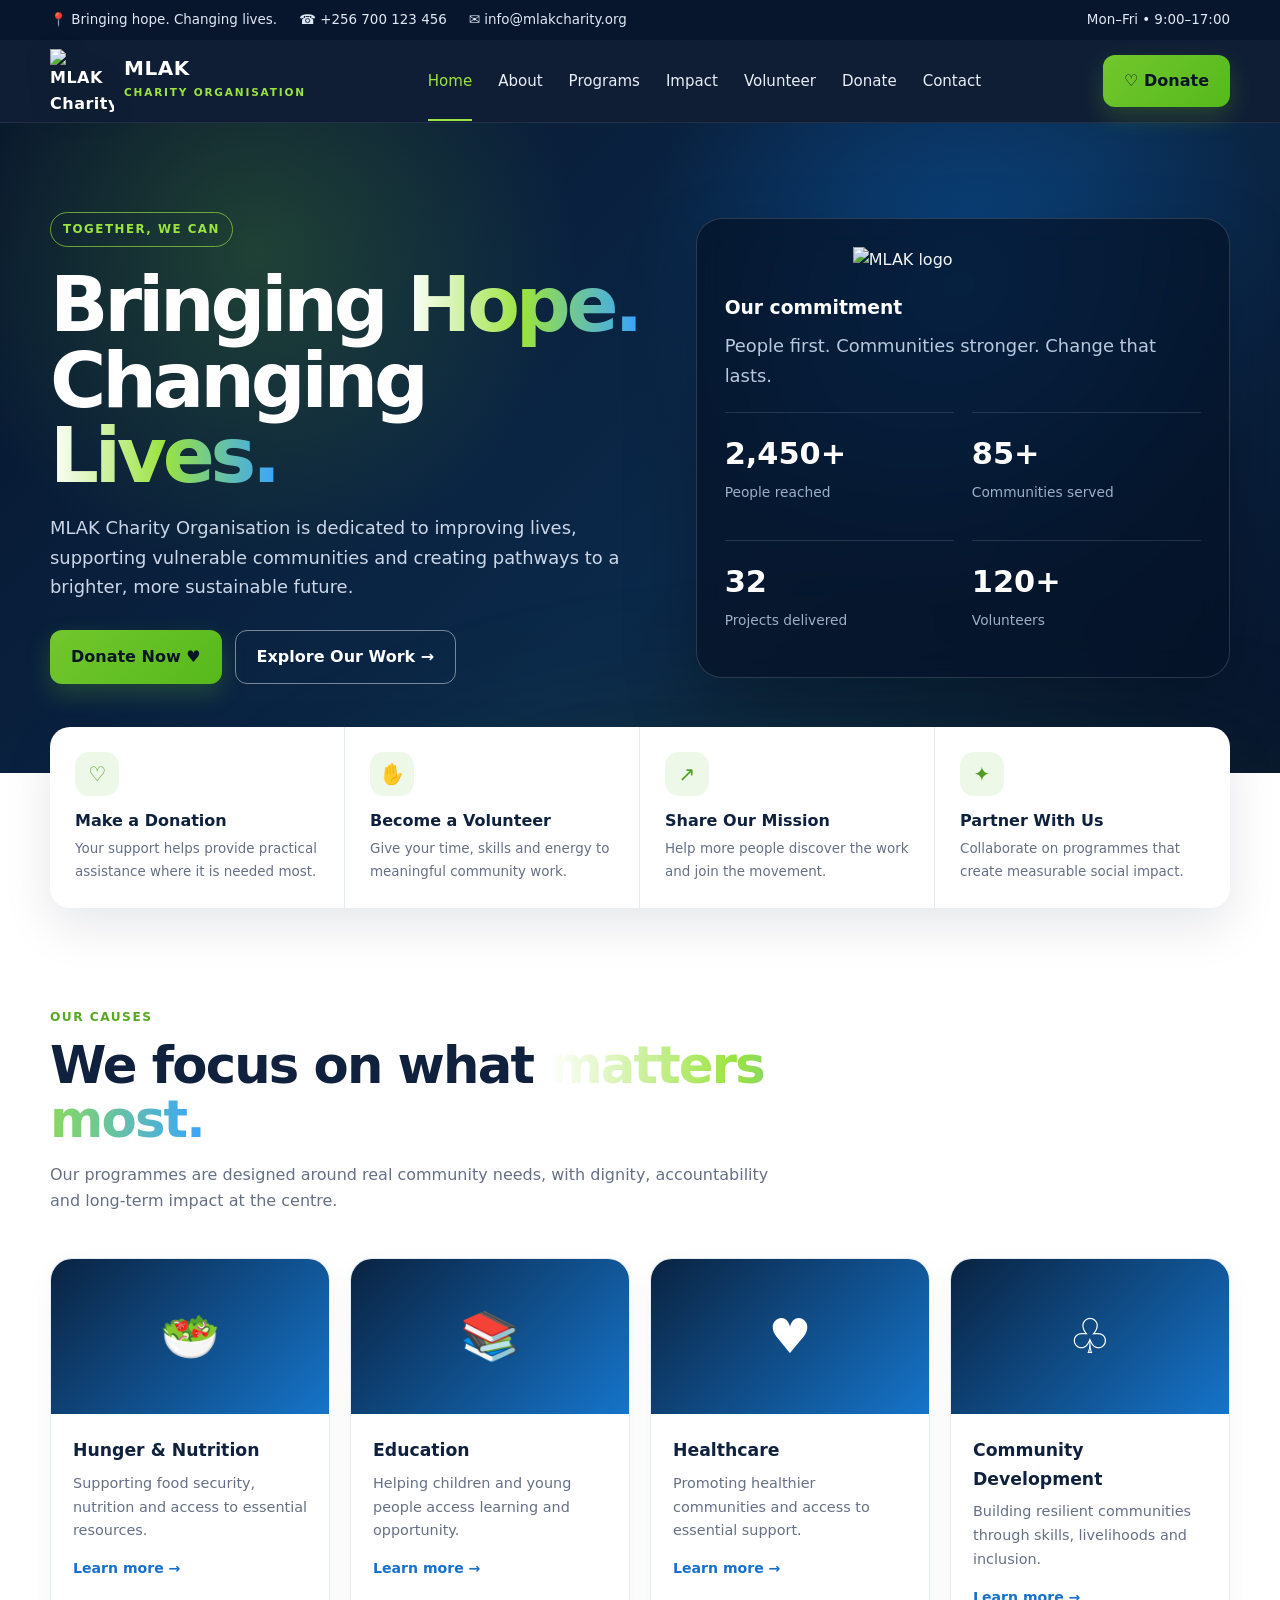
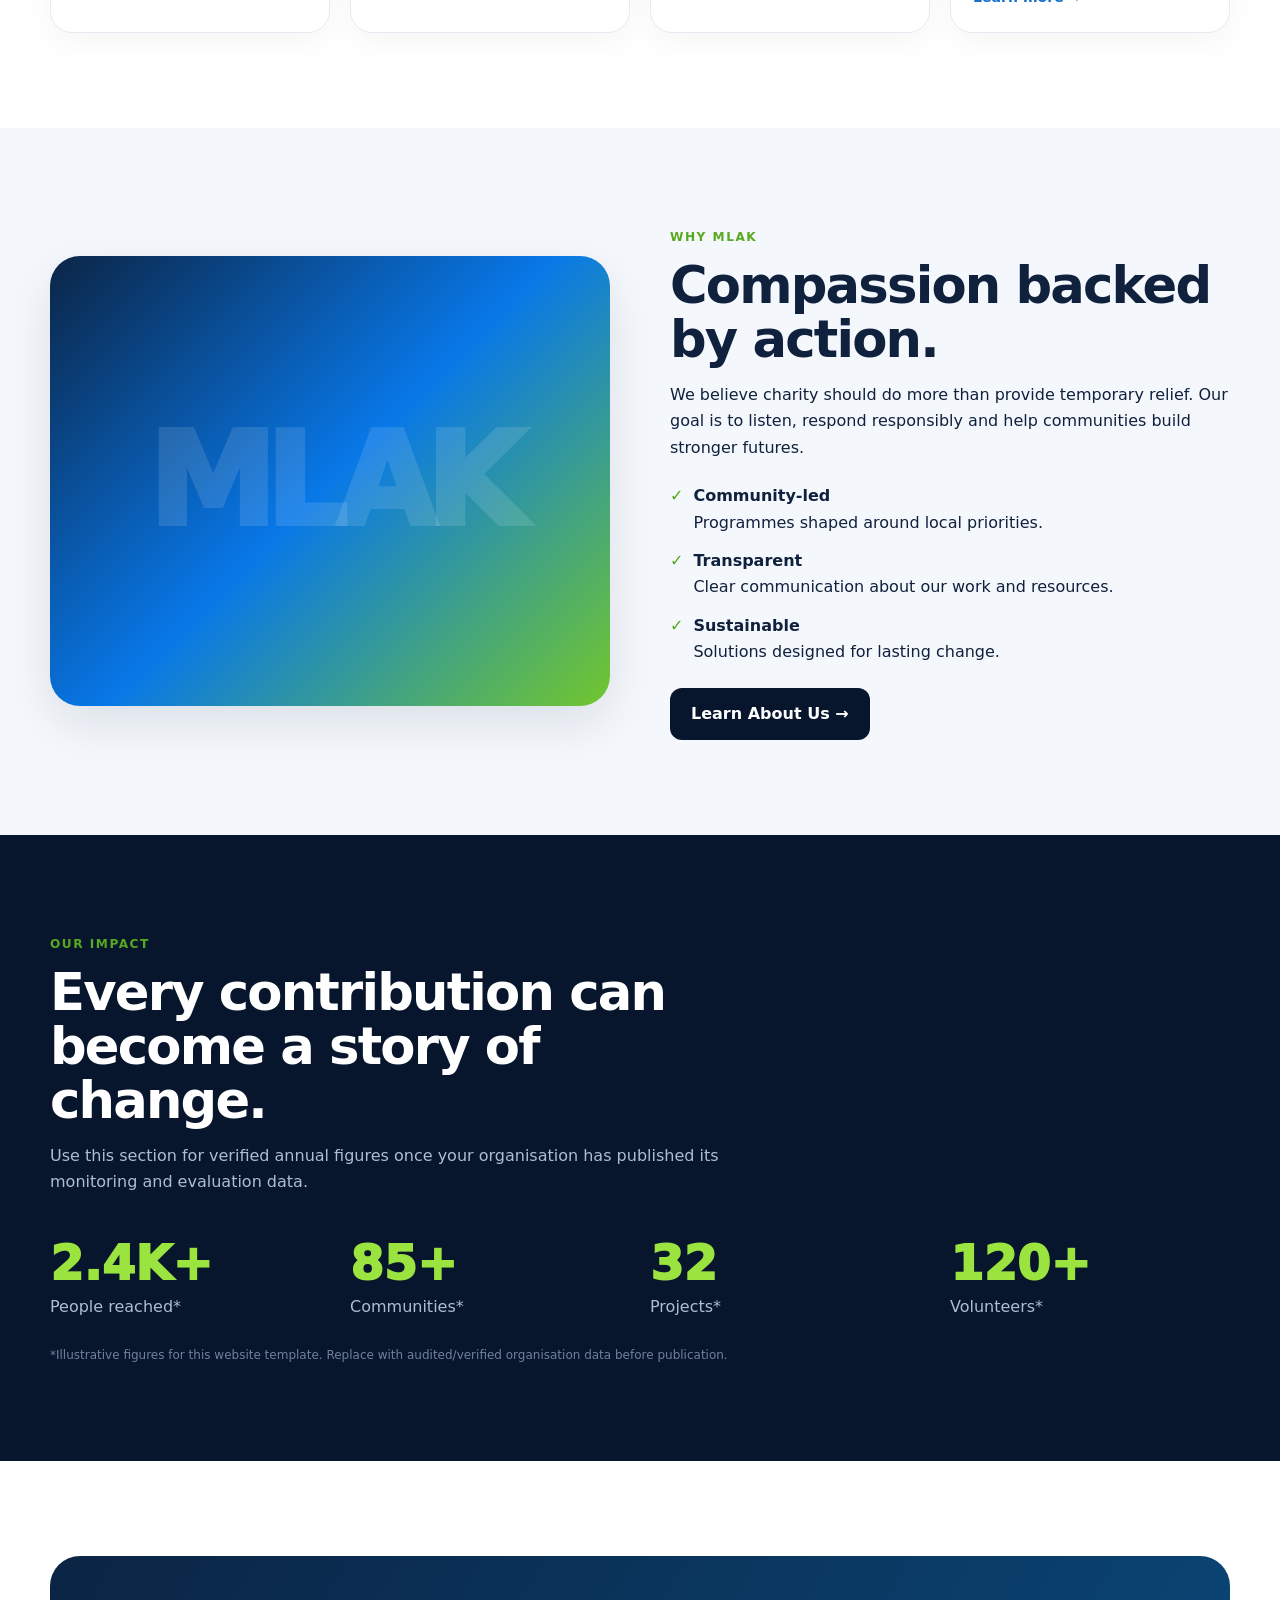
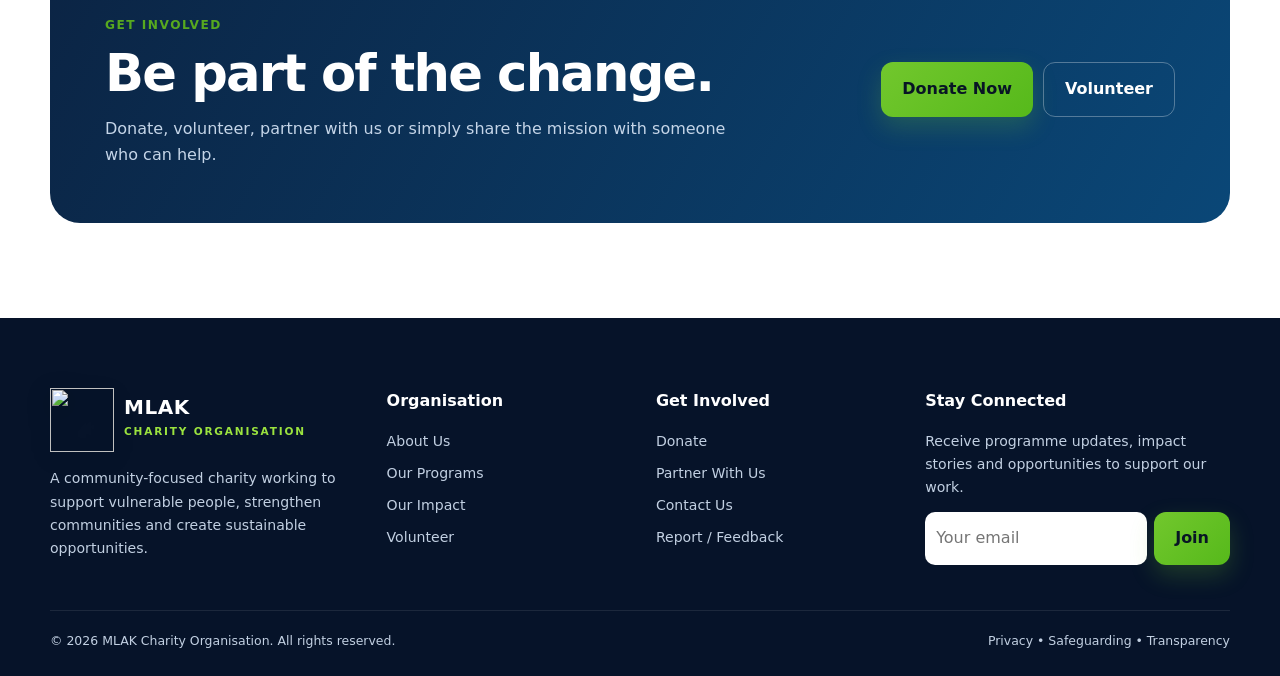
==== index.html @ 1959f434 "Add files via upload" ====
<!doctype html>
<html lang="en">
<head>
<meta charset="utf-8">
<meta name="viewport" content="width=device-width,initial-scale=1">
<meta name="description" content="MLAK Charity Organisation — bringing hope, changing lives and supporting communities.">
<title>Home | MLAK Charity Organisation</title>
<link rel="stylesheet" href="styles.css">
</head>
<body>
<div class="topbar"><div class="container"><div class="toplinks"><span>📍 Bringing hope. Changing lives.</span><span>☎ +256 700 123 456</span><span>✉ info@mlakcharity.org</span></div><span>Mon–Fri • 9:00–17:00</span></div></div>
<header class="navbar"><div class="container">
<a class="brand" href="index.html"><img src="assets/mlak-logo.png" alt="MLAK Charity Organisation logo"><div class="brand-text"><strong>MLAK</strong><span>CHARITY ORGANISATION</span></div></a>
<button class="menu" aria-label="Open navigation">☰</button>
<nav class="nav-links"><a class="active" href="index.html">Home</a><a class="" href="about.html">About</a><a class="" href="programs.html">Programs</a><a class="" href="impact.html">Impact</a><a class="" href="volunteer.html">Volunteer</a><a class="" href="donate.html">Donate</a><a class="" href="contact.html">Contact</a><a class="btn btn-primary mobile-only" href="donate.html">Donate Now</a></nav>
<a class="btn btn-primary" href="donate.html">♡ Donate</a>
</div></header>

<section class="hero"><div class="container hero-grid">
<div><span class="kicker">Together, we can</span><h1>Bringing <span class="gradient-text">Hope.</span><br>Changing <span class="gradient-text">Lives.</span></h1>
<p>MLAK Charity Organisation is dedicated to improving lives, supporting vulnerable communities and creating pathways to a brighter, more sustainable future.</p>
<div class="hero-actions"><a class="btn btn-primary" href="donate.html">Donate Now ♥</a><a class="btn" style="border:1px solid rgba(255,255,255,.45);color:#fff" href="programs.html">Explore Our Work →</a></div></div>
<div class="hero-card"><img class="hero-logo" src="assets/mlak-logo.png" alt="MLAK logo"><h3>Our commitment</h3><p style="color:#b9c9dd;margin-top:7px">People first. Communities stronger. Change that lasts.</p><div class="stats"><div class="stat"><b>2,450+</b><span>People reached</span></div><div class="stat"><b>85+</b><span>Communities served</span></div><div class="stat"><b>32</b><span>Projects delivered</span></div><div class="stat"><b>120+</b><span>Volunteers</span></div></div></div>
</div></section>
<section class="quick"><div class="container quick-grid">
<div class="quick-item"><div class="quick-icon">♡</div><h3>Make a Donation</h3><p>Your support helps provide practical assistance where it is needed most.</p></div>
<div class="quick-item"><div class="quick-icon">✋</div><h3>Become a Volunteer</h3><p>Give your time, skills and energy to meaningful community work.</p></div>
<div class="quick-item"><div class="quick-icon">↗</div><h3>Share Our Mission</h3><p>Help more people discover the work and join the movement.</p></div>
<div class="quick-item"><div class="quick-icon">✦</div><h3>Partner With Us</h3><p>Collaborate on programmes that create measurable social impact.</p></div>
</div></section>
<section class="section"><div class="container"><div class="section-head"><span class="eyebrow">Our causes</span><h2>We focus on what <span class="gradient-text">matters most.</span></h2><p>Our programmes are designed around real community needs, with dignity, accountability and long-term impact at the centre.</p></div>
<div class="cards">
<div class="card cause"><div class="cause-img">🥗</div><div class="body"><h3>Hunger & Nutrition</h3><p>Supporting food security, nutrition and access to essential resources.</p><a href="programs.html">Learn more →</a></div></div>
<div class="card cause"><div class="cause-img">📚</div><div class="body"><h3>Education</h3><p>Helping children and young people access learning and opportunity.</p><a href="programs.html">Learn more →</a></div></div>
<div class="card cause"><div class="cause-img">♥</div><div class="body"><h3>Healthcare</h3><p>Promoting healthier communities and access to essential support.</p><a href="programs.html">Learn more →</a></div></div>
<div class="card cause"><div class="cause-img">♧</div><div class="body"><h3>Community Development</h3><p>Building resilient communities through skills, livelihoods and inclusion.</p><a href="programs.html">Learn more →</a></div></div>
</div></div></section>
<section class="section section-alt"><div class="container split"><div class="image-panel"></div><div><span class="eyebrow">Why MLAK</span><h2>Compassion backed by action.</h2><p>We believe charity should do more than provide temporary relief. Our goal is to listen, respond responsibly and help communities build stronger futures.</p><div class="checks"><div><b>✓</b><span><strong>Community-led</strong><br>Programmes shaped around local priorities.</span></div><div><b>✓</b><span><strong>Transparent</strong><br>Clear communication about our work and resources.</span></div><div><b>✓</b><span><strong>Sustainable</strong><br>Solutions designed for lasting change.</span></div></div><a class="btn btn-dark" href="about.html">Learn About Us →</a></div></div></section>
<section class="section impact"><div class="container"><div class="section-head"><span class="eyebrow">Our impact</span><h2>Every contribution can become a story of change.</h2><p>Use this section for verified annual figures once your organisation has published its monitoring and evaluation data.</p></div><div class="impact-grid"><div><div class="impact-number">2.4K+</div><div class="impact-label">People reached*</div></div><div><div class="impact-number">85+</div><div class="impact-label">Communities*</div></div><div><div class="impact-number">32</div><div class="impact-label">Projects*</div></div><div><div class="impact-number">120+</div><div class="impact-label">Volunteers*</div></div></div><p style="font-size:.75rem;color:#70839b;margin-top:25px">*Illustrative figures for this website template. Replace with audited/verified organisation data before publication.</p></div></section>
<section class="section"><div class="container"><div class="cta"><div><span class="eyebrow">Get involved</span><h2>Be part of the change.</h2><p>Donate, volunteer, partner with us or simply share the mission with someone who can help.</p></div><div style="display:flex;gap:10px;flex-wrap:wrap"><a class="btn btn-primary" href="donate.html">Donate Now</a><a class="btn" style="border:1px solid rgba(255,255,255,.3);color:#fff" href="volunteer.html">Volunteer</a></div></div></div></section>

<footer class="footer"><div class="container">
<div class="footer-grid">
<div><div class="brand"><img src="assets/mlak-logo.png" alt=""><div class="brand-text"><strong>MLAK</strong><span>CHARITY ORGANISATION</span></div></div><p style="margin-top:15px">A community-focused charity working to support vulnerable people, strengthen communities and create sustainable opportunities.</p></div>
<div><h3>Organisation</h3><div class="footer-links"><a href="about.html">About Us</a><a href="programs.html">Our Programs</a><a href="impact.html">Our Impact</a><a href="volunteer.html">Volunteer</a></div></div>
<div><h3>Get Involved</h3><div class="footer-links"><a href="donate.html">Donate</a><a href="contact.html">Partner With Us</a><a href="contact.html">Contact Us</a><a href="contact.html">Report / Feedback</a></div></div>
<div><h3>Stay Connected</h3><p>Receive programme updates, impact stories and opportunities to support our work.</p><form id="newsletter" style="display:flex;gap:7px;margin-top:13px"><input aria-label="Email" type="email" required placeholder="Your email" style="min-width:0;flex:1;border-radius:10px;border:0;padding:11px"><button class="btn btn-primary" type="submit">Join</button></form></div>
</div>
<div class="copyright"><span>© <span data-year></span> MLAK Charity Organisation. All rights reserved.</span><span>Privacy • Safeguarding • Transparency</span></div>
</div></footer>
<script src="script.js"></script>
</body></html>
---- styles.css ----
:root{
  --navy:#07152d; --navy2:#0c2342; --blue:#0878e8; --green:#72c72d;
  --green2:#9be33f; --ink:#10213d; --muted:#667085; --light:#f4f8fc;
  --white:#fff; --line:#e5ebf3; --gold:#ffbf27; --shadow:0 18px 50px rgba(7,21,45,.10);
  --radius:22px; --max:1180px;
}
*{box-sizing:border-box;margin:0;padding:0}
html{scroll-behavior:smooth}
body{font-family:Inter,ui-sans-serif,system-ui,-apple-system,BlinkMacSystemFont,"Segoe UI",sans-serif;color:var(--ink);background:#fff;line-height:1.65}
a{text-decoration:none;color:inherit}
img{max-width:100%;display:block}
button,input,textarea,select{font:inherit}
.container{width:min(var(--max),calc(100% - 40px));margin:auto}
.topbar{background:var(--navy);color:#dfe8f5;font-size:.84rem}
.topbar .container{min-height:40px;display:flex;align-items:center;justify-content:space-between;gap:20px}
.toplinks{display:flex;gap:22px;flex-wrap:wrap}
.navbar{position:sticky;top:0;z-index:50;background:rgba(7,21,45,.96);backdrop-filter:blur(14px);border-bottom:1px solid rgba(255,255,255,.08)}
.navbar .container{height:82px;display:flex;align-items:center;justify-content:space-between;gap:28px}
.brand{display:flex;align-items:center;gap:10px;color:#fff;font-weight:900;letter-spacing:.5px}
.brand img{width:64px;height:64px;object-fit:contain;filter:drop-shadow(0 6px 12px rgba(0,0,0,.2))}
.brand-text strong{display:block;font-size:1.25rem;line-height:1}
.brand-text span{font-size:.66rem;color:var(--green2);letter-spacing:1.8px}
.nav-links{display:flex;align-items:center;gap:26px;color:#e9eef7;font-size:.94rem}
.nav-links a{position:relative}
.nav-links a:hover,.nav-links a.active{color:var(--green2)}
.nav-links a.active:after{content:"";position:absolute;left:0;right:0;bottom:-28px;height:2px;background:var(--green2)}
.menu{display:none;background:none;border:0;color:#fff;font-size:1.6rem}
.btn{display:inline-flex;align-items:center;justify-content:center;gap:9px;border:0;border-radius:12px;padding:13px 21px;font-weight:800;cursor:pointer;transition:.2s}
.btn:hover{transform:translateY(-2px)}
.btn-primary{background:linear-gradient(135deg,var(--green),#56b91b);color:#081525;box-shadow:0 10px 25px rgba(114,199,45,.22)}
.btn-dark{background:var(--navy);color:#fff}
.btn-outline{border:1px solid #b9c8da;color:var(--ink);background:#fff}
.hero{position:relative;overflow:hidden;background:radial-gradient(circle at 75% 25%,rgba(8,120,232,.35),transparent 30%),radial-gradient(circle at 20% 20%,rgba(114,199,45,.22),transparent 28%),linear-gradient(135deg,#07152d,#0b294a 58%,#07152d);color:#fff}
.hero:after{content:"";position:absolute;inset:auto -10% -70% 20%;height:480px;background:rgba(114,199,45,.12);filter:blur(90px);border-radius:50%}
.hero-grid{min-height:650px;display:grid;grid-template-columns:1.05fr .95fr;align-items:center;gap:55px;position:relative;z-index:1}
.kicker{display:inline-flex;border:1px solid rgba(155,227,63,.65);color:var(--green2);padding:7px 12px;border-radius:999px;font-size:.74rem;font-weight:900;letter-spacing:1.5px;text-transform:uppercase}
h1{font-size:clamp(3rem,6vw,5.7rem);line-height:.98;letter-spacing:-.055em;margin:20px 0}
.gradient-text{background:linear-gradient(90deg,#fff,#9be33f,#38a4ff);-webkit-background-clip:text;background-clip:text;color:transparent}
.hero p{font-size:1.12rem;color:#cbd7e8;max-width:650px}
.hero-actions{display:flex;gap:13px;margin-top:28px;flex-wrap:wrap}
.hero-card{background:rgba(5,18,38,.70);border:1px solid rgba(255,255,255,.15);padding:28px;border-radius:26px;box-shadow:0 30px 70px rgba(0,0,0,.25);backdrop-filter:blur(14px)}
.hero-logo{width:220px;margin:0 auto 20px;opacity:.96}
.stats{display:grid;grid-template-columns:repeat(2,1fr);gap:18px;margin-top:22px}
.stat{padding:16px 0;border-top:1px solid rgba(255,255,255,.12)}
.stat b{font-size:1.9rem;color:#fff;display:block}
.stat span{color:#9eb0c8;font-size:.86rem}
.section{padding:95px 0}
.section-alt{background:var(--light)}
.section-head{max-width:720px;margin-bottom:44px}
.eyebrow{font-size:.76rem;font-weight:900;color:#57a91f;text-transform:uppercase;letter-spacing:1.5px}
.section h2{font-size:clamp(2rem,4vw,3.2rem);line-height:1.05;letter-spacing:-.035em;margin:10px 0 15px}
.section-head p{color:var(--muted)}
.quick{margin-top:-46px;position:relative;z-index:3}
.quick-grid{display:grid;grid-template-columns:repeat(4,1fr);background:#fff;border-radius:20px;box-shadow:var(--shadow);overflow:hidden}
.quick-item{padding:25px;border-right:1px solid var(--line)}
.quick-item:last-child{border:0}
.quick-icon{width:44px;height:44px;border-radius:14px;display:grid;place-items:center;background:#eef8e8;color:#4e9d21;font-size:1.25rem;margin-bottom:12px}
.quick-item h3{font-size:1rem}.quick-item p{font-size:.84rem;color:var(--muted);margin-top:4px}
.cards{display:grid;grid-template-columns:repeat(4,1fr);gap:20px}
.card{background:#fff;border:1px solid var(--line);border-radius:var(--radius);padding:25px;box-shadow:0 10px 30px rgba(7,21,45,.04)}
.card:hover{transform:translateY(-4px);box-shadow:var(--shadow);transition:.25s}
.card .icon{font-size:1.7rem;margin-bottom:17px}
.card h3{font-size:1.08rem;margin-bottom:7px}.card p{font-size:.9rem;color:var(--muted)}
.cause{overflow:hidden;padding:0}.cause .cause-img{height:155px;background:linear-gradient(135deg,#0a2341,#1674c9);display:grid;place-items:center;color:#fff;font-size:3rem}
.cause .body{padding:22px}.cause a{display:inline-block;margin-top:14px;color:#1770cc;font-weight:800;font-size:.88rem}
.split{display:grid;grid-template-columns:1fr 1fr;gap:60px;align-items:center}
.image-panel{min-height:450px;border-radius:30px;background:linear-gradient(135deg,#0b2546,#0878e8 50%,#72c72d);position:relative;overflow:hidden;box-shadow:var(--shadow)}
.image-panel:before{content:"MLAK";position:absolute;inset:0;display:grid;place-items:center;font-size:8rem;font-weight:1000;color:rgba(255,255,255,.12);letter-spacing:-.08em}
.quote{padding:25px;border-left:4px solid var(--green);background:#f4faee;margin-top:25px;border-radius:0 16px 16px 0;font-weight:700}
.checks{display:grid;gap:12px;margin:22px 0}.checks div{display:flex;gap:10px;align-items:flex-start}.checks b{color:#55a520}
.impact{background:var(--navy);color:#fff}.impact .section-head p{color:#aebed1}
.impact-grid{display:grid;grid-template-columns:repeat(4,1fr);gap:20px}.impact-number{font-size:3rem;font-weight:950;line-height:1;color:var(--green2)}.impact-label{color:#aebed1;margin-top:7px}
.cta{background:linear-gradient(120deg,#0b2444,#0a4777);color:#fff;border-radius:30px;padding:55px;display:flex;justify-content:space-between;align-items:center;gap:30px}.cta p{color:#c5d5e8;max-width:650px;margin-top:8px}
.page-hero{padding:90px 0;background:linear-gradient(135deg,#07152d,#0d355b);color:#fff}.page-hero h1{font-size:clamp(2.7rem,6vw,4.8rem);margin:0}.page-hero p{color:#c8d5e7;max-width:700px}
.form-wrap{display:grid;grid-template-columns:1.2fr .8fr;gap:25px;align-items:start}
.form-card{background:#fff;border:1px solid var(--line);border-radius:24px;padding:30px;box-shadow:var(--shadow)}
.form-grid{display:grid;grid-template-columns:1fr 1fr;gap:16px}.field{display:grid;gap:7px}.field.full{grid-column:1/-1}.field label{font-size:.85rem;font-weight:800}.field input,.field select,.field textarea{width:100%;border:1px solid #d8e0eb;border-radius:12px;padding:13px 14px;outline:0;background:#fbfdff}.field input:focus,.field select:focus,.field textarea:focus{border-color:#3c91e9;box-shadow:0 0 0 3px rgba(8,120,232,.1)}
.amounts{display:grid;grid-template-columns:repeat(4,1fr);gap:10px;margin:15px 0}.amount{border:1px solid #d8e0eb;border-radius:12px;padding:12px;text-align:center;font-weight:900;cursor:pointer;background:#fff}.amount.selected{border-color:var(--green);background:#f1fae9}
.notice{padding:16px;border-radius:14px;background:#eef6ff;color:#34506e;font-size:.86rem;margin-bottom:20px}
.footer{background:#061329;color:#c2d0e2;padding:70px 0 25px}.footer-grid{display:grid;grid-template-columns:1.3fr 1fr 1fr 1.2fr;gap:45px}.footer h3{color:#fff;font-size:1rem;margin-bottom:15px}.footer p,.footer a{font-size:.88rem}.footer-links{display:grid;gap:9px}.footer a:hover{color:var(--green2)}.copyright{border-top:1px solid rgba(255,255,255,.09);margin-top:45px;padding-top:20px;font-size:.78rem;display:flex;justify-content:space-between;gap:20px}
.mobile-only{display:none}
@media(max-width:980px){
 .nav-links{display:none}.menu{display:block}.mobile-only{display:block}
 .nav-links.open{display:flex;position:absolute;top:82px;left:0;right:0;background:var(--navy);padding:22px;flex-direction:column;align-items:flex-start;border-top:1px solid rgba(255,255,255,.1)}
 .nav-links a.active:after{display:none}
 .hero-grid,.split,.form-wrap{grid-template-columns:1fr}.hero-grid{padding:70px 0}.hero-card{max-width:560px}
 .quick-grid{grid-template-columns:repeat(2,1fr)}.quick-item:nth-child(2){border-right:0}.quick-item:nth-child(-n+2){border-bottom:1px solid var(--line)}
 .cards{grid-template-columns:repeat(2,1fr)}.impact-grid{grid-template-columns:repeat(2,1fr)}
 .footer-grid{grid-template-columns:repeat(2,1fr)}
}
@media(max-width:600px){
 .container{width:min(var(--max),calc(100% - 28px))}
 .topbar .container{padding:8px 0}.toplinks{gap:8px}
 .navbar .container{height:72px}.brand img{width:52px;height:52px}.brand-text strong{font-size:1rem}
 .hero-grid{min-height:auto;padding:70px 0 100px}.hero h1{font-size:3.15rem}.hero p{font-size:1rem}
 .quick-grid,.cards,.impact-grid,.footer-grid,.form-grid{grid-template-columns:1fr}.quick-item{border-right:0;border-bottom:1px solid var(--line)}.quick-item:last-child{border-bottom:0}
 .section{padding:70px 0}.cta{padding:32px;flex-direction:column;align-items:flex-start}
 .form-grid .field.full{grid-column:auto}.amounts{grid-template-columns:repeat(2,1fr)}
 .copyright{flex-direction:column}.image-panel{min-height:300px}
}
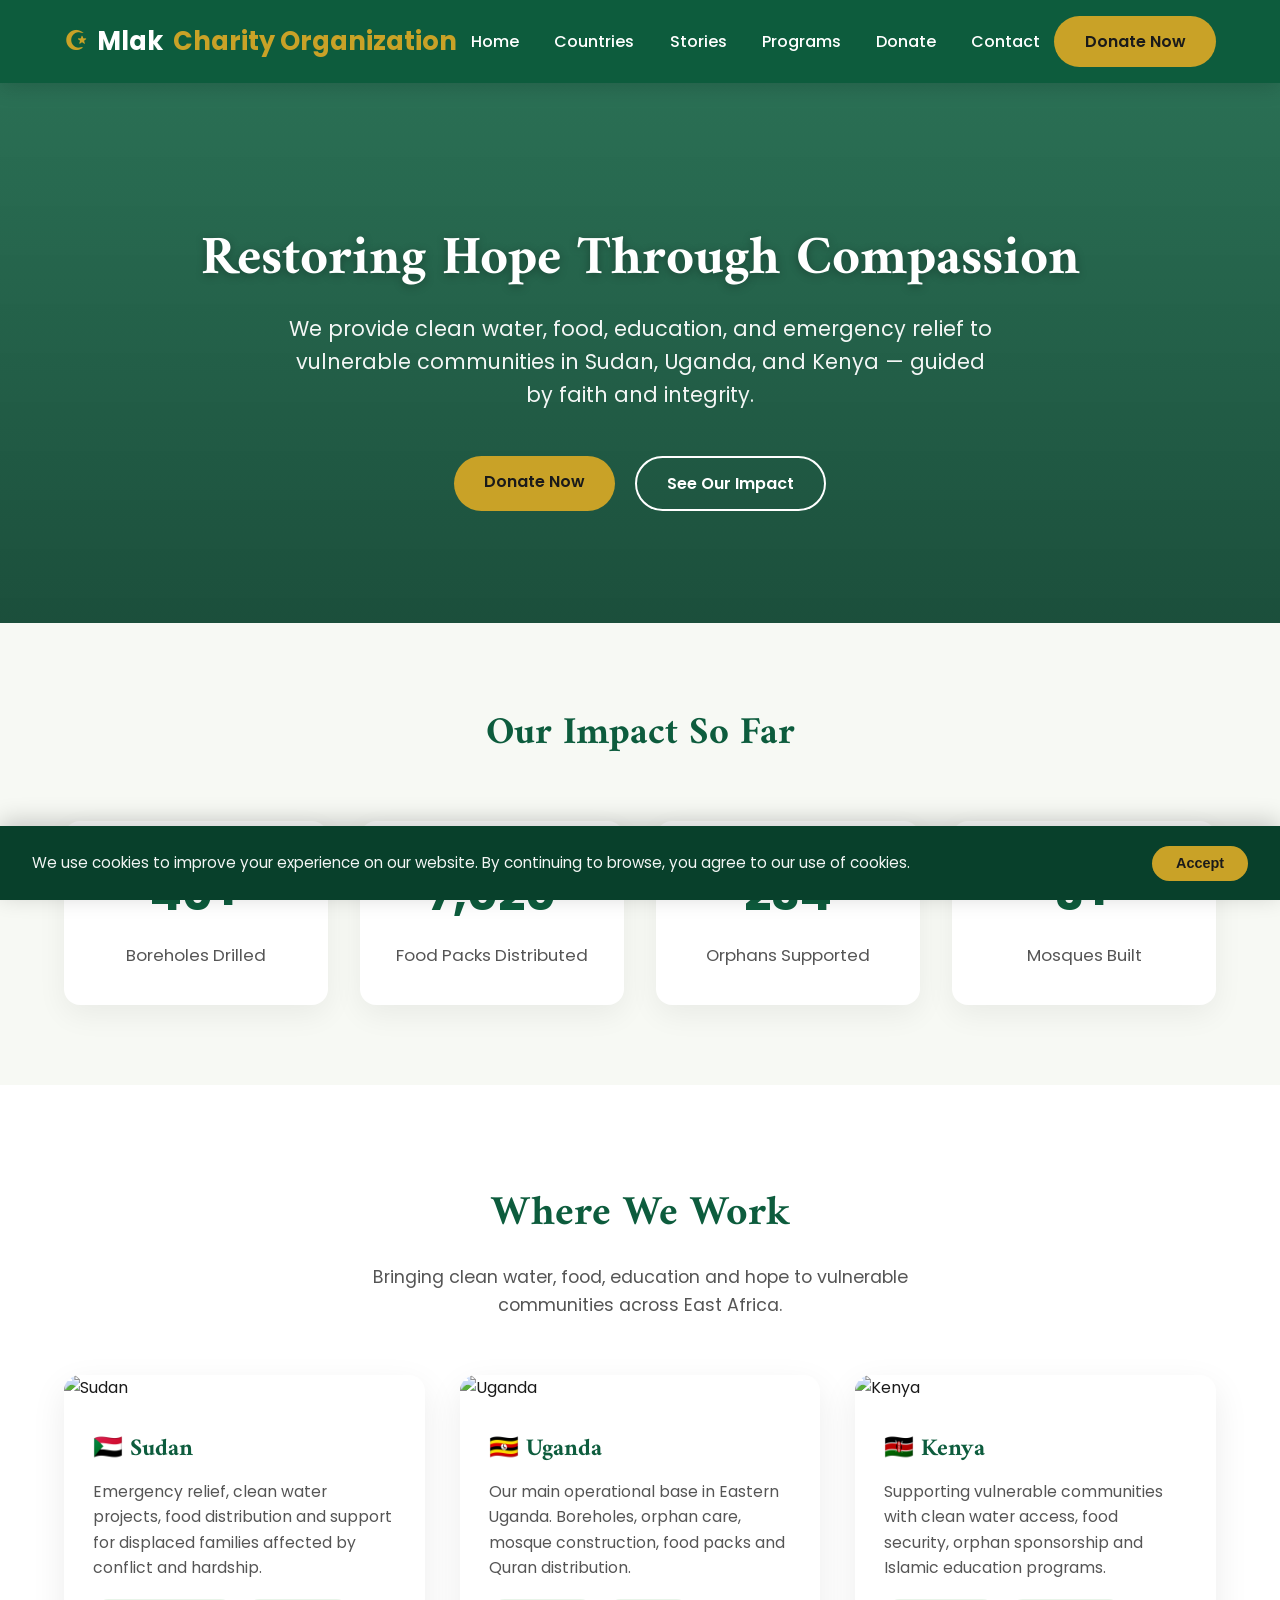
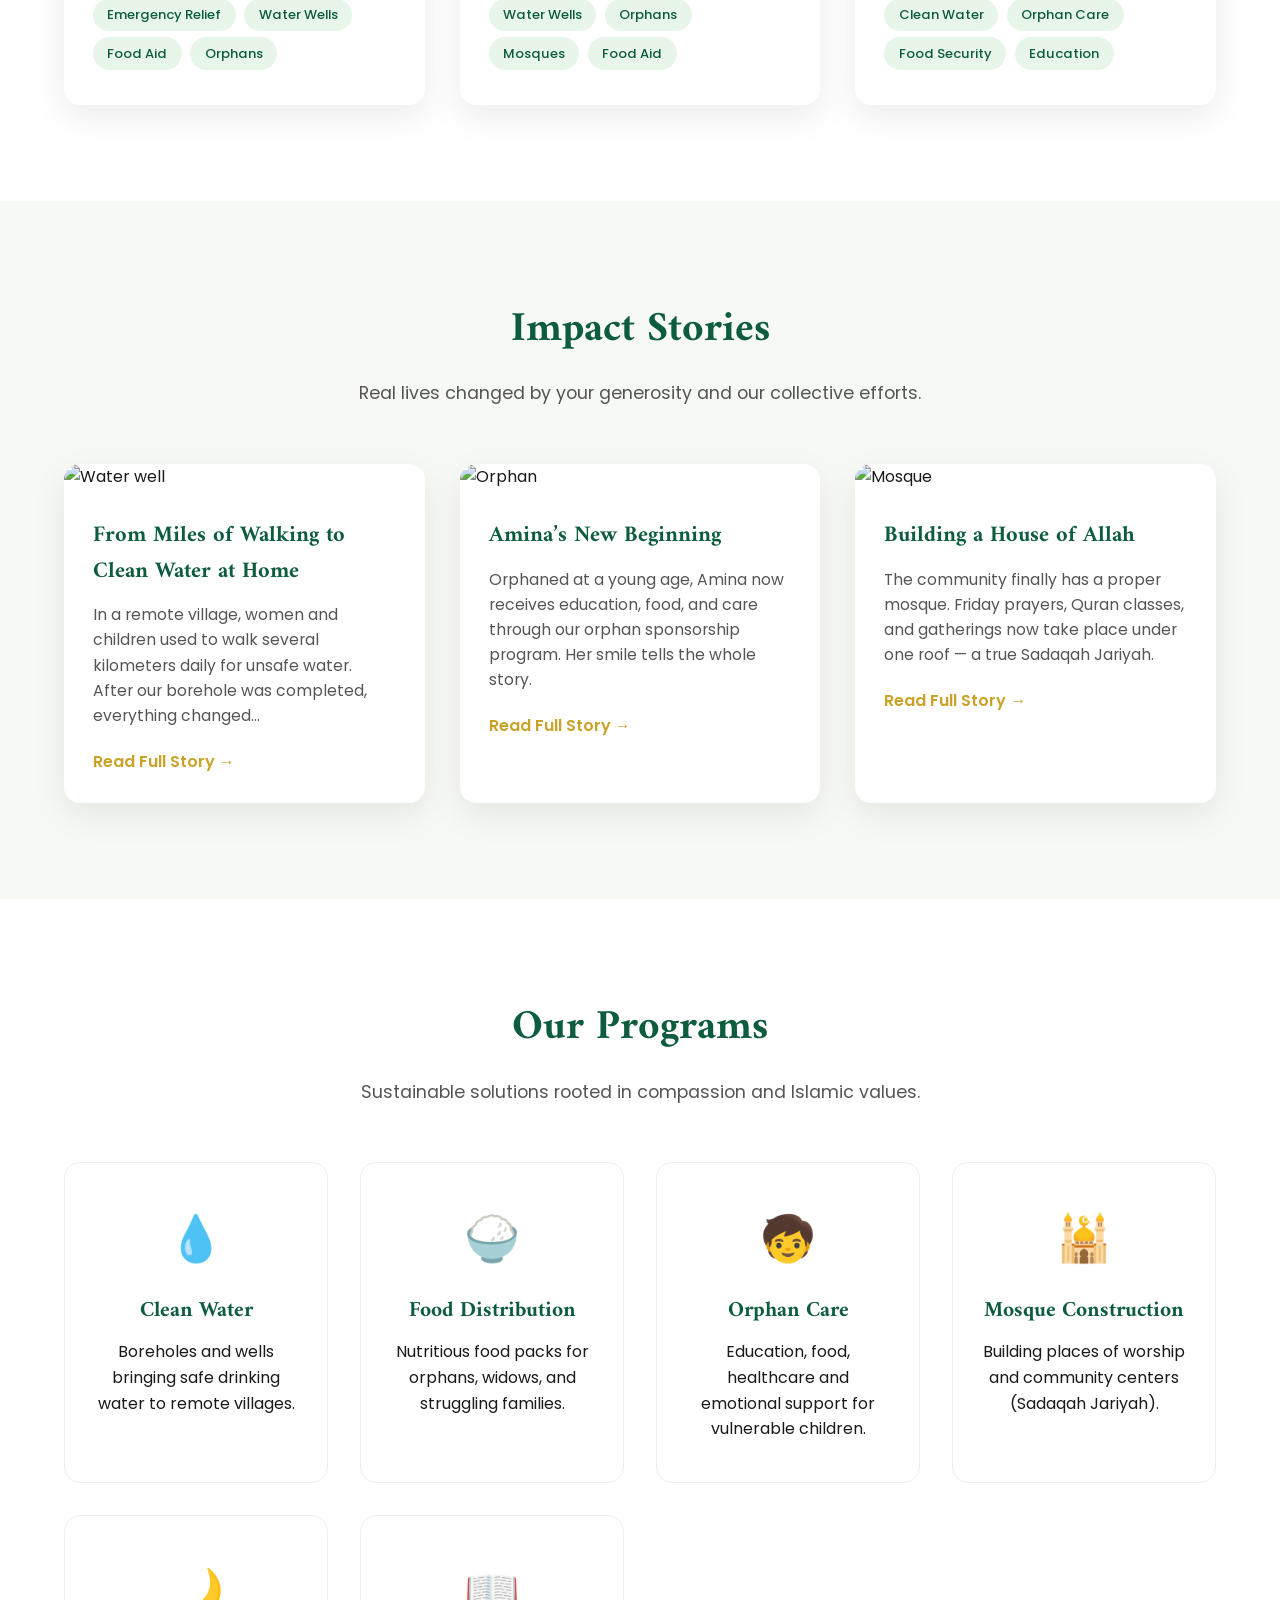
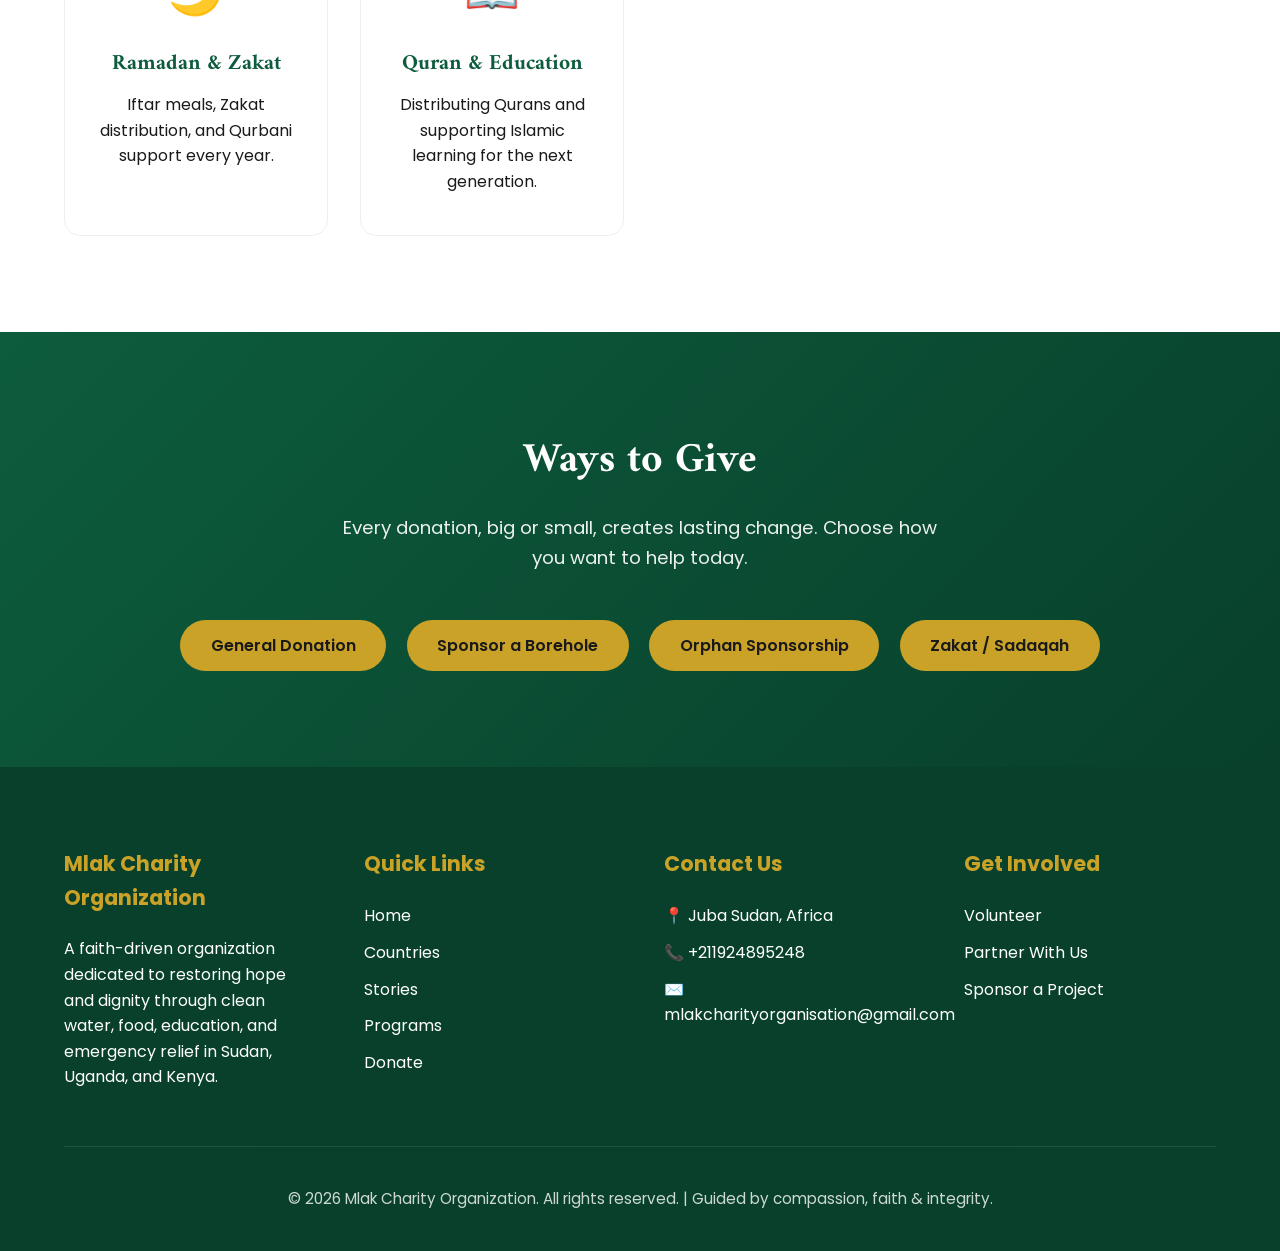
==== commit 62cd59e3: "Add files via upload" ====
--- a/index.html
+++ b/index.html
@@ -1,52 +1,1001 @@
-<!doctype html>
-<html lang="en">
-<head>
-<meta charset="utf-8">
-<meta name="viewport" content="width=device-width,initial-scale=1">
-<meta name="description" content="MLAK Charity Organisation — bringing hope, changing lives and supporting communities.">
-<title>Home | MLAK Charity Organisation</title>
-<link rel="stylesheet" href="styles.css">
-</head>
-<body>
-<div class="topbar"><div class="container"><div class="toplinks"><span>📍 Bringing hope. Changing lives.</span><span>☎ +256 700 123 456</span><span>✉ info@mlakcharity.org</span></div><span>Mon–Fri • 9:00–17:00</span></div></div>
-<header class="navbar"><div class="container">
-<a class="brand" href="index.html"><img src="assets/mlak-logo.png" alt="MLAK Charity Organisation logo"><div class="brand-text"><strong>MLAK</strong><span>CHARITY ORGANISATION</span></div></a>
-<button class="menu" aria-label="Open navigation">☰</button>
-<nav class="nav-links"><a class="active" href="index.html">Home</a><a class="" href="about.html">About</a><a class="" href="programs.html">Programs</a><a class="" href="impact.html">Impact</a><a class="" href="volunteer.html">Volunteer</a><a class="" href="donate.html">Donate</a><a class="" href="contact.html">Contact</a><a class="btn btn-primary mobile-only" href="donate.html">Donate Now</a></nav>
-<a class="btn btn-primary" href="donate.html">♡ Donate</a>
-</div></header>
-
-<section class="hero"><div class="container hero-grid">
-<div><span class="kicker">Together, we can</span><h1>Bringing <span class="gradient-text">Hope.</span><br>Changing <span class="gradient-text">Lives.</span></h1>
-<p>MLAK Charity Organisation is dedicated to improving lives, supporting vulnerable communities and creating pathways to a brighter, more sustainable future.</p>
-<div class="hero-actions"><a class="btn btn-primary" href="donate.html">Donate Now ♥</a><a class="btn" style="border:1px solid rgba(255,255,255,.45);color:#fff" href="programs.html">Explore Our Work →</a></div></div>
-<div class="hero-card"><img class="hero-logo" src="assets/mlak-logo.png" alt="MLAK logo"><h3>Our commitment</h3><p style="color:#b9c9dd;margin-top:7px">People first. Communities stronger. Change that lasts.</p><div class="stats"><div class="stat"><b>2,450+</b><span>People reached</span></div><div class="stat"><b>85+</b><span>Communities served</span></div><div class="stat"><b>32</b><span>Projects delivered</span></div><div class="stat"><b>120+</b><span>Volunteers</span></div></div></div>
-</div></section>
-<section class="quick"><div class="container quick-grid">
-<div class="quick-item"><div class="quick-icon">♡</div><h3>Make a Donation</h3><p>Your support helps provide practical assistance where it is needed most.</p></div>
-<div class="quick-item"><div class="quick-icon">✋</div><h3>Become a Volunteer</h3><p>Give your time, skills and energy to meaningful community work.</p></div>
-<div class="quick-item"><div class="quick-icon">↗</div><h3>Share Our Mission</h3><p>Help more people discover the work and join the movement.</p></div>
-<div class="quick-item"><div class="quick-icon">✦</div><h3>Partner With Us</h3><p>Collaborate on programmes that create measurable social impact.</p></div>
-</div></section>
-<section class="section"><div class="container"><div class="section-head"><span class="eyebrow">Our causes</span><h2>We focus on what <span class="gradient-text">matters most.</span></h2><p>Our programmes are designed around real community needs, with dignity, accountability and long-term impact at the centre.</p></div>
-<div class="cards">
-<div class="card cause"><div class="cause-img">🥗</div><div class="body"><h3>Hunger & Nutrition</h3><p>Supporting food security, nutrition and access to essential resources.</p><a href="programs.html">Learn more →</a></div></div>
-<div class="card cause"><div class="cause-img">📚</div><div class="body"><h3>Education</h3><p>Helping children and young people access learning and opportunity.</p><a href="programs.html">Learn more →</a></div></div>
-<div class="card cause"><div class="cause-img">♥</div><div class="body"><h3>Healthcare</h3><p>Promoting healthier communities and access to essential support.</p><a href="programs.html">Learn more →</a></div></div>
-<div class="card cause"><div class="cause-img">♧</div><div class="body"><h3>Community Development</h3><p>Building resilient communities through skills, livelihoods and inclusion.</p><a href="programs.html">Learn more →</a></div></div>
-</div></div></section>
-<section class="section section-alt"><div class="container split"><div class="image-panel"></div><div><span class="eyebrow">Why MLAK</span><h2>Compassion backed by action.</h2><p>We believe charity should do more than provide temporary relief. Our goal is to listen, respond responsibly and help communities build stronger futures.</p><div class="checks"><div><b>✓</b><span><strong>Community-led</strong><br>Programmes shaped around local priorities.</span></div><div><b>✓</b><span><strong>Transparent</strong><br>Clear communication about our work and resources.</span></div><div><b>✓</b><span><strong>Sustainable</strong><br>Solutions designed for lasting change.</span></div></div><a class="btn btn-dark" href="about.html">Learn About Us →</a></div></div></section>
-<section class="section impact"><div class="container"><div class="section-head"><span class="eyebrow">Our impact</span><h2>Every contribution can become a story of change.</h2><p>Use this section for verified annual figures once your organisation has published its monitoring and evaluation data.</p></div><div class="impact-grid"><div><div class="impact-number">2.4K+</div><div class="impact-label">People reached*</div></div><div><div class="impact-number">85+</div><div class="impact-label">Communities*</div></div><div><div class="impact-number">32</div><div class="impact-label">Projects*</div></div><div><div class="impact-number">120+</div><div class="impact-label">Volunteers*</div></div></div><p style="font-size:.75rem;color:#70839b;margin-top:25px">*Illustrative figures for this website template. Replace with audited/verified organisation data before publication.</p></div></section>
-<section class="section"><div class="container"><div class="cta"><div><span class="eyebrow">Get involved</span><h2>Be part of the change.</h2><p>Donate, volunteer, partner with us or simply share the mission with someone who can help.</p></div><div style="display:flex;gap:10px;flex-wrap:wrap"><a class="btn btn-primary" href="donate.html">Donate Now</a><a class="btn" style="border:1px solid rgba(255,255,255,.3);color:#fff" href="volunteer.html">Volunteer</a></div></div></div></section>
-
-<footer class="footer"><div class="container">
-<div class="footer-grid">
-<div><div class="brand"><img src="assets/mlak-logo.png" alt=""><div class="brand-text"><strong>MLAK</strong><span>CHARITY ORGANISATION</span></div></div><p style="margin-top:15px">A community-focused charity working to support vulnerable people, strengthen communities and create sustainable opportunities.</p></div>
-<div><h3>Organisation</h3><div class="footer-links"><a href="about.html">About Us</a><a href="programs.html">Our Programs</a><a href="impact.html">Our Impact</a><a href="volunteer.html">Volunteer</a></div></div>
-<div><h3>Get Involved</h3><div class="footer-links"><a href="donate.html">Donate</a><a href="contact.html">Partner With Us</a><a href="contact.html">Contact Us</a><a href="contact.html">Report / Feedback</a></div></div>
-<div><h3>Stay Connected</h3><p>Receive programme updates, impact stories and opportunities to support our work.</p><form id="newsletter" style="display:flex;gap:7px;margin-top:13px"><input aria-label="Email" type="email" required placeholder="Your email" style="min-width:0;flex:1;border-radius:10px;border:0;padding:11px"><button class="btn btn-primary" type="submit">Join</button></form></div>
-</div>
-<div class="copyright"><span>© <span data-year></span> MLAK Charity Organisation. All rights reserved.</span><span>Privacy • Safeguarding • Transparency</span></div>
-</div></footer>
-<script src="script.js"></script>
-</body></html>+<!DOCTYPE html>
+<html lang="en">
+<head>
+  <meta charset="UTF-8">
+  <meta name="viewport" content="width=device-width, initial-scale=1.0">
+  <title>Mlak Charity Organization</title>
+  <link href="https://fonts.googleapis.com/css2?family=Poppins:wght@300;400;500;600;700&family=Amiri:wght@400;700&display=swap" rel="stylesheet">
+  <style>
+    :root {
+      --primary: #0d5c3d;
+      --primary-dark: #08402b;
+      --gold: #c9a227;
+      --gold-light: #e8d48b;
+      --light: #f7f9f4;
+      --dark: #1a1a1a;
+      --gray: #555;
+    }
+
+    * {
+      margin: 0;
+      padding: 0;
+      box-sizing: border-box;
+    }
+
+    html {
+      scroll-behavior: smooth;
+    }
+
+    body {
+      font-family: 'Poppins', sans-serif;
+      color: var(--dark);
+      line-height: 1.6;
+      background: #fff;
+      overflow-x: hidden;
+    }
+
+    h1, h2, h3 {
+      font-family: 'Amiri', serif;
+    }
+
+    a {
+      text-decoration: none;
+      color: inherit;
+    }
+
+    .container {
+      width: 90%;
+      max-width: 1200px;
+      margin: 0 auto;
+    }
+
+    /* ========== HEADER ========== */
+    header {
+      background: var(--primary);
+      color: white;
+      padding: 1rem 0;
+      position: sticky;
+      top: 0;
+      z-index: 1000;
+      box-shadow: 0 4px 20px rgba(0,0,0,0.15);
+    }
+
+    .header-content {
+      display: flex;
+      justify-content: space-between;
+      align-items: center;
+    }
+
+    .logo {
+      font-size: 1.6rem;
+      font-weight: 700;
+      display: flex;
+      align-items: center;
+      gap: 10px;
+    }
+
+    .logo span {
+      color: var(--gold);
+    }
+
+    nav ul {
+      display: flex;
+      list-style: none;
+      gap: 2.2rem;
+    }
+
+    nav a {
+      font-weight: 500;
+      transition: color 0.3s;
+      position: relative;
+    }
+
+    nav a:hover {
+      color: var(--gold);
+    }
+
+    nav a::after {
+      content: '';
+      position: absolute;
+      width: 0;
+      height: 2px;
+      bottom: -4px;
+      left: 0;
+      background: var(--gold);
+      transition: width 0.3s;
+    }
+
+    nav a:hover::after {
+      width: 100%;
+    }
+
+    .btn {
+      display: inline-block;
+      background: var(--gold);
+      color: var(--dark);
+      padding: 0.8rem 1.9rem;
+      border-radius: 50px;
+      font-weight: 600;
+      transition: all 0.3s ease;
+      border: none;
+      cursor: pointer;
+    }
+
+    .btn:hover {
+      background: var(--gold-light);
+      transform: translateY(-3px);
+      box-shadow: 0 8px 20px rgba(201, 162, 39, 0.3);
+    }
+
+    .btn-outline {
+      background: transparent;
+      border: 2px solid white;
+      color: white;
+    }
+
+    .btn-outline:hover {
+      background: white;
+      color: var(--primary);
+    }
+
+    /* Mobile Menu */
+    .hamburger {
+      display: none;
+      flex-direction: column;
+      gap: 5px;
+      cursor: pointer;
+    }
+
+    .hamburger span {
+      width: 25px;
+      height: 3px;
+      background: white;
+      border-radius: 3px;
+      transition: 0.3s;
+    }
+
+    /* ========== HERO ========== */
+    .hero {
+      background: linear-gradient(rgba(13, 92, 61, 0.88), rgba(8, 64, 43, 0.92)),
+                  url('https://images.unsplash.com/photo-1488521787991-ed7bbaae773c?w=1600') center/cover no-repeat;
+      color: white;
+      padding: 9rem 0 7rem;
+      text-align: center;
+    }
+
+    .hero h1 {
+      font-size: 3.4rem;
+      margin-bottom: 1.2rem;
+      line-height: 1.2;
+      text-shadow: 0 2px 10px rgba(0,0,0,0.3);
+    }
+
+    .hero p {
+      font-size: 1.3rem;
+      max-width: 720px;
+      margin: 0 auto 2.8rem;
+      opacity: 0.95;
+    }
+
+    .hero-buttons {
+      display: flex;
+      gap: 1.2rem;
+      justify-content: center;
+      flex-wrap: wrap;
+    }
+
+    /* ========== IMPACT ========== */
+    .impact {
+      background: var(--light);
+      padding: 5rem 0;
+      text-align: center;
+    }
+
+    .impact h2 {
+      font-size: 2.4rem;
+      color: var(--primary);
+      margin-bottom: 3.5rem;
+    }
+
+    .counters {
+      display: grid;
+      grid-template-columns: repeat(auto-fit, minmax(200px, 1fr));
+      gap: 2rem;
+    }
+
+    .counter-box {
+      background: white;
+      padding: 2.2rem 1.5rem;
+      border-radius: 16px;
+      box-shadow: 0 10px 30px rgba(0,0,0,0.06);
+      transition: transform 0.3s;
+    }
+
+    .counter-box:hover {
+      transform: translateY(-8px);
+    }
+
+    .counter-box .number {
+      font-size: 3rem;
+      font-weight: 700;
+      color: var(--primary);
+    }
+
+    .counter-box .label {
+      color: var(--gray);
+      margin-top: 0.6rem;
+      font-size: 1.05rem;
+    }
+
+    /* ========== COUNTRIES ========== */
+    .countries {
+      padding: 6rem 0;
+    }
+
+    .section-title {
+      text-align: center;
+      margin-bottom: 3.5rem;
+    }
+
+    .section-title h2 {
+      font-size: 2.6rem;
+      color: var(--primary);
+    }
+
+    .section-title p {
+      color: var(--gray);
+      max-width: 620px;
+      margin: 1rem auto 0;
+      font-size: 1.1rem;
+    }
+
+    .countries-grid {
+      display: grid;
+      grid-template-columns: repeat(auto-fit, minmax(300px, 1fr));
+      gap: 2.2rem;
+    }
+
+    .country-card {
+      background: white;
+      border-radius: 16px;
+      overflow: hidden;
+      box-shadow: 0 12px 35px rgba(0,0,0,0.08);
+      transition: all 0.4s ease;
+    }
+
+    .country-card:hover {
+      transform: translateY(-12px);
+      box-shadow: 0 20px 45px rgba(0,0,0,0.12);
+    }
+
+    .country-card img {
+      width: 100%;
+      height: 220px;
+      object-fit: cover;
+      transition: transform 0.5s;
+    }
+
+    .country-card:hover img {
+      transform: scale(1.05);
+    }
+
+    .country-content {
+      padding: 1.8rem;
+    }
+
+    .country-content h3 {
+      color: var(--primary);
+      margin-bottom: 0.7rem;
+      font-size: 1.5rem;
+    }
+
+    .country-content p {
+      color: var(--gray);
+      font-size: 0.98rem;
+      margin-bottom: 1.2rem;
+    }
+
+    .tag {
+      display: inline-block;
+      background: #e8f5e9;
+      color: var(--primary);
+      padding: 0.35rem 0.9rem;
+      border-radius: 30px;
+      font-size: 0.82rem;
+      margin: 0 0.3rem 0.4rem 0;
+      font-weight: 500;
+    }
+
+    /* ========== STORIES ========== */
+    .stories {
+      background: var(--light);
+      padding: 6rem 0;
+    }
+
+    .stories-grid {
+      display: grid;
+      grid-template-columns: repeat(auto-fit, minmax(340px, 1fr));
+      gap: 2.2rem;
+    }
+
+    .story-card {
+      background: white;
+      border-radius: 16px;
+      overflow: hidden;
+      box-shadow: 0 12px 35px rgba(0,0,0,0.08);
+      transition: all 0.4s ease;
+      cursor: pointer;
+    }
+
+    .story-card:hover {
+      transform: translateY(-10px);
+    }
+
+    .story-card img {
+      width: 100%;
+      height: 240px;
+      object-fit: cover;
+    }
+
+    .story-content {
+      padding: 1.8rem;
+    }
+
+    .story-content h3 {
+      color: var(--primary);
+      margin-bottom: 0.8rem;
+      font-size: 1.4rem;
+    }
+
+    .story-content p {
+      color: var(--gray);
+      font-size: 0.98rem;
+      margin-bottom: 1.3rem;
+    }
+
+    .read-more {
+      color: var(--gold);
+      font-weight: 600;
+      font-size: 1rem;
+      display: inline-flex;
+      align-items: center;
+      gap: 6px;
+      transition: gap 0.3s;
+    }
+
+    .read-more:hover {
+      gap: 10px;
+    }
+
+    /* ========== PROGRAMS ========== */
+    .programs {
+      padding: 6rem 0;
+    }
+
+    .programs-grid {
+      display: grid;
+      grid-template-columns: repeat(auto-fit, minmax(260px, 1fr));
+      gap: 2rem;
+    }
+
+    .program-card {
+      text-align: center;
+      padding: 2.5rem 1.8rem;
+      border-radius: 16px;
+      background: white;
+      border: 1px solid #eee;
+      transition: all 0.3s;
+    }
+
+    .program-card:hover {
+      border-color: var(--primary);
+      box-shadow: 0 15px 40px rgba(13, 92, 61, 0.12);
+      transform: translateY(-8px);
+    }
+
+    .program-icon {
+      font-size: 2.8rem;
+      margin-bottom: 1.2rem;
+    }
+
+    .program-card h3 {
+      color: var(--primary);
+      margin-bottom: 0.7rem;
+      font-size: 1.35rem;
+    }
+
+    /* ========== WAYS TO GIVE ========== */
+    .give {
+      background: linear-gradient(135deg, var(--primary), var(--primary-dark));
+      color: white;
+      padding: 6rem 0;
+      text-align: center;
+    }
+
+    .give h2 {
+      font-size: 2.6rem;
+      margin-bottom: 1.2rem;
+    }
+
+    .give p {
+      max-width: 620px;
+      margin: 0 auto 3rem;
+      opacity: 0.92;
+      font-size: 1.15rem;
+    }
+
+    .give-options {
+      display: flex;
+      gap: 1.3rem;
+      justify-content: center;
+      flex-wrap: wrap;
+    }
+
+    /* ========== FOOTER ========== */
+    footer {
+      background: var(--primary-dark);
+      color: white;
+      padding: 5rem 0 2.5rem;
+    }
+
+    .footer-grid {
+      display: grid;
+      grid-template-columns: repeat(auto-fit, minmax(230px, 1fr));
+      gap: 3rem;
+      margin-bottom: 3.5rem;
+    }
+
+    .footer-col h4 {
+      color: var(--gold);
+      margin-bottom: 1.4rem;
+      font-size: 1.3rem;
+    }
+
+    .footer-col ul {
+      list-style: none;
+    }
+
+    .footer-col li {
+      margin-bottom: 0.7rem;
+    }
+
+    .footer-col a:hover {
+      color: var(--gold);
+    }
+
+    .copyright {
+      text-align: center;
+      padding-top: 2.5rem;
+      border-top: 1px solid rgba(255,255,255,0.12);
+      font-size: 0.95rem;
+      opacity: 0.8;
+    }
+
+    /* ========== MODAL ========== */
+    .modal {
+      display: none;
+      position: fixed;
+      top: 0;
+      left: 0;
+      width: 100%;
+      height: 100%;
+      background: rgba(0,0,0,0.7);
+      z-index: 2000;
+      justify-content: center;
+      align-items: center;
+      padding: 20px;
+    }
+
+    .modal.active {
+      display: flex;
+    }
+
+    .modal-content {
+      background: white;
+      max-width: 700px;
+      width: 100%;
+      border-radius: 18px;
+      overflow: hidden;
+      position: relative;
+      max-height: 90vh;
+      overflow-y: auto;
+      animation: modalIn 0.4s ease;
+    }
+
+    @keyframes modalIn {
+      from { opacity: 0; transform: translateY(30px); }
+      to { opacity: 1; transform: translateY(0); }
+    }
+
+    .modal-content img {
+      width: 100%;
+      height: 280px;
+      object-fit: cover;
+    }
+
+    .modal-body {
+      padding: 2rem;
+    }
+
+    .modal-body h3 {
+      color: var(--primary);
+      font-size: 1.8rem;
+      margin-bottom: 1rem;
+    }
+
+    .modal-body p {
+      color: var(--gray);
+      margin-bottom: 1rem;
+      line-height: 1.7;
+    }
+
+    .close-modal {
+      position: absolute;
+      top: 15px;
+      right: 20px;
+      background: white;
+      border: none;
+      width: 40px;
+      height: 40px;
+      border-radius: 50%;
+      font-size: 1.4rem;
+      cursor: pointer;
+      box-shadow: 0 4px 15px rgba(0,0,0,0.15);
+      z-index: 10;
+    }
+
+    /* ========== COOKIE BANNER ========== */
+    .cookie-banner {
+      position: fixed;
+      bottom: 0;
+      left: 0;
+      right: 0;
+      background: var(--primary-dark);
+      color: white;
+      padding: 1.2rem 2rem;
+      display: flex;
+      justify-content: space-between;
+      align-items: center;
+      gap: 1.5rem;
+      z-index: 3000;
+      box-shadow: 0 -5px 25px rgba(0,0,0,0.2);
+      transform: translateY(100%);
+      transition: transform 0.4s ease;
+    }
+
+    .cookie-banner.show {
+      transform: translateY(0);
+    }
+
+    .cookie-banner p {
+      font-size: 0.95rem;
+      opacity: 0.95;
+    }
+
+    .cookie-banner .btn {
+      padding: 0.6rem 1.5rem;
+      font-size: 0.9rem;
+      white-space: nowrap;
+    }
+
+    /* ========== RESPONSIVE ========== */
+    @media (max-width: 900px) {
+      nav ul {
+        display: none;
+        position: absolute;
+        top: 70px;
+        left: 0;
+        right: 0;
+        background: var(--primary);
+        flex-direction: column;
+        padding: 1.5rem;
+        gap: 1.2rem;
+        text-align: center;
+      }
+
+      nav ul.active {
+        display: flex;
+      }
+
+      .hamburger {
+        display: flex;
+      }
+
+      .hero h1 {
+        font-size: 2.4rem;
+      }
+
+      .cookie-banner {
+        flex-direction: column;
+        text-align: center;
+        padding: 1.5rem;
+      }
+    }
+  </style>
+</head>
+<body>
+
+  <!-- HEADER -->
+  <header>
+    <div class="container header-content">
+      <div class="logo">
+        <span>☪</span> Mlak <span> Charity Organization</span>
+      </div>
+      <nav>
+        <ul id="nav-menu">
+          <li><a href="#home">Home</a></li>
+          <li><a href="#countries">Countries</a></li>
+          <li><a href="#stories">Stories</a></li>
+          <li><a href="#programs">Programs</a></li>
+          <li><a href="#give">Donate</a></li>
+          <li><a href="#contact">Contact</a></li>
+        </ul>
+      </nav>
+      <div class="hamburger" id="hamburger">
+        <span></span>
+        <span></span>
+        <span></span>
+      </div>
+      <a href="donate.html" class="btn">Donate Now</a>
+    </div>
+  </header>
+
+  <!-- HERO -->
+  <section class="hero" id="home">
+    <div class="container">
+      <h1>Restoring Hope Through Compassion</h1>
+      <p>We provide clean water, food, education, and emergency relief to vulnerable communities in Sudan, Uganda, and Kenya — guided by faith and integrity.</p>
+      <div class="hero-buttons">
+        <a href="donate.html" class="btn">Donate Now</a>
+        <a href="#stories" class="btn btn-outline">See Our Impact</a>
+      </div>
+    </div>
+  </section>
+
+  <!-- IMPACT COUNTERS -->
+  <section class="impact">
+    <div class="container">
+      <h2>Our Impact So Far</h2>
+      <div class="counters">
+        <div class="counter-box">
+          <div class="number" data-target="40">0</div>
+          <div class="label">Boreholes Drilled</div>
+        </div>
+        <div class="counter-box">
+          <div class="number" data-target="12000">0</div>
+          <div class="label">Food Packs Distributed</div>
+        </div>
+        <div class="counter-box">
+          <div class="number" data-target="250">0</div>
+          <div class="label">Orphans Supported</div>
+        </div>
+        <div class="counter-box">
+          <div class="number" data-target="3">0</div>
+          <div class="label">Mosques Built</div>
+        </div>
+      </div>
+    </div>
+  </section>
+
+  <!-- COUNTRIES -->
+  <section class="countries" id="countries">
+    <div class="container">
+      <div class="section-title">
+        <h2>Where We Work</h2>
+        <p>Bringing clean water, food, education and hope to vulnerable communities across East Africa.</p>
+      </div>
+
+      <div class="countries-grid">
+        <!-- Sudan -->
+        <div class="country-card">
+          <img src="https://images.unsplash.com/photo-1593113598332-cd288d649433?w=600" alt="Sudan">
+          <div class="country-content">
+            <h3>🇸🇩 Sudan</h3>
+            <p>Emergency relief, clean water projects, food distribution and support for displaced families affected by conflict and hardship.</p>
+            <span class="tag">Emergency Relief</span>
+            <span class="tag">Water Wells</span>
+            <span class="tag">Food Aid</span>
+            <span class="tag">Orphans</span>
+          </div>
+        </div>
+
+        <!-- Uganda -->
+        <div class="country-card">
+          <img src="https://images.unsplash.com/photo-1523805003905-77838bb2e0f8?w=600" alt="Uganda">
+          <div class="country-content">
+            <h3>🇺🇬 Uganda</h3>
+            <p>Our main operational base in Eastern Uganda. Boreholes, orphan care, mosque construction, food packs and Quran distribution.</p>
+            <span class="tag">Water Wells</span>
+            <span class="tag">Orphans</span>
+            <span class="tag">Mosques</span>
+            <span class="tag">Food Aid</span>
+          </div>
+        </div>
+
+        <!-- Kenya -->
+        <div class="country-card">
+          <img src="https://images.unsplash.com/photo-1489392191049-fc10c97e64b6?w=600" alt="Kenya">
+          <div class="country-content">
+            <h3>🇰🇪 Kenya</h3>
+            <p>Supporting vulnerable communities with clean water access, food security, orphan sponsorship and Islamic education programs.</p>
+            <span class="tag">Clean Water</span>
+            <span class="tag">Orphan Care</span>
+            <span class="tag">Food Security</span>
+            <span class="tag">Education</span>
+          </div>
+        </div>
+      </div>
+    </div>
+  </section>
+
+  <!-- STORIES -->
+  <section class="stories" id="stories">
+    <div class="container">
+      <div class="section-title">
+        <h2>Impact Stories</h2>
+        <p>Real lives changed by your generosity and our collective efforts.</p>
+      </div>
+      <div class="stories-grid">
+
+        <div class="story-card" onclick="openModal('story1')">
+          <img src="https://images.unsplash.com/photo-1509099836639-18ba1795216d?w=600" alt="Water well">
+          <div class="story-content">
+            <h3>From Miles of Walking to Clean Water at Home</h3>
+            <p>In a remote village, women and children used to walk several kilometers daily for unsafe water. After our borehole was completed, everything changed...</p>
+            <span class="read-more">Read Full Story →</span>
+          </div>
+        </div>
+
+        <div class="story-card" onclick="openModal('story2')">
+          <img src="https://images.unsplash.com/photo-1488521787991-ed7bbaae773c?w=600" alt="Orphan">
+          <div class="story-content">
+            <h3>Amina’s New Beginning</h3>
+            <p>Orphaned at a young age, Amina now receives education, food, and care through our orphan sponsorship program. Her smile tells the whole story.</p>
+            <span class="read-more">Read Full Story →</span>
+          </div>
+        </div>
+
+        <div class="story-card" onclick="openModal('story3')">
+          <img src="https://images.unsplash.com/photo-1600880292203-757bb62b4baf?w=600" alt="Mosque">
+          <div class="story-content">
+            <h3>Building a House of Allah</h3>
+            <p>The community finally has a proper mosque. Friday prayers, Quran classes, and gatherings now take place under one roof — a true Sadaqah Jariyah.</p>
+            <span class="read-more">Read Full Story →</span>
+          </div>
+        </div>
+
+      </div>
+    </div>
+  </section>
+
+  <!-- PROGRAMS -->
+  <section class="programs" id="programs">
+    <div class="container">
+      <div class="section-title">
+        <h2>Our Programs</h2>
+        <p>Sustainable solutions rooted in compassion and Islamic values.</p>
+      </div>
+      <div class="programs-grid">
+        <div class="program-card">
+          <div class="program-icon">💧</div>
+          <h3>Clean Water</h3>
+          <p>Boreholes and wells bringing safe drinking water to remote villages.</p>
+        </div>
+        <div class="program-card">
+          <div class="program-icon">🍚</div>
+          <h3>Food Distribution</h3>
+          <p>Nutritious food packs for orphans, widows, and struggling families.</p>
+        </div>
+        <div class="program-card">
+          <div class="program-icon">🧒</div>
+          <h3>Orphan Care</h3>
+          <p>Education, food, healthcare and emotional support for vulnerable children.</p>
+        </div>
+        <div class="program-card">
+          <div class="program-icon">🕌</div>
+          <h3>Mosque Construction</h3>
+          <p>Building places of worship and community centers (Sadaqah Jariyah).</p>
+        </div>
+        <div class="program-card">
+          <div class="program-icon">🌙</div>
+          <h3>Ramadan & Zakat</h3>
+          <p>Iftar meals, Zakat distribution, and Qurbani support every year.</p>
+        </div>
+        <div class="program-card">
+          <div class="program-icon">📖</div>
+          <h3>Quran & Education</h3>
+          <p>Distributing Qurans and supporting Islamic learning for the next generation.</p>
+        </div>
+      </div>
+    </div>
+  </section>
+
+  <!-- WAYS TO GIVE -->
+  <section class="give" id="give">
+    <div class="container">
+      <h2>Ways to Give</h2>
+      <p>Every donation, big or small, creates lasting change. Choose how you want to help today.</p>
+      <div class="give-options">
+        <a href="#" class="btn">General Donation</a>
+        <a href="#" class="btn">Sponsor a Borehole</a>
+        <a href="#" class="btn">Orphan Sponsorship</a>
+        <a href="#" class="btn">Zakat / Sadaqah</a>
+      </div>
+    </div>
+  </section>
+
+  <!-- FOOTER -->
+  <footer id="contact">
+    <div class="container">
+      <div class="footer-grid">
+        <div class="footer-col">
+          <h4>Mlak Charity Organization</h4>
+          <p>A faith-driven organization dedicated to restoring hope and dignity through clean water, food, education, and emergency relief in Sudan, Uganda, and Kenya.</p>
+        </div>
+        <div class="footer-col">
+          <h4>Quick Links</h4>
+          <ul>
+            <li><a href="#home">Home</a></li>
+            <li><a href="#countries">Countries</a></li>
+            <li><a href="#stories">Stories</a></li>
+            <li><a href="#programs">Programs</a></li>
+            <li><a href="#give">Donate</a></li>
+          </ul>
+        </div>
+        <div class="footer-col">
+          <h4>Contact Us</h4>
+          <ul>
+            <li>📍 Juba Sudan, Africa</li>
+            <li>📞 +211924895248</li>
+            <li>✉️ mlakcharityorganisation@gmail.com</li>
+          </ul>
+        </div>
+        <div class="footer-col">
+          <h4>Get Involved</h4>
+          <ul>
+            <li><a href="#">Volunteer</a></li>
+            <li><a href="#">Partner With Us</a></li>
+            <li><a href="#">Sponsor a Project</a></li>
+          </ul>
+        </div>
+      </div>
+      <div class="copyright">
+        © 2026 Mlak Charity Organization. All rights reserved. | Guided by compassion, faith & integrity.
+      </div>
+    </div>
+  </footer>
+
+  <!-- STORY MODALS -->
+  <div class="modal" id="story1">
+    <div class="modal-content">
+      <button class="close-modal" onclick="closeModal('story1')">×</button>
+      <img src="https://images.unsplash.com/photo-1509099836639-18ba1795216d?w=800" alt="Clean water">
+      <div class="modal-body">
+        <h3>From Miles of Walking to Clean Water at Home</h3>
+        <p>In a remote village in Eastern Uganda, women and young girls spent many hours every day walking long distances under the hot sun just to collect water that was often contaminated.</p>
+        <p>Children frequently fell sick with waterborne diseases. Mothers had less time for farming or caring for their families.</p>
+        <p>Thanks to generous donors, Mlak Charity Organization drilled a deep borehole right in the heart of the community. Today, clean and safe water flows freely. The women now have more time for their families, children are healthier, and the entire village has new hope.</p>
+        <p><strong>This is the power of Sadaqah Jariyah.</strong></p>
+      </div>
+    </div>
+  </div>
+
+  <div class="modal" id="story2">
+    <div class="modal-content">
+      <button class="close-modal" onclick="closeModal('story2')">×</button>
+      <img src="https://images.unsplash.com/photo-1488521787991-ed7bbaae773c?w=800" alt="Amina">
+      <div class="modal-body">
+        <h3>Amina’s New Beginning</h3>
+        <p>Amina lost both her parents at a very young age. She was living with relatives who could barely afford food, let alone school fees.</p>
+        <p>Through our Orphan Sponsorship program, Amina now receives monthly support that covers her education, school uniform, books, nutritious meals, and basic healthcare.</p>
+        <p>Today she is one of the top students in her class and dreams of becoming a teacher so she can help other children like herself.</p>
+        <p>Your sponsorship doesn’t just change one life — it changes an entire future.</p>
+      </div>
+    </div>
+  </div>
+
+  <div class="modal" id="story3">
+    <div class="modal-content">
+      <button class="close-modal" onclick="closeModal('story3')">×</button>
+      <img src="https://images.unsplash.com/photo-1600880292203-757bb62b4baf?w=800" alt="Mosque">
+      <div class="modal-body">
+        <h3>Building a House of Allah</h3>
+        <p>For many years, the community prayed under a temporary shelter made of iron sheets. During the rainy season, prayers were often interrupted by leaking roofs.</p>
+        <p>With the support of donors, Mlak Charity Organization constructed a beautiful and solid mosque complete with a prayer hall, ablution area, and a small space for Quran classes.</p>
+        <p>Now the community gathers in dignity. Children learn the Quran, Friday prayers are full, and the mosque has become the heart of the village.</p>
+        <p>This is a continuous charity (Sadaqah Jariyah) that will benefit the donors long after they have left this world.</p>
+      </div>
+    </div>
+  </div>
+
+  <!-- COOKIE BANNER -->
+  <div class="cookie-banner" id="cookieBanner">
+    <p>We use cookies to improve your experience on our website. By continuing to browse, you agree to our use of cookies.</p>
+    <button class="btn" onclick="acceptCookies()">Accept</button>
+  </div>
+
+  <script>
+    // Mobile Menu
+    const hamburger = document.getElementById('hamburger');
+    const navMenu = document.getElementById('nav-menu');
+
+    hamburger.addEventListener('click', () => {
+      navMenu.classList.toggle('active');
+    });
+
+    // Close menu when clicking a link
+    document.querySelectorAll('#nav-menu a').forEach(link => {
+      link.addEventListener('click', () => {
+        navMenu.classList.remove('active');
+      });
+    });
+
+    // Counter Animation
+    const counters = document.querySelectorAll('.number');
+    const speed = 200;
+
+    const animateCounters = () => {
+      counters.forEach(counter => {
+        const updateCount = () => {
+          const target = +counter.getAttribute('data-target');
+          const count = +counter.innerText.replace(/,/g, '').replace('+', '');
+          const increment = target / speed;
+
+          if (count < target) {
+            counter.innerText = Math.ceil(count + increment).toLocaleString();
+            setTimeout(updateCount, 15);
+          } else {
+            counter.innerText = target.toLocaleString() + '+';
+          }
+        };
+        updateCount();
+      });
+    };
+
+    const observer = new IntersectionObserver((entries) => {
+      if (entries[0].isIntersecting) {
+        animateCounters();
+        observer.disconnect();
+      }
+    }, { threshold: 0.5 });
+
+    observer.observe(document.querySelector('.impact'));
+
+    // Modal Functions
+    function openModal(id) {
+      document.getElementById(id).classList.add('active');
+      document.body.style.overflow = 'hidden';
+    }
+
+    function closeModal(id) {
+      document.getElementById(id).classList.remove('active');
+      document.body.style.overflow = 'auto';
+    }
+
+    // Close modal when clicking outside
+    document.querySelectorAll('.modal').forEach(modal => {
+      modal.addEventListener('click', (e) => {
+        if (e.target === modal) {
+          modal.classList.remove('active');
+          document.body.style.overflow = 'auto';
+        }
+      });
+    });
+
+    // Cookie Banner
+    function acceptCookies() {
+      localStorage.setItem('cookiesAccepted', 'true');
+      document.getElementById('cookieBanner').classList.remove('show');
+    }
+
+    window.addEventListener('load', () => {
+      if (!localStorage.getItem('cookiesAccepted')) {
+        setTimeout(() => {
+          document.getElementById('cookieBanner').classList.add('show');
+        }, 1500);
+      }
+    });
+  </script>
+
+</body>
+</html>
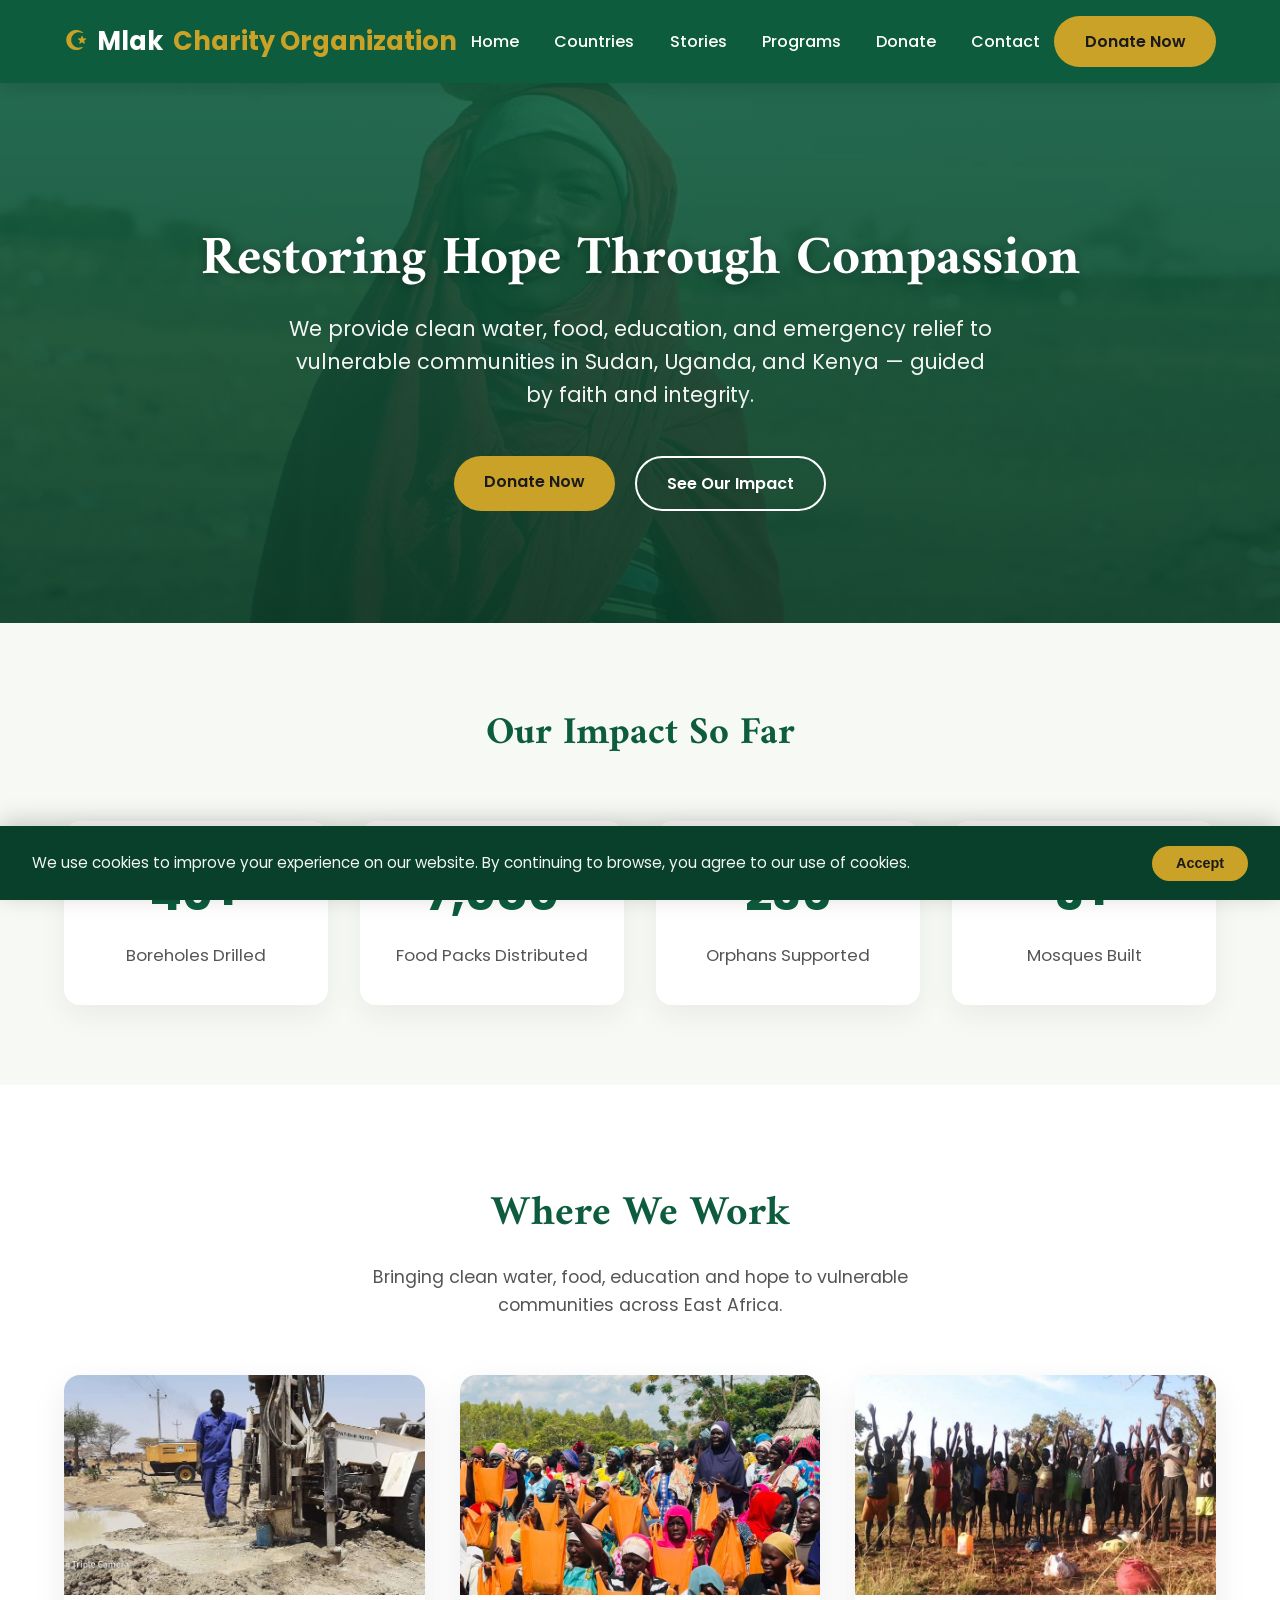
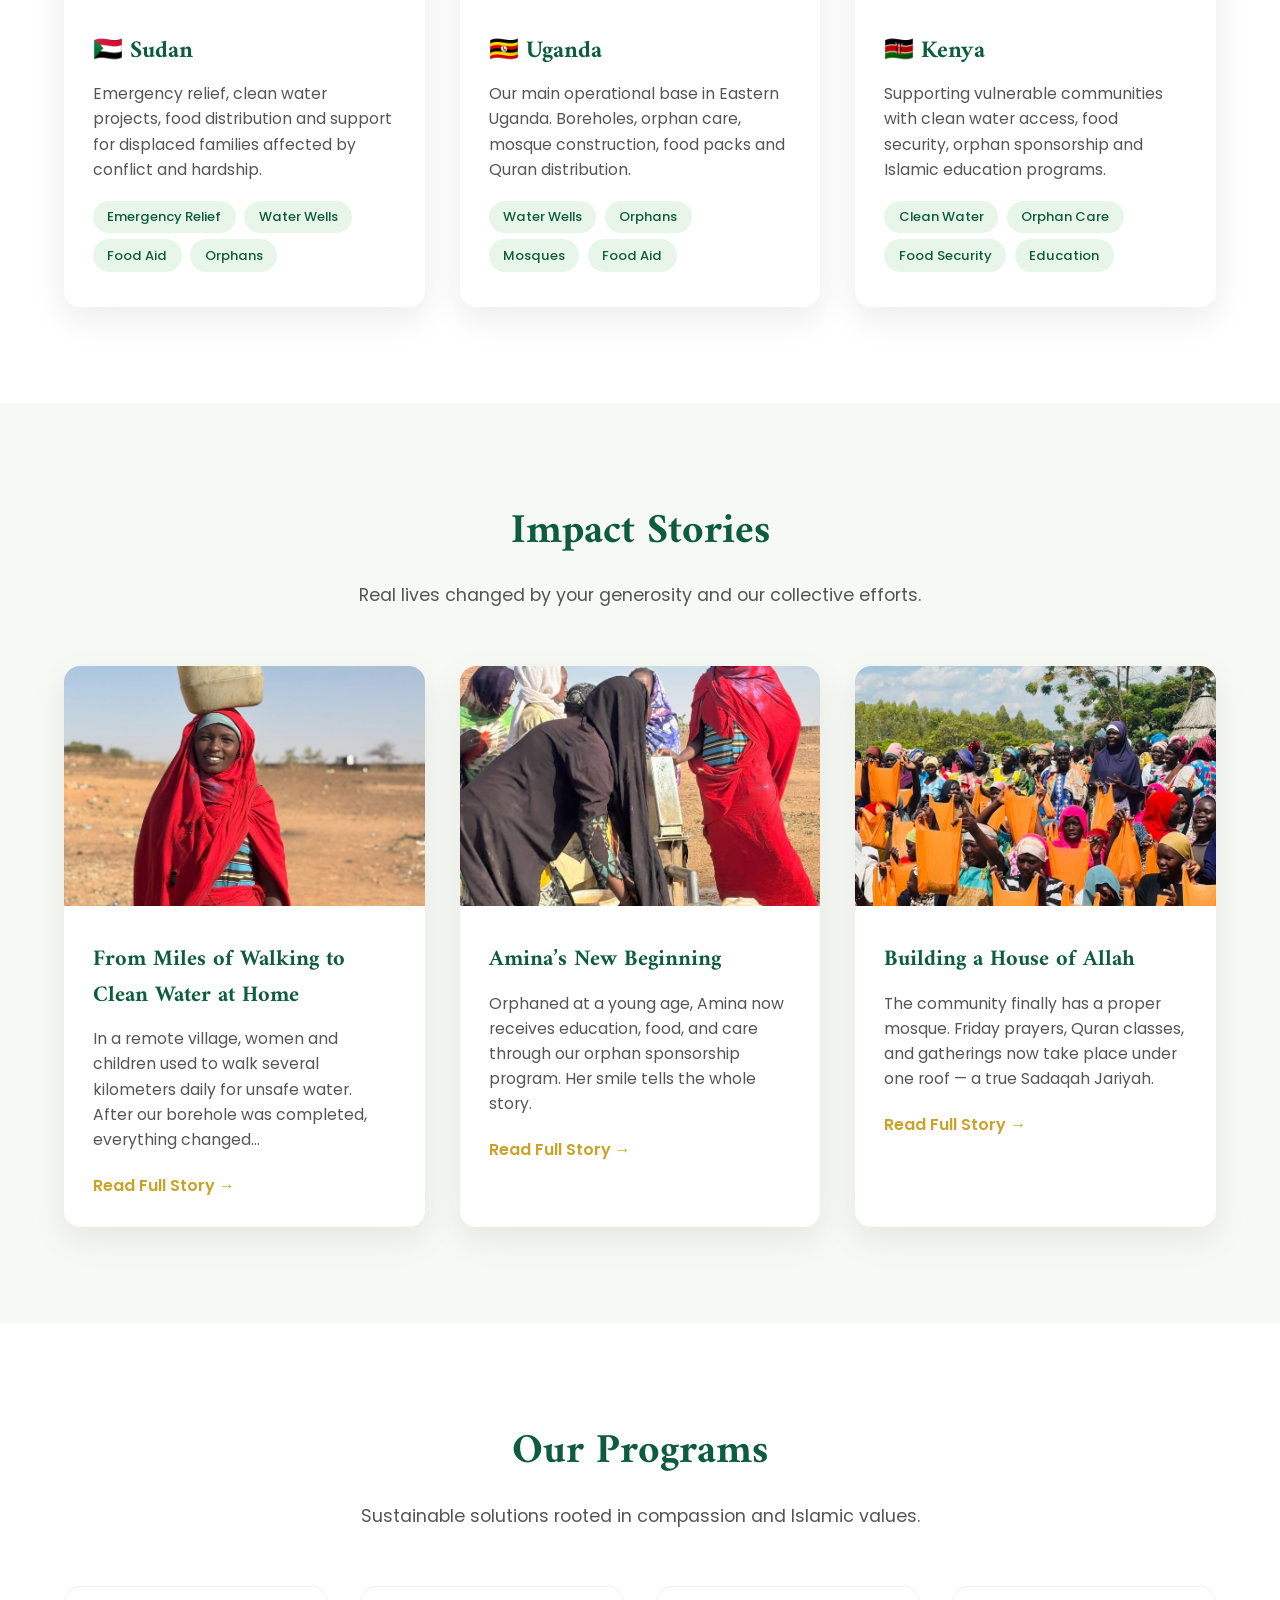
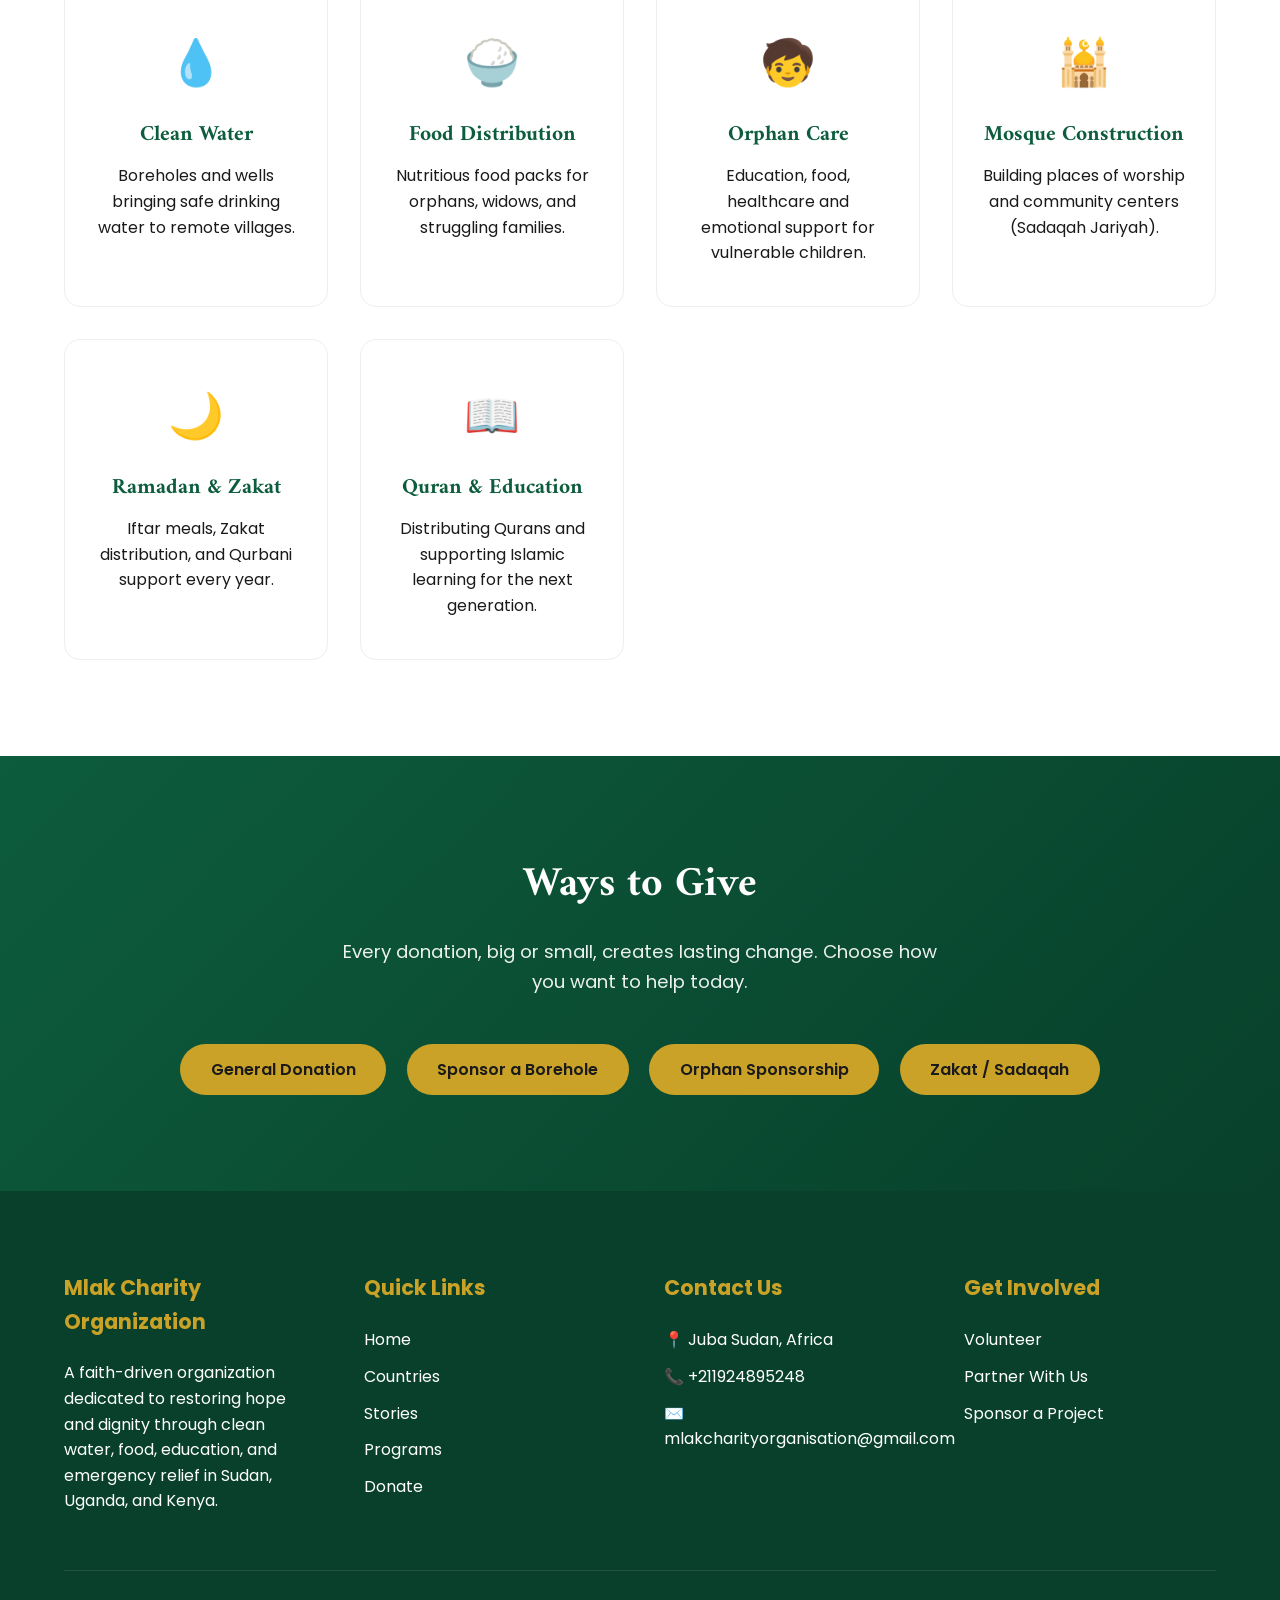
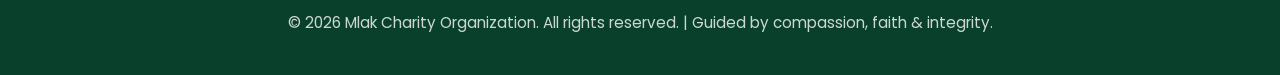
==== commit 70e95098: "Add files via upload" ====
--- a/index.html
+++ b/index.html
@@ -157,7 +157,7 @@
     /* ========== HERO ========== */
     .hero {
       background: linear-gradient(rgba(13, 92, 61, 0.88), rgba(8, 64, 43, 0.92)),
-                  url('https://images.unsplash.com/photo-1488521787991-ed7bbaae773c?w=1600') center/cover no-repeat;
+                  url('./sudan2.jpeg') center/cover no-repeat;
       color: white;
       padding: 9rem 0 7rem;
       text-align: center;
@@ -688,7 +688,7 @@
       <div class="countries-grid">
         <!-- Sudan -->
         <div class="country-card">
-          <img src="https://images.unsplash.com/photo-1593113598332-cd288d649433?w=600" alt="Sudan">
+          <img src="./sudan.jpeg" alt="Sudan">
           <div class="country-content">
             <h3>🇸🇩 Sudan</h3>
             <p>Emergency relief, clean water projects, food distribution and support for displaced families affected by conflict and hardship.</p>
@@ -701,7 +701,7 @@
 
         <!-- Uganda -->
         <div class="country-card">
-          <img src="https://images.unsplash.com/photo-1523805003905-77838bb2e0f8?w=600" alt="Uganda">
+          <img src="./ugnda.jpeg" alt="Uganda">
           <div class="country-content">
             <h3>🇺🇬 Uganda</h3>
             <p>Our main operational base in Eastern Uganda. Boreholes, orphan care, mosque construction, food packs and Quran distribution.</p>
@@ -714,7 +714,7 @@
 
         <!-- Kenya -->
         <div class="country-card">
-          <img src="https://images.unsplash.com/photo-1489392191049-fc10c97e64b6?w=600" alt="Kenya">
+          <img src="./kenya.jpeg" alt="Kenya">
           <div class="country-content">
             <h3>🇰🇪 Kenya</h3>
             <p>Supporting vulnerable communities with clean water access, food security, orphan sponsorship and Islamic education programs.</p>
@@ -738,7 +738,7 @@
       <div class="stories-grid">
 
         <div class="story-card" onclick="openModal('story1')">
-          <img src="https://images.unsplash.com/photo-1509099836639-18ba1795216d?w=600" alt="Water well">
+          <img src="./sudan2.jpeg" alt="Water well">
           <div class="story-content">
             <h3>From Miles of Walking to Clean Water at Home</h3>
             <p>In a remote village, women and children used to walk several kilometers daily for unsafe water. After our borehole was completed, everything changed...</p>
@@ -747,7 +747,7 @@
         </div>
 
         <div class="story-card" onclick="openModal('story2')">
-          <img src="https://images.unsplash.com/photo-1488521787991-ed7bbaae773c?w=600" alt="Orphan">
+          <img src="./sudan3.jpeg" alt="Orphan">
           <div class="story-content">
             <h3>Amina’s New Beginning</h3>
             <p>Orphaned at a young age, Amina now receives education, food, and care through our orphan sponsorship program. Her smile tells the whole story.</p>
@@ -756,7 +756,7 @@
         </div>
 
         <div class="story-card" onclick="openModal('story3')">
-          <img src="https://images.unsplash.com/photo-1600880292203-757bb62b4baf?w=600" alt="Mosque">
+          <img src="./ugnda.jpeg" alt="Mosque">
           <div class="story-content">
             <h3>Building a House of Allah</h3>
             <p>The community finally has a proper mosque. Friday prayers, Quran classes, and gatherings now take place under one roof — a true Sadaqah Jariyah.</p>
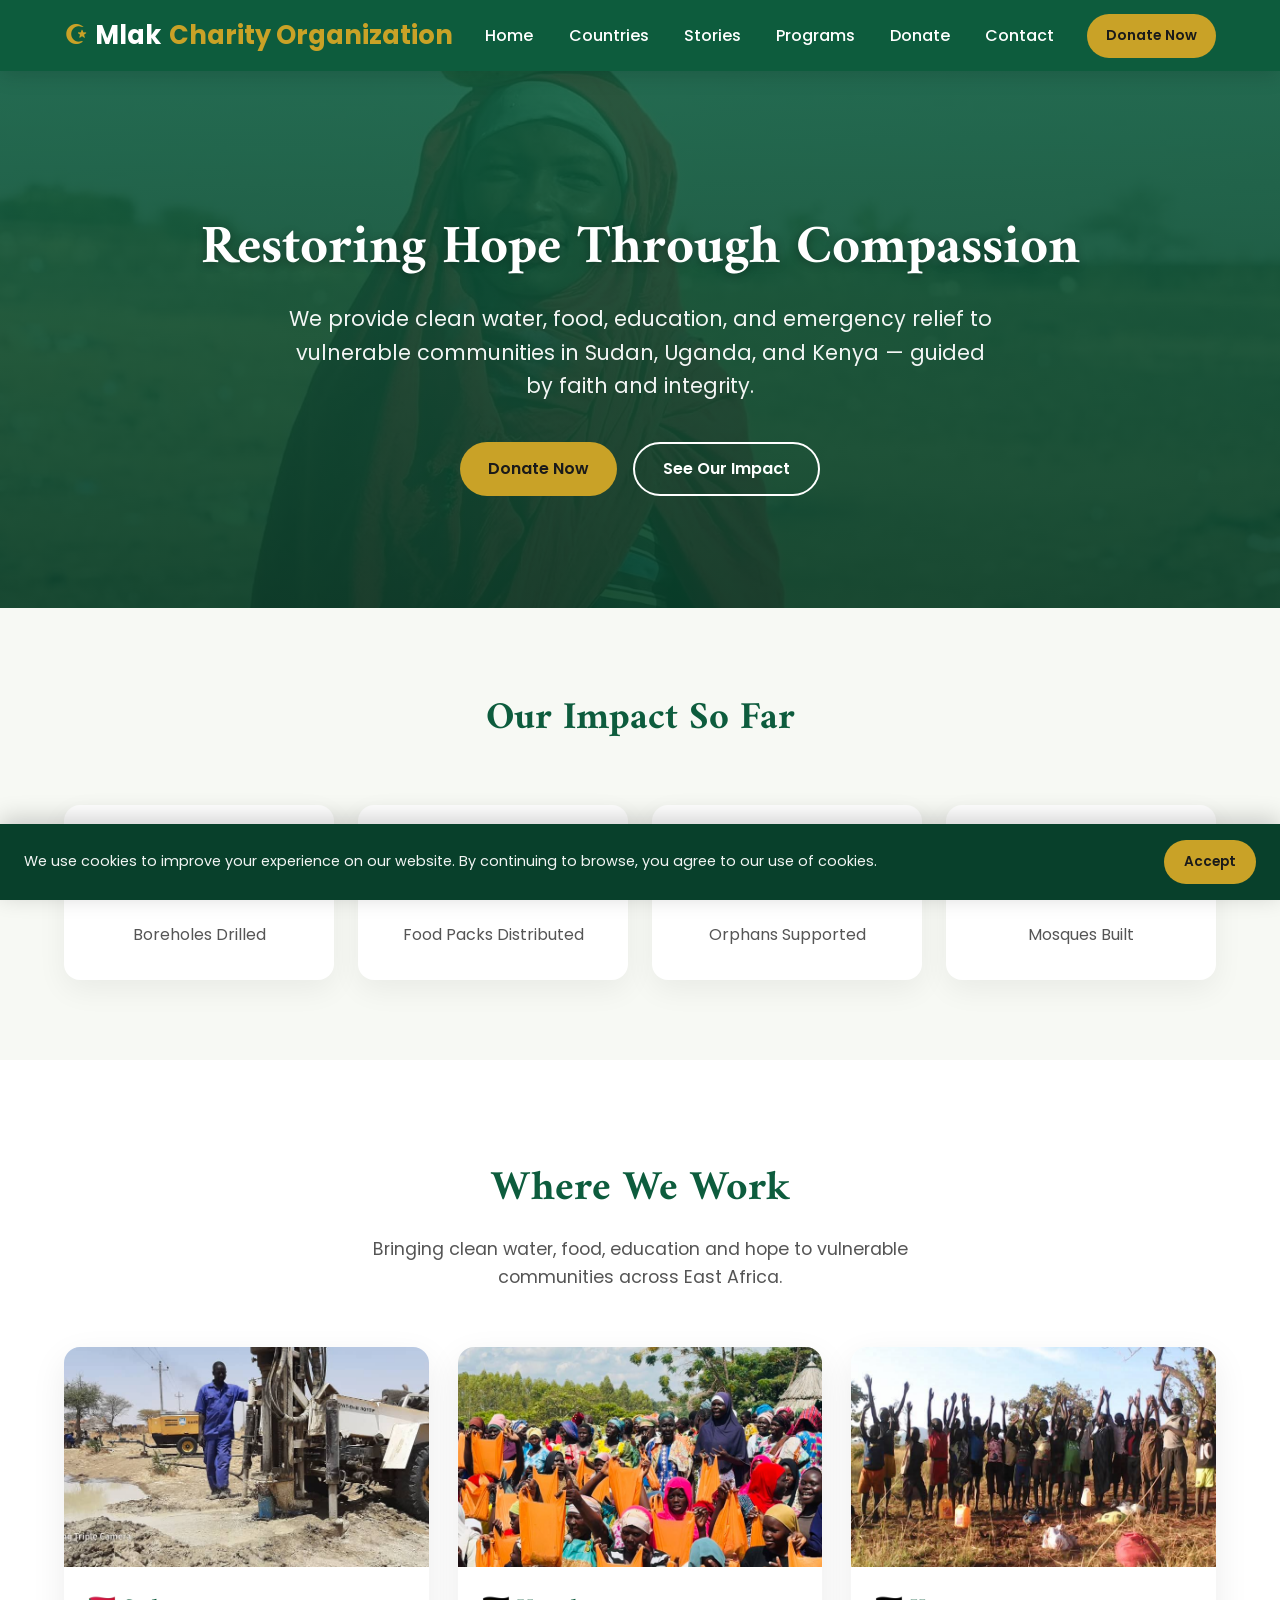
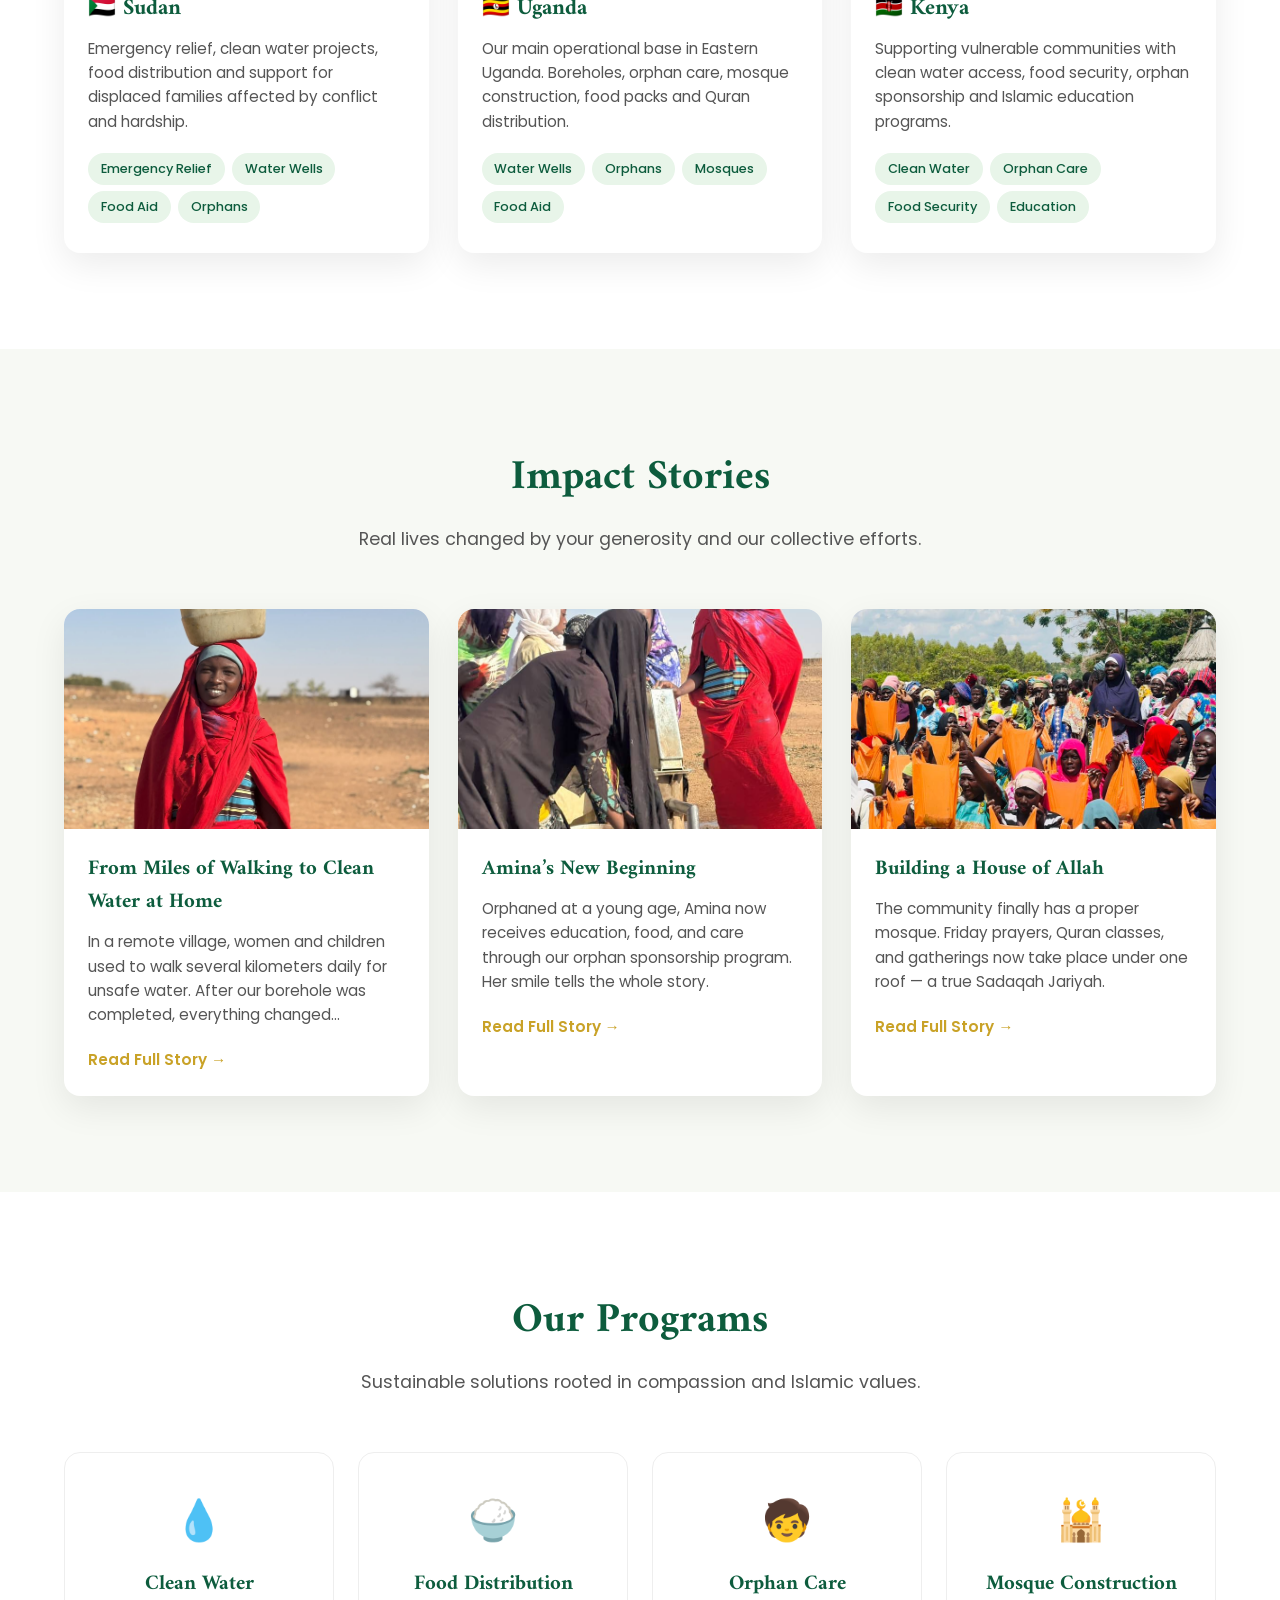
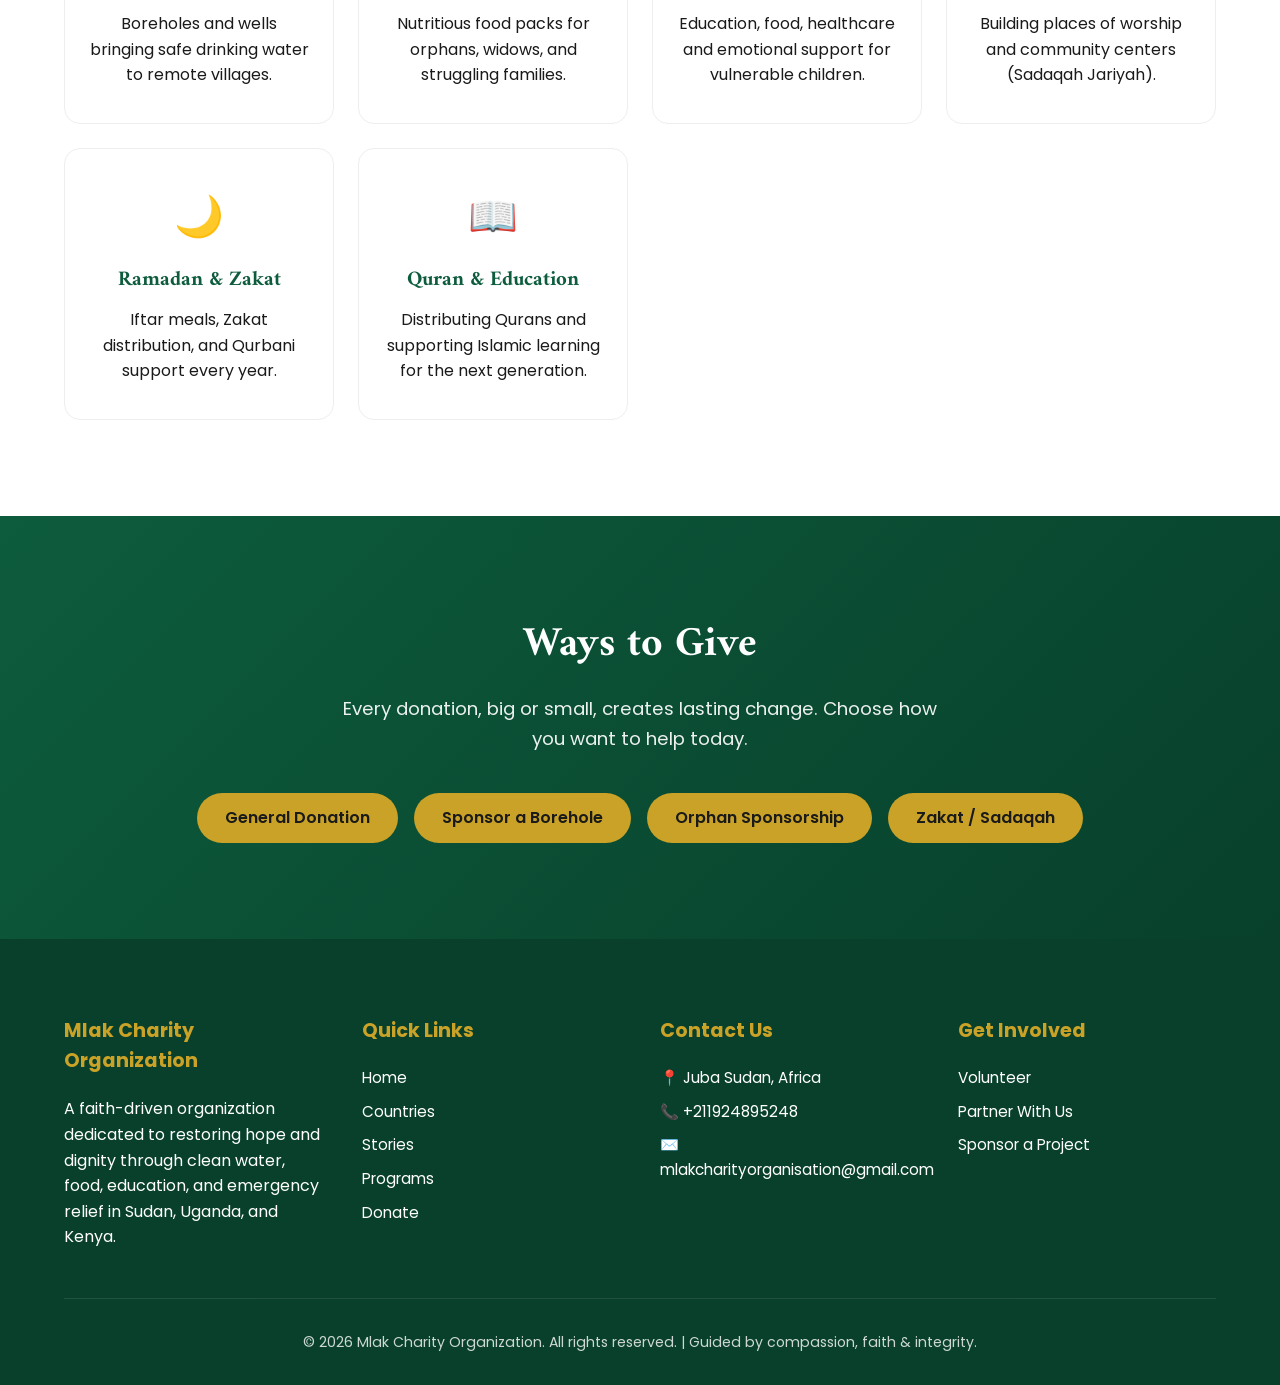
==== commit 3efaeadf: "Add files via upload" ====
--- a/index.html
+++ b/index.html
@@ -16,7 +16,8 @@
       --gray: #555;
     }
 
-    * {
+    /* Reset & Safety Core */
+    *, *::before, *::after {
       margin: 0;
       padding: 0;
       box-sizing: border-box;
@@ -24,6 +25,8 @@
 
     html {
       scroll-behavior: smooth;
+      -webkit-text-size-adjust: 100%;
+      text-size-adjust: 100%;
     }
 
     body {
@@ -32,6 +35,8 @@
       line-height: 1.6;
       background: #fff;
       overflow-x: hidden;
+      min-width: 0;
+      -webkit-tap-highlight-color: transparent;
     }
 
     h1, h2, h3 {
@@ -43,17 +48,32 @@
       color: inherit;
     }
 
+    img {
+      max-width: 100%;
+      height: auto;
+      display: block;
+    }
+
+    button, a {
+      touch-action: manipulation;
+    }
+
+    button {
+      font: inherit;
+      border: none;
+      background: none;
+    }
+
     .container {
-      width: 90%;
-      max-width: 1200px;
+      width: min(90%, 1200px);
       margin: 0 auto;
     }
 
-    /* ========== HEADER ========== */
+    /* ========== HEADER & NAV ========== */
     header {
       background: var(--primary);
       color: white;
-      padding: 1rem 0;
+      padding: 0.85rem 0;
       position: sticky;
       top: 0;
       z-index: 1000;
@@ -64,18 +84,24 @@
       display: flex;
       justify-content: space-between;
       align-items: center;
+      gap: 0.75rem;
     }
 
     .logo {
-      font-size: 1.6rem;
+      font-size: clamp(1.1rem, 4vw, 1.6rem);
       font-weight: 700;
       display: flex;
       align-items: center;
-      gap: 10px;
+      gap: 8px;
+      line-height: 1.2;
     }
 
     .logo span {
       color: var(--gold);
+    }
+
+    nav {
+      position: relative;
     }
 
     nav ul {
@@ -88,6 +114,7 @@
       font-weight: 500;
       transition: color 0.3s;
       position: relative;
+      display: inline-block;
     }
 
     nav a:hover {
@@ -109,21 +136,25 @@
       width: 100%;
     }
 
+    /* Buttons & Touch Targets */
     .btn {
-      display: inline-block;
+      display: inline-flex;
+      align-items: center;
+      justify-content: center;
       background: var(--gold);
       color: var(--dark);
-      padding: 0.8rem 1.9rem;
+      padding: 0.75rem 1.75rem;
+      min-height: 44px;
       border-radius: 50px;
       font-weight: 600;
       transition: all 0.3s ease;
-      border: none;
       cursor: pointer;
+      text-align: center;
     }
 
     .btn:hover {
       background: var(--gold-light);
-      transform: translateY(-3px);
+      transform: translateY(-2px);
       box-shadow: 0 8px 20px rgba(201, 162, 39, 0.3);
     }
 
@@ -138,20 +169,42 @@
       color: var(--primary);
     }
 
-    /* Mobile Menu */
+    .header-btn {
+      padding: 0.6rem 1.2rem;
+      font-size: 0.88rem;
+    }
+
+    /* Hamburger Toggle Button */
     .hamburger {
       display: none;
       flex-direction: column;
+      justify-content: center;
+      align-items: center;
       gap: 5px;
+      width: 44px;
+      height: 44px;
+      min-width: 44px;
+      padding: 6px;
+      border-radius: 8px;
       cursor: pointer;
     }
 
     .hamburger span {
-      width: 25px;
-      height: 3px;
+      width: 24px;
+      height: 2.5px;
       background: white;
       border-radius: 3px;
-      transition: 0.3s;
+      transition: all 0.3s ease;
+    }
+
+    .hamburger.active span:nth-child(1) {
+      transform: translateY(7.5px) rotate(45deg);
+    }
+    .hamburger.active span:nth-child(2) {
+      opacity: 0;
+    }
+    .hamburger.active span:nth-child(3) {
+      transform: translateY(-7.5px) rotate(-45deg);
     }
 
     /* ========== HERO ========== */
@@ -159,27 +212,28 @@
       background: linear-gradient(rgba(13, 92, 61, 0.88), rgba(8, 64, 43, 0.92)),
                   url('./sudan2.jpeg') center/cover no-repeat;
       color: white;
-      padding: 9rem 0 7rem;
+      padding: clamp(5rem, 12vw, 9rem) 0 clamp(4rem, 10vw, 7rem);
       text-align: center;
     }
 
     .hero h1 {
-      font-size: 3.4rem;
+      font-size: clamp(2rem, 6.5vw, 3.4rem);
       margin-bottom: 1.2rem;
-      line-height: 1.2;
+      line-height: 1.25;
       text-shadow: 0 2px 10px rgba(0,0,0,0.3);
     }
 
     .hero p {
-      font-size: 1.3rem;
+      font-size: clamp(1rem, 2.5vw, 1.3rem);
       max-width: 720px;
-      margin: 0 auto 2.8rem;
+      margin: 0 auto 2.5rem;
       opacity: 0.95;
+      line-height: 1.6;
     }
 
     .hero-buttons {
       display: flex;
-      gap: 1.2rem;
+      gap: 1rem;
       justify-content: center;
       flex-wrap: wrap;
     }
@@ -187,72 +241,73 @@
     /* ========== IMPACT ========== */
     .impact {
       background: var(--light);
-      padding: 5rem 0;
+      padding: clamp(3.5rem, 8vw, 5rem) 0;
       text-align: center;
     }
 
     .impact h2 {
-      font-size: 2.4rem;
+      font-size: clamp(1.8rem, 5vw, 2.4rem);
       color: var(--primary);
-      margin-bottom: 3.5rem;
+      margin-bottom: clamp(2rem, 5vw, 3.5rem);
     }
 
     .counters {
       display: grid;
-      grid-template-columns: repeat(auto-fit, minmax(200px, 1fr));
-      gap: 2rem;
+      grid-template-columns: repeat(auto-fit, minmax(220px, 1fr));
+      gap: 1.5rem;
     }
 
     .counter-box {
       background: white;
-      padding: 2.2rem 1.5rem;
+      padding: 2rem 1.2rem;
       border-radius: 16px;
       box-shadow: 0 10px 30px rgba(0,0,0,0.06);
       transition: transform 0.3s;
     }
 
     .counter-box:hover {
-      transform: translateY(-8px);
+      transform: translateY(-6px);
     }
 
     .counter-box .number {
-      font-size: 3rem;
+      font-size: clamp(2.3rem, 6vw, 3rem);
       font-weight: 700;
       color: var(--primary);
     }
 
     .counter-box .label {
       color: var(--gray);
-      margin-top: 0.6rem;
-      font-size: 1.05rem;
-    }
-
-    /* ========== COUNTRIES ========== */
-    .countries {
-      padding: 6rem 0;
-    }
-
+      margin-top: 0.5rem;
+      font-size: 1rem;
+    }
+
+    /* ========== SECTION HEADINGS ========== */
     .section-title {
       text-align: center;
-      margin-bottom: 3.5rem;
+      margin-bottom: clamp(2rem, 5vw, 3.5rem);
     }
 
     .section-title h2 {
-      font-size: 2.6rem;
+      font-size: clamp(1.8rem, 5vw, 2.6rem);
       color: var(--primary);
     }
 
     .section-title p {
       color: var(--gray);
       max-width: 620px;
-      margin: 1rem auto 0;
-      font-size: 1.1rem;
+      margin: 0.8rem auto 0;
+      font-size: clamp(0.95rem, 2vw, 1.1rem);
+    }
+
+    /* ========== COUNTRIES ========== */
+    .countries {
+      padding: clamp(3.5rem, 8vw, 6rem) 0;
     }
 
     .countries-grid {
       display: grid;
-      grid-template-columns: repeat(auto-fit, minmax(300px, 1fr));
-      gap: 2.2rem;
+      grid-template-columns: repeat(auto-fit, minmax(280px, 1fr));
+      gap: 1.8rem;
     }
 
     .country-card {
@@ -260,11 +315,11 @@
       border-radius: 16px;
       overflow: hidden;
       box-shadow: 0 12px 35px rgba(0,0,0,0.08);
-      transition: all 0.4s ease;
+      transition: all 0.3s ease;
     }
 
     .country-card:hover {
-      transform: translateY(-12px);
+      transform: translateY(-8px);
       box-shadow: 0 20px 45px rgba(0,0,0,0.12);
     }
 
@@ -276,22 +331,22 @@
     }
 
     .country-card:hover img {
-      transform: scale(1.05);
+      transform: scale(1.04);
     }
 
     .country-content {
-      padding: 1.8rem;
+      padding: 1.5rem;
     }
 
     .country-content h3 {
       color: var(--primary);
-      margin-bottom: 0.7rem;
-      font-size: 1.5rem;
+      margin-bottom: 0.6rem;
+      font-size: 1.4rem;
     }
 
     .country-content p {
       color: var(--gray);
-      font-size: 0.98rem;
+      font-size: 0.95rem;
       margin-bottom: 1.2rem;
     }
 
@@ -299,23 +354,23 @@
       display: inline-block;
       background: #e8f5e9;
       color: var(--primary);
-      padding: 0.35rem 0.9rem;
+      padding: 0.35rem 0.8rem;
       border-radius: 30px;
-      font-size: 0.82rem;
-      margin: 0 0.3rem 0.4rem 0;
+      font-size: 0.8rem;
+      margin: 0 0.2rem 0.4rem 0;
       font-weight: 500;
     }
 
     /* ========== STORIES ========== */
     .stories {
       background: var(--light);
-      padding: 6rem 0;
+      padding: clamp(3.5rem, 8vw, 6rem) 0;
     }
 
     .stories-grid {
       display: grid;
-      grid-template-columns: repeat(auto-fit, minmax(340px, 1fr));
-      gap: 2.2rem;
+      grid-template-columns: repeat(auto-fit, minmax(280px, 1fr));
+      gap: 1.8rem;
     }
 
     .story-card {
@@ -323,40 +378,40 @@
       border-radius: 16px;
       overflow: hidden;
       box-shadow: 0 12px 35px rgba(0,0,0,0.08);
-      transition: all 0.4s ease;
+      transition: all 0.3s ease;
       cursor: pointer;
     }
 
     .story-card:hover {
-      transform: translateY(-10px);
+      transform: translateY(-8px);
     }
 
     .story-card img {
       width: 100%;
-      height: 240px;
+      height: 220px;
       object-fit: cover;
     }
 
     .story-content {
-      padding: 1.8rem;
+      padding: 1.5rem;
     }
 
     .story-content h3 {
       color: var(--primary);
-      margin-bottom: 0.8rem;
-      font-size: 1.4rem;
+      margin-bottom: 0.7rem;
+      font-size: 1.3rem;
     }
 
     .story-content p {
       color: var(--gray);
-      font-size: 0.98rem;
-      margin-bottom: 1.3rem;
+      font-size: 0.95rem;
+      margin-bottom: 1.2rem;
     }
 
     .read-more {
       color: var(--gold);
       font-weight: 600;
-      font-size: 1rem;
+      font-size: 0.95rem;
       display: inline-flex;
       align-items: center;
       gap: 6px;
@@ -369,18 +424,18 @@
 
     /* ========== PROGRAMS ========== */
     .programs {
-      padding: 6rem 0;
+      padding: clamp(3.5rem, 8vw, 6rem) 0;
     }
 
     .programs-grid {
       display: grid;
-      grid-template-columns: repeat(auto-fit, minmax(260px, 1fr));
-      gap: 2rem;
+      grid-template-columns: repeat(auto-fit, minmax(240px, 1fr));
+      gap: 1.5rem;
     }
 
     .program-card {
       text-align: center;
-      padding: 2.5rem 1.8rem;
+      padding: 2.2rem 1.5rem;
       border-radius: 16px;
       background: white;
       border: 1px solid #eee;
@@ -390,43 +445,43 @@
     .program-card:hover {
       border-color: var(--primary);
       box-shadow: 0 15px 40px rgba(13, 92, 61, 0.12);
-      transform: translateY(-8px);
+      transform: translateY(-6px);
     }
 
     .program-icon {
-      font-size: 2.8rem;
-      margin-bottom: 1.2rem;
+      font-size: 2.5rem;
+      margin-bottom: 1rem;
     }
 
     .program-card h3 {
       color: var(--primary);
-      margin-bottom: 0.7rem;
-      font-size: 1.35rem;
+      margin-bottom: 0.6rem;
+      font-size: 1.3rem;
     }
 
     /* ========== WAYS TO GIVE ========== */
     .give {
       background: linear-gradient(135deg, var(--primary), var(--primary-dark));
       color: white;
-      padding: 6rem 0;
+      padding: clamp(3.5rem, 8vw, 6rem) 0;
       text-align: center;
     }
 
     .give h2 {
-      font-size: 2.6rem;
-      margin-bottom: 1.2rem;
+      font-size: clamp(1.8rem, 5vw, 2.6rem);
+      margin-bottom: 1rem;
     }
 
     .give p {
       max-width: 620px;
-      margin: 0 auto 3rem;
+      margin: 0 auto 2.5rem;
       opacity: 0.92;
-      font-size: 1.15rem;
+      font-size: clamp(1rem, 2vw, 1.15rem);
     }
 
     .give-options {
       display: flex;
-      gap: 1.3rem;
+      gap: 1rem;
       justify-content: center;
       flex-wrap: wrap;
     }
@@ -435,20 +490,20 @@
     footer {
       background: var(--primary-dark);
       color: white;
-      padding: 5rem 0 2.5rem;
+      padding: clamp(3rem, 6vw, 5rem) 0 2rem;
     }
 
     .footer-grid {
       display: grid;
-      grid-template-columns: repeat(auto-fit, minmax(230px, 1fr));
-      gap: 3rem;
-      margin-bottom: 3.5rem;
+      grid-template-columns: repeat(auto-fit, minmax(220px, 1fr));
+      gap: 2.5rem;
+      margin-bottom: 3rem;
     }
 
     .footer-col h4 {
       color: var(--gold);
-      margin-bottom: 1.4rem;
-      font-size: 1.3rem;
+      margin-bottom: 1.2rem;
+      font-size: 1.2rem;
     }
 
     .footer-col ul {
@@ -456,7 +511,8 @@
     }
 
     .footer-col li {
-      margin-bottom: 0.7rem;
+      margin-bottom: 0.6rem;
+      font-size: 0.95rem;
     }
 
     .footer-col a:hover {
@@ -465,9 +521,9 @@
 
     .copyright {
       text-align: center;
-      padding-top: 2.5rem;
+      padding-top: 2rem;
       border-top: 1px solid rgba(255,255,255,0.12);
-      font-size: 0.95rem;
+      font-size: 0.88rem;
       opacity: 0.8;
     }
 
@@ -483,7 +539,8 @@
       z-index: 2000;
       justify-content: center;
       align-items: center;
-      padding: 20px;
+      padding: 15px;
+      overscroll-behavior: contain;
     }
 
     .modal.active {
@@ -492,56 +549,62 @@
 
     .modal-content {
       background: white;
-      max-width: 700px;
+      max-width: 650px;
       width: 100%;
-      border-radius: 18px;
+      border-radius: 16px;
       overflow: hidden;
       position: relative;
-      max-height: 90vh;
+      max-height: 88vh;
       overflow-y: auto;
-      animation: modalIn 0.4s ease;
+      animation: modalIn 0.3s ease;
     }
 
     @keyframes modalIn {
-      from { opacity: 0; transform: translateY(30px); }
+      from { opacity: 0; transform: translateY(20px); }
       to { opacity: 1; transform: translateY(0); }
     }
 
     .modal-content img {
       width: 100%;
-      height: 280px;
+      height: 240px;
       object-fit: cover;
     }
 
     .modal-body {
-      padding: 2rem;
+      padding: 1.5rem;
     }
 
     .modal-body h3 {
       color: var(--primary);
-      font-size: 1.8rem;
-      margin-bottom: 1rem;
+      font-size: 1.5rem;
+      margin-bottom: 0.8rem;
     }
 
     .modal-body p {
       color: var(--gray);
-      margin-bottom: 1rem;
-      line-height: 1.7;
+      margin-bottom: 0.9rem;
+      line-height: 1.6;
+      font-size: 0.95rem;
     }
 
     .close-modal {
       position: absolute;
-      top: 15px;
-      right: 20px;
+      top: 12px;
+      right: 12px;
       background: white;
       border: none;
       width: 40px;
       height: 40px;
+      min-width: 40px;
+      min-height: 40px;
       border-radius: 50%;
       font-size: 1.4rem;
       cursor: pointer;
-      box-shadow: 0 4px 15px rgba(0,0,0,0.15);
+      box-shadow: 0 4px 15px rgba(0,0,0,0.2);
       z-index: 10;
+      display: flex;
+      align-items: center;
+      justify-content: center;
     }
 
     /* ========== COOKIE BANNER ========== */
@@ -552,11 +615,11 @@
       right: 0;
       background: var(--primary-dark);
       color: white;
-      padding: 1.2rem 2rem;
+      padding: 1rem 1.5rem;
       display: flex;
       justify-content: space-between;
       align-items: center;
-      gap: 1.5rem;
+      gap: 1rem;
       z-index: 3000;
       box-shadow: 0 -5px 25px rgba(0,0,0,0.2);
       transform: translateY(100%);
@@ -568,47 +631,112 @@
     }
 
     .cookie-banner p {
-      font-size: 0.95rem;
+      font-size: 0.9rem;
       opacity: 0.95;
     }
 
     .cookie-banner .btn {
-      padding: 0.6rem 1.5rem;
-      font-size: 0.9rem;
+      padding: 0.5rem 1.25rem;
+      font-size: 0.85rem;
       white-space: nowrap;
     }
 
-    /* ========== RESPONSIVE ========== */
+    /* ========== MOBILE BREAKPOINTS ========== */
     @media (max-width: 900px) {
+      .hamburger {
+        display: flex;
+      }
+
       nav ul {
         display: none;
         position: absolute;
-        top: 70px;
-        left: 0;
+        top: calc(100% + 12px);
         right: 0;
-        background: var(--primary);
+        width: min(88vw, 300px);
+        background: var(--primary-dark);
         flex-direction: column;
-        padding: 1.5rem;
-        gap: 1.2rem;
-        text-align: center;
+        padding: 0.75rem;
+        gap: 0.25rem;
+        border-radius: 14px;
+        box-shadow: 0 12px 35px rgba(0,0,0,0.3);
+        z-index: 1100;
       }
 
       nav ul.active {
         display: flex;
       }
 
-      .hamburger {
-        display: flex;
-      }
-
-      .hero h1 {
-        font-size: 2.4rem;
+      nav a {
+        display: block;
+        padding: 0.8rem 1rem;
+        border-radius: 8px;
+        width: 100%;
+      }
+
+      nav a:hover {
+        background: rgba(255,255,255,0.1);
+      }
+
+      nav a::after {
+        display: none;
+      }
+    }
+
+    @media (max-width: 600px) {
+      .container {
+        width: 92%;
+      }
+
+      .logo-text-extra {
+        display: none;
+      }
+
+      .hero-buttons,
+      .give-options {
+        flex-direction: column;
+        align-items: stretch;
+      }
+
+      .hero-buttons .btn,
+      .give-options .btn {
+        width: 100%;
+      }
+
+      .modal {
+        padding: 10px;
+        align-items: flex-end;
+      }
+
+      .modal-content {
+        max-height: 90vh;
+        border-radius: 16px 16px 0 0;
+      }
+
+      .modal-content img {
+        height: 180px;
       }
 
       .cookie-banner {
         flex-direction: column;
         text-align: center;
-        padding: 1.5rem;
+        padding: 1.2rem;
+        bottom: 0;
+      }
+
+      .cookie-banner .btn {
+        width: 100%;
+      }
+    }
+
+    /* Accessibility Preferences */
+    @media (prefers-reduced-motion: reduce) {
+      html {
+        scroll-behavior: auto;
+      }
+      *, *::before, *::after {
+        animation-duration: 0.01ms !important;
+        animation-iteration-count: 1 !important;
+        transition-duration: 0.01ms !important;
       }
     }
   </style>
@@ -618,10 +746,15 @@
   <!-- HEADER -->
   <header>
     <div class="container header-content">
-      <div class="logo">
-        <span>☪</span> Mlak <span> Charity Organization</span>
-      </div>
+      <a href="#home" class="logo">
+        <span>☪</span> Mlak <span class="logo-text-extra">Charity Organization</span>
+      </a>
       <nav>
+        <button class="hamburger" id="hamburger" type="button" aria-label="Open navigation menu" aria-expanded="false" aria-controls="nav-menu">
+          <span></span>
+          <span></span>
+          <span></span>
+        </button>
         <ul id="nav-menu">
           <li><a href="#home">Home</a></li>
           <li><a href="#countries">Countries</a></li>
@@ -631,12 +764,7 @@
           <li><a href="#contact">Contact</a></li>
         </ul>
       </nav>
-      <div class="hamburger" id="hamburger">
-        <span></span>
-        <span></span>
-        <span></span>
-      </div>
-      <a href="donate.html" class="btn">Donate Now</a>
+      <a href="donate.html" class="btn header-btn">Donate Now</a>
     </div>
   </header>
 
@@ -686,9 +814,8 @@
       </div>
 
       <div class="countries-grid">
-        <!-- Sudan -->
         <div class="country-card">
-          <img src="./sudan.jpeg" alt="Sudan">
+          <img src="./sudan.jpeg" alt="Sudan relief operations" loading="lazy">
           <div class="country-content">
             <h3>🇸🇩 Sudan</h3>
             <p>Emergency relief, clean water projects, food distribution and support for displaced families affected by conflict and hardship.</p>
@@ -699,9 +826,8 @@
           </div>
         </div>
 
-        <!-- Uganda -->
         <div class="country-card">
-          <img src="./ugnda.jpeg" alt="Uganda">
+          <img src="./ugnda.jpeg" alt="Uganda projects base" loading="lazy">
           <div class="country-content">
             <h3>🇺🇬 Uganda</h3>
             <p>Our main operational base in Eastern Uganda. Boreholes, orphan care, mosque construction, food packs and Quran distribution.</p>
@@ -712,9 +838,8 @@
           </div>
         </div>
 
-        <!-- Kenya -->
         <div class="country-card">
-          <img src="./kenya.jpeg" alt="Kenya">
+          <img src="./kenya.jpeg" alt="Kenya community support" loading="lazy">
           <div class="country-content">
             <h3>🇰🇪 Kenya</h3>
             <p>Supporting vulnerable communities with clean water access, food security, orphan sponsorship and Islamic education programs.</p>
@@ -737,8 +862,8 @@
       </div>
       <div class="stories-grid">
 
-        <div class="story-card" onclick="openModal('story1')">
-          <img src="./sudan2.jpeg" alt="Water well">
+        <div class="story-card" onclick="openModal('story1')" role="button" tabindex="0">
+          <img src="./sudan2.jpeg" alt="Clean water well in village" loading="lazy">
           <div class="story-content">
             <h3>From Miles of Walking to Clean Water at Home</h3>
             <p>In a remote village, women and children used to walk several kilometers daily for unsafe water. After our borehole was completed, everything changed...</p>
@@ -746,8 +871,8 @@
           </div>
         </div>
 
-        <div class="story-card" onclick="openModal('story2')">
-          <img src="./sudan3.jpeg" alt="Orphan">
+        <div class="story-card" onclick="openModal('story2')" role="button" tabindex="0">
+          <img src="./sudan3.jpeg" alt="Supported orphan child" loading="lazy">
           <div class="story-content">
             <h3>Amina’s New Beginning</h3>
             <p>Orphaned at a young age, Amina now receives education, food, and care through our orphan sponsorship program. Her smile tells the whole story.</p>
@@ -755,8 +880,8 @@
           </div>
         </div>
 
-        <div class="story-card" onclick="openModal('story3')">
-          <img src="./ugnda.jpeg" alt="Mosque">
+        <div class="story-card" onclick="openModal('story3')" role="button" tabindex="0">
+          <img src="./ugnda.jpeg" alt="Newly built mosque" loading="lazy">
           <div class="story-content">
             <h3>Building a House of Allah</h3>
             <p>The community finally has a proper mosque. Friday prayers, Quran classes, and gatherings now take place under one roof — a true Sadaqah Jariyah.</p>
@@ -777,32 +902,32 @@
       </div>
       <div class="programs-grid">
         <div class="program-card">
-          <div class="program-icon">💧</div>
+          <div class="program-icon" aria-hidden="true">💧</div>
           <h3>Clean Water</h3>
           <p>Boreholes and wells bringing safe drinking water to remote villages.</p>
         </div>
         <div class="program-card">
-          <div class="program-icon">🍚</div>
+          <div class="program-icon" aria-hidden="true">🍚</div>
           <h3>Food Distribution</h3>
           <p>Nutritious food packs for orphans, widows, and struggling families.</p>
         </div>
         <div class="program-card">
-          <div class="program-icon">🧒</div>
+          <div class="program-icon" aria-hidden="true">🧒</div>
           <h3>Orphan Care</h3>
           <p>Education, food, healthcare and emotional support for vulnerable children.</p>
         </div>
         <div class="program-card">
-          <div class="program-icon">🕌</div>
+          <div class="program-icon" aria-hidden="true">🕌</div>
           <h3>Mosque Construction</h3>
           <p>Building places of worship and community centers (Sadaqah Jariyah).</p>
         </div>
         <div class="program-card">
-          <div class="program-icon">🌙</div>
+          <div class="program-icon" aria-hidden="true">🌙</div>
           <h3>Ramadan & Zakat</h3>
           <p>Iftar meals, Zakat distribution, and Qurbani support every year.</p>
         </div>
         <div class="program-card">
-          <div class="program-icon">📖</div>
+          <div class="program-icon" aria-hidden="true">📖</div>
           <h3>Quran & Education</h3>
           <p>Distributing Qurans and supporting Islamic learning for the next generation.</p>
         </div>
@@ -816,10 +941,10 @@
       <h2>Ways to Give</h2>
       <p>Every donation, big or small, creates lasting change. Choose how you want to help today.</p>
       <div class="give-options">
-        <a href="#" class="btn">General Donation</a>
-        <a href="#" class="btn">Sponsor a Borehole</a>
-        <a href="#" class="btn">Orphan Sponsorship</a>
-        <a href="#" class="btn">Zakat / Sadaqah</a>
+        <a href="donate.html" class="btn">General Donation</a>
+        <a href="donate.html" class="btn">Sponsor a Borehole</a>
+        <a href="donate.html" class="btn">Orphan Sponsorship</a>
+        <a href="donate.html" class="btn">Zakat / Sadaqah</a>
       </div>
     </div>
   </section>
@@ -866,10 +991,10 @@
   </footer>
 
   <!-- STORY MODALS -->
-  <div class="modal" id="story1">
+  <div class="modal" id="story1" role="dialog" aria-modal="true">
     <div class="modal-content">
-      <button class="close-modal" onclick="closeModal('story1')">×</button>
-      <img src="https://images.unsplash.com/photo-1509099836639-18ba1795216d?w=800" alt="Clean water">
+      <button class="close-modal" onclick="closeModal('story1')" aria-label="Close modal">×</button>
+      <img src="https://images.unsplash.com/photo-1509099836639-18ba1795216d?w=800" alt="Clean water project" loading="lazy">
       <div class="modal-body">
         <h3>From Miles of Walking to Clean Water at Home</h3>
         <p>In a remote village in Eastern Uganda, women and young girls spent many hours every day walking long distances under the hot sun just to collect water that was often contaminated.</p>
@@ -880,10 +1005,10 @@
     </div>
   </div>
 
-  <div class="modal" id="story2">
+  <div class="modal" id="story2" role="dialog" aria-modal="true">
     <div class="modal-content">
-      <button class="close-modal" onclick="closeModal('story2')">×</button>
-      <img src="https://images.unsplash.com/photo-1488521787991-ed7bbaae773c?w=800" alt="Amina">
+      <button class="close-modal" onclick="closeModal('story2')" aria-label="Close modal">×</button>
+      <img src="https://images.unsplash.com/photo-1488521787991-ed7bbaae773c?w=800" alt="Amina's story" loading="lazy">
       <div class="modal-body">
         <h3>Amina’s New Beginning</h3>
         <p>Amina lost both her parents at a very young age. She was living with relatives who could barely afford food, let alone school fees.</p>
@@ -894,10 +1019,10 @@
     </div>
   </div>
 
-  <div class="modal" id="story3">
+  <div class="modal" id="story3" role="dialog" aria-modal="true">
     <div class="modal-content">
-      <button class="close-modal" onclick="closeModal('story3')">×</button>
-      <img src="https://images.unsplash.com/photo-1600880292203-757bb62b4baf?w=800" alt="Mosque">
+      <button class="close-modal" onclick="closeModal('story3')" aria-label="Close modal">×</button>
+      <img src="https://images.unsplash.com/photo-1600880292203-757bb62b4baf?w=800" alt="Mosque project" loading="lazy">
       <div class="modal-body">
         <h3>Building a House of Allah</h3>
         <p>For many years, the community prayed under a temporary shelter made of iron sheets. During the rainy season, prayers were often interrupted by leaking roofs.</p>
@@ -915,22 +1040,38 @@
   </div>
 
   <script>
-    // Mobile Menu
+    // Mobile Navigation Toggle
     const hamburger = document.getElementById('hamburger');
     const navMenu = document.getElementById('nav-menu');
 
-    hamburger.addEventListener('click', () => {
-      navMenu.classList.toggle('active');
+    function closeNavMenu() {
+      navMenu.classList.remove('active');
+      hamburger.classList.remove('active');
+      hamburger.setAttribute('aria-expanded', 'false');
+      hamburger.setAttribute('aria-label', 'Open navigation menu');
+    }
+
+    hamburger.addEventListener('click', (e) => {
+      e.stopPropagation();
+      const isOpen = navMenu.classList.toggle('active');
+      hamburger.classList.toggle('active', isOpen);
+      hamburger.setAttribute('aria-expanded', String(isOpen));
+      hamburger.setAttribute('aria-label', isOpen ? 'Close navigation menu' : 'Open navigation menu');
     });
 
-    // Close menu when clicking a link
+    // Close menu when tapping menu items
     document.querySelectorAll('#nav-menu a').forEach(link => {
-      link.addEventListener('click', () => {
-        navMenu.classList.remove('active');
-      });
+      link.addEventListener('click', closeNavMenu);
     });
 
-    // Counter Animation
+    // Close menu when tapping anywhere outside
+    document.addEventListener('click', (event) => {
+      if (!event.target.closest('header') && navMenu.classList.contains('active')) {
+        closeNavMenu();
+      }
+    });
+
+    // Counter Animation via IntersectionObserver
     const counters = document.querySelectorAll('.number');
     const speed = 200;
 
@@ -952,37 +1093,70 @@
       });
     };
 
-    const observer = new IntersectionObserver((entries) => {
-      if (entries[0].isIntersecting) {
-        animateCounters();
-        observer.disconnect();
-      }
-    }, { threshold: 0.5 });
-
-    observer.observe(document.querySelector('.impact'));
-
-    // Modal Functions
+    const impactSection = document.querySelector('.impact');
+    if (impactSection) {
+      const observer = new IntersectionObserver((entries) => {
+        if (entries[0].isIntersecting) {
+          animateCounters();
+          observer.disconnect();
+        }
+      }, { threshold: 0.3 });
+      observer.observe(impactSection);
+    }
+
+    // Modal Handling
     function openModal(id) {
-      document.getElementById(id).classList.add('active');
-      document.body.style.overflow = 'hidden';
+      const targetModal = document.getElementById(id);
+      if (targetModal) {
+        targetModal.classList.add('active');
+        document.body.style.overflow = 'hidden';
+        targetModal.querySelector('.close-modal')?.focus();
+      }
     }
 
     function closeModal(id) {
-      document.getElementById(id).classList.remove('active');
-      document.body.style.overflow = 'auto';
-    }
-
-    // Close modal when clicking outside
+      const targetModal = document.getElementById(id);
+      if (targetModal) {
+        targetModal.classList.remove('active');
+        document.body.style.overflow = '';
+      }
+    }
+
+    // Close modal on background tap
     document.querySelectorAll('.modal').forEach(modal => {
       modal.addEventListener('click', (e) => {
         if (e.target === modal) {
           modal.classList.remove('active');
-          document.body.style.overflow = 'auto';
+          document.body.style.overflow = '';
         }
       });
     });
 
-    // Cookie Banner
+    // Keydown Handling (Escape Key)
+    document.addEventListener('keydown', (event) => {
+      if (event.key === 'Escape') {
+        if (navMenu.classList.contains('active')) {
+          closeNavMenu();
+        }
+        const activeModal = document.querySelector('.modal.active');
+        if (activeModal) {
+          activeModal.classList.remove('active');
+          document.body.style.overflow = '';
+        }
+      }
+    });
+
+    // Keyboard support for story card clicks
+    document.querySelectorAll('.story-card').forEach(card => {
+      card.addEventListener('keydown', (e) => {
+        if (e.key === 'Enter' || e.key === ' ') {
+          e.preventDefault();
+          card.click();
+        }
+      });
+    });
+
+    // Cookie Banner Handling
     function acceptCookies() {
       localStorage.setItem('cookiesAccepted', 'true');
       document.getElementById('cookieBanner').classList.remove('show');
@@ -992,10 +1166,9 @@
       if (!localStorage.getItem('cookiesAccepted')) {
         setTimeout(() => {
           document.getElementById('cookieBanner').classList.add('show');
-        }, 1500);
+        }, 1200);
       }
     });
   </script>
-
 </body>
 </html>
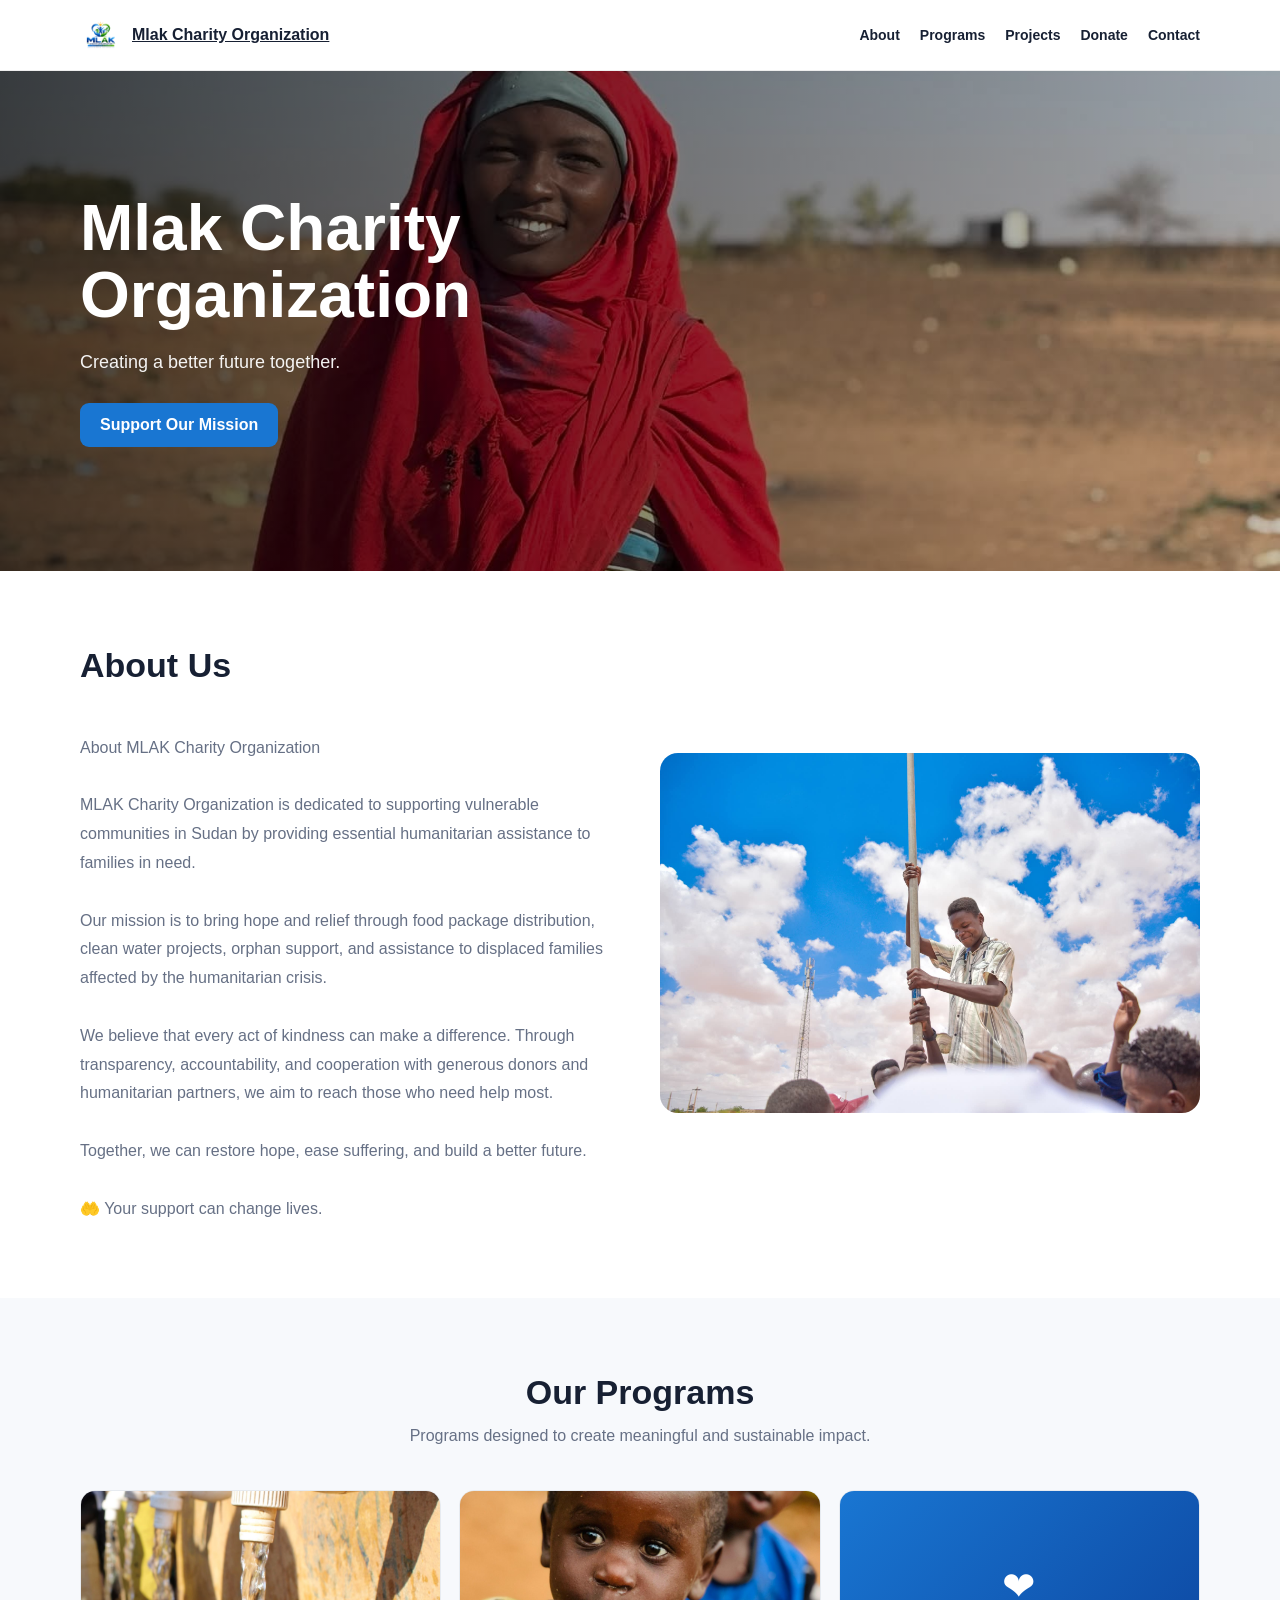
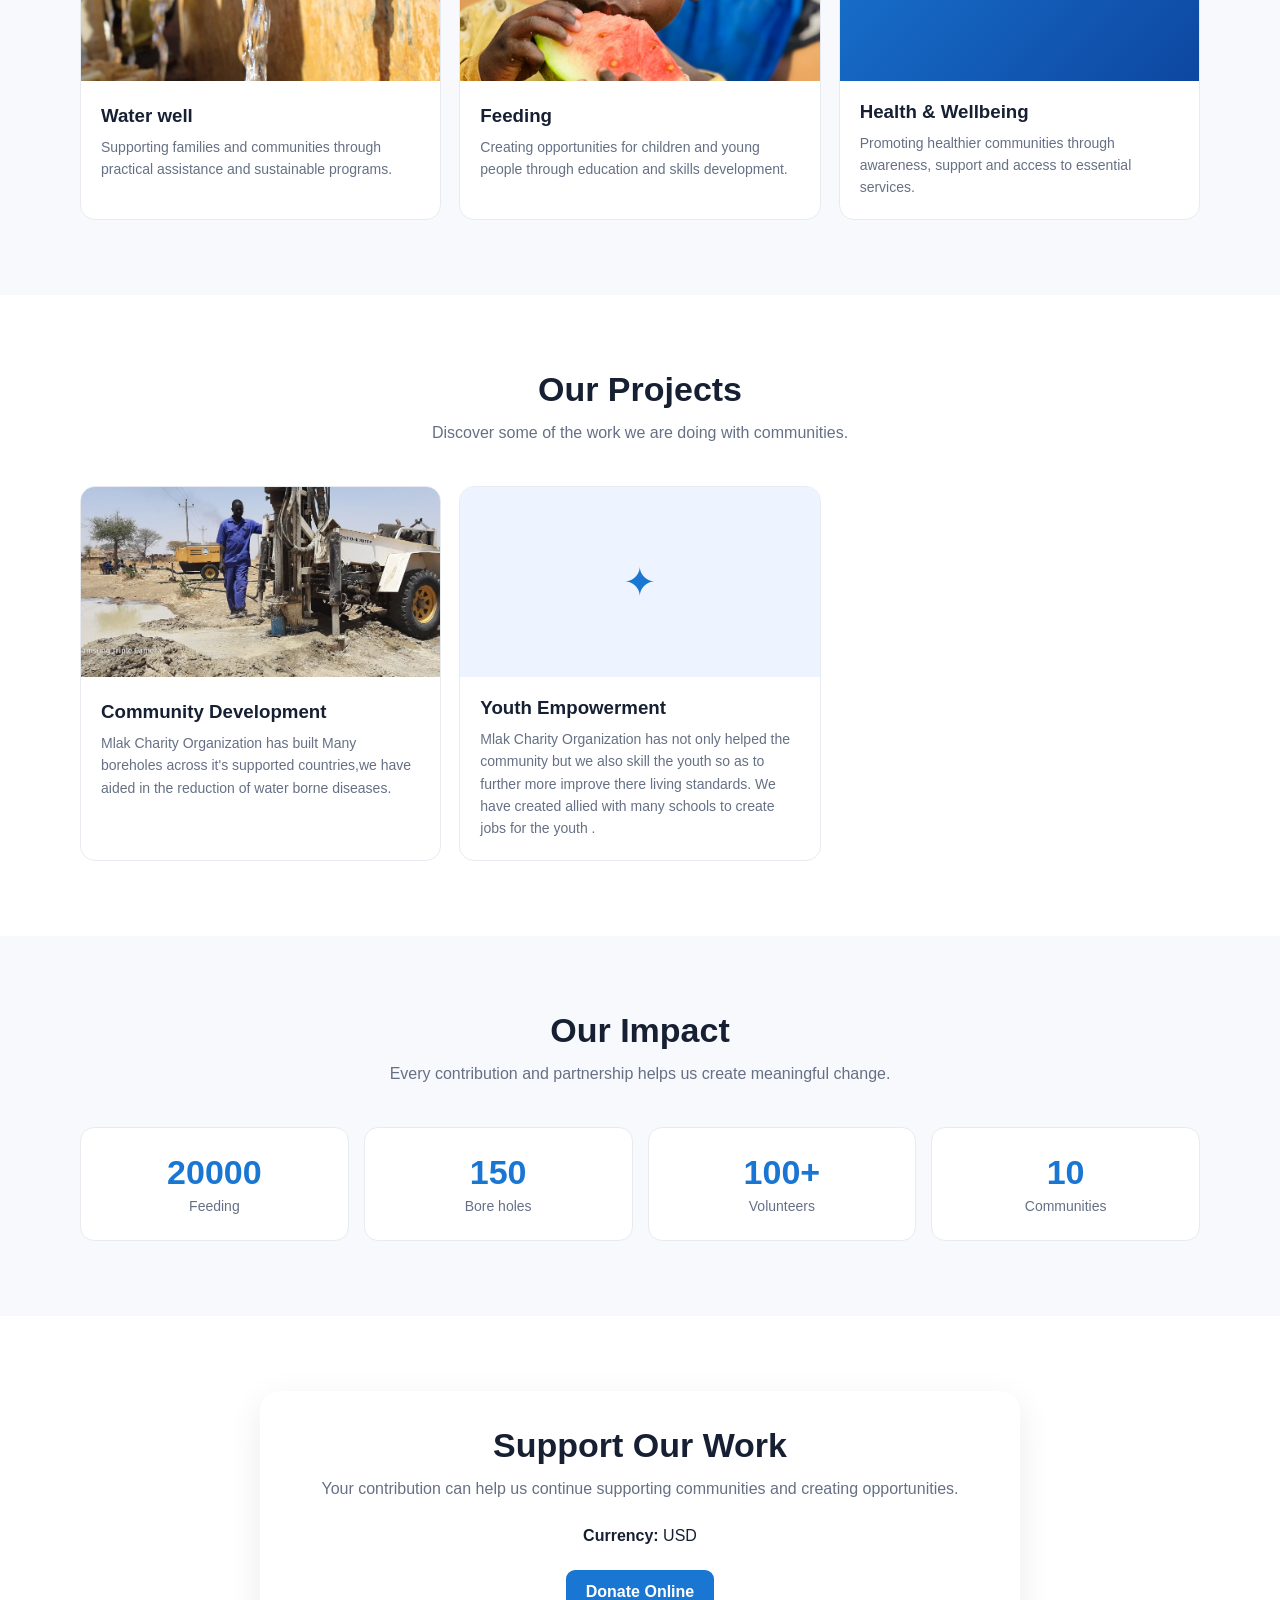
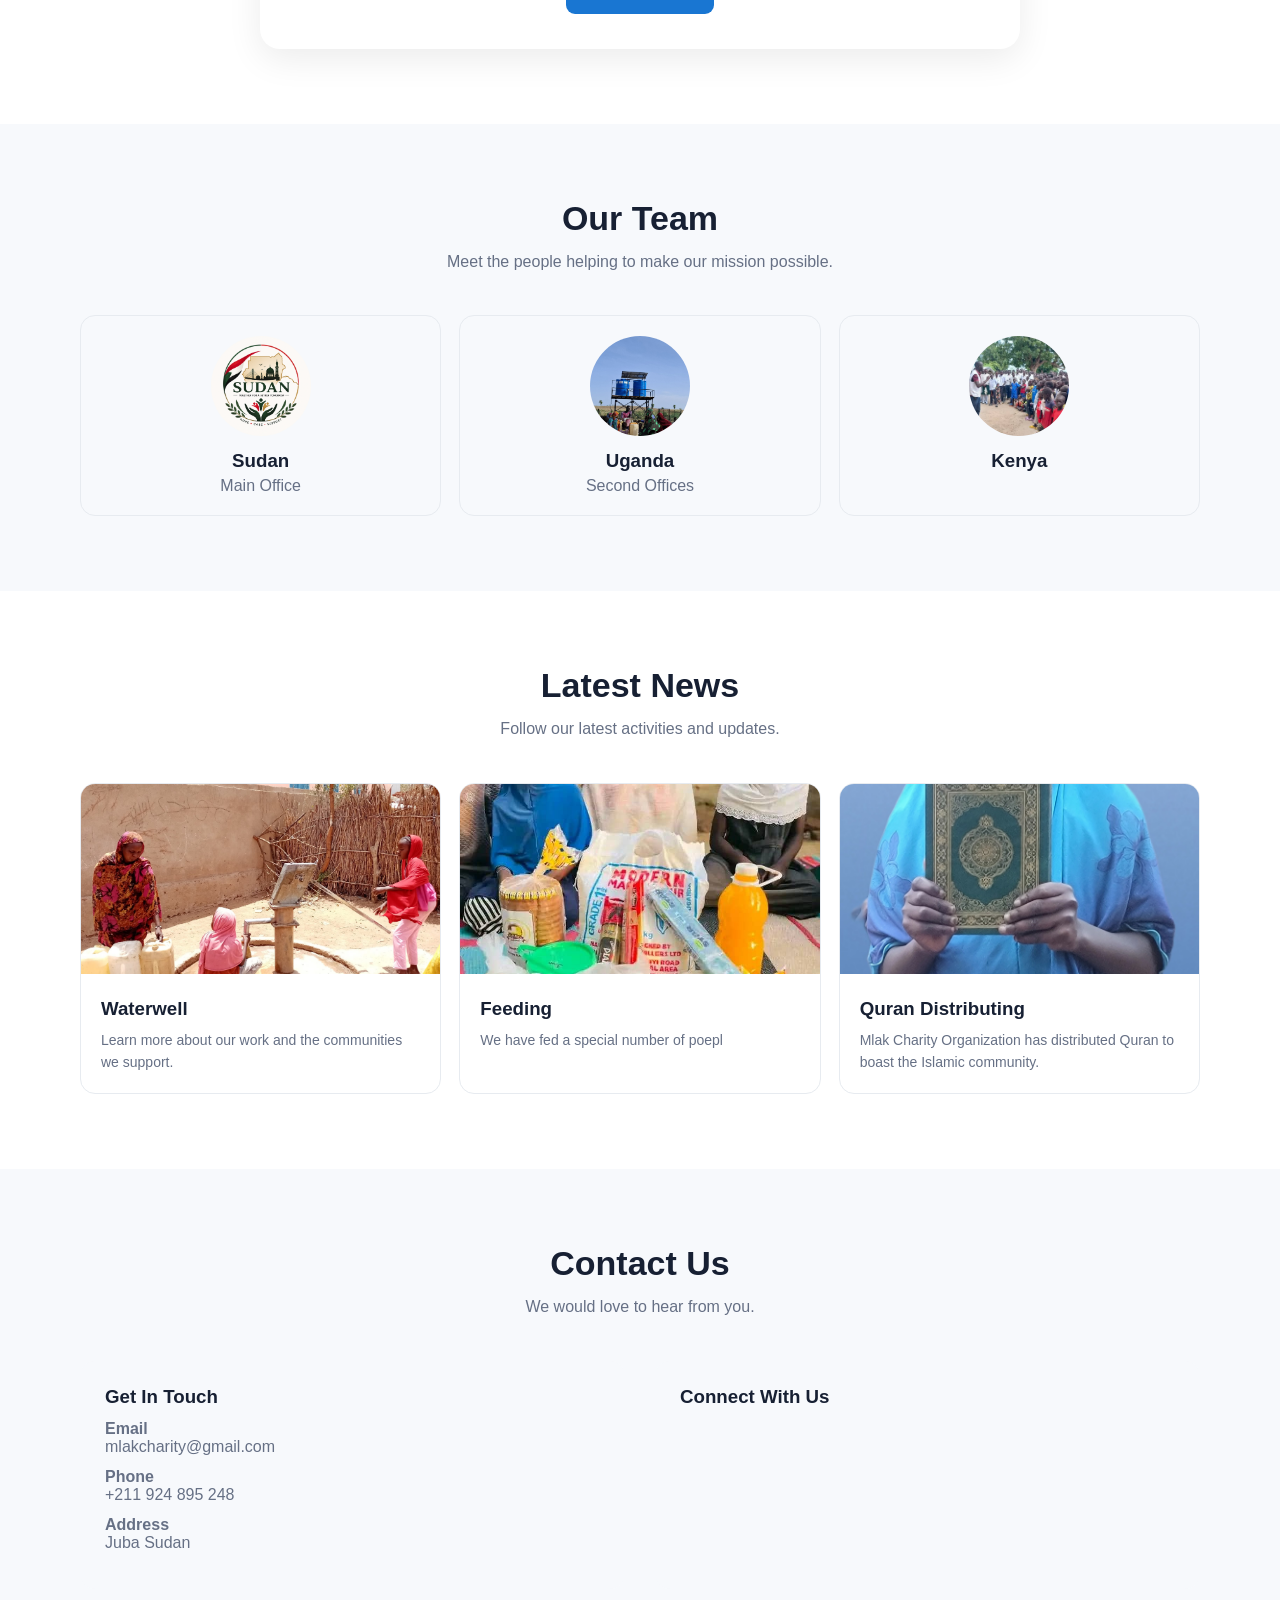
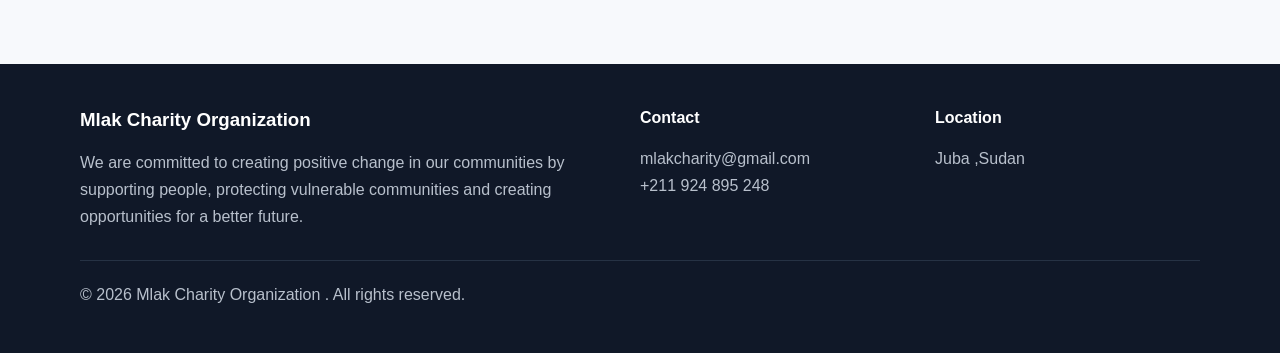
==== commit 994bc373: "Add files via upload" ====
--- a/index.html
+++ b/index.html
@@ -1,1174 +1,1533 @@
-<!DOCTYPE html>
-<html lang="en">
-<head>
-  <meta charset="UTF-8">
-  <meta name="viewport" content="width=device-width, initial-scale=1.0">
-  <title>Mlak Charity Organization</title>
-  <link href="https://fonts.googleapis.com/css2?family=Poppins:wght@300;400;500;600;700&family=Amiri:wght@400;700&display=swap" rel="stylesheet">
-  <style>
-    :root {
-      --primary: #0d5c3d;
-      --primary-dark: #08402b;
-      --gold: #c9a227;
-      --gold-light: #e8d48b;
-      --light: #f7f9f4;
-      --dark: #1a1a1a;
-      --gray: #555;
-    }
-
-    /* Reset & Safety Core */
-    *, *::before, *::after {
-      margin: 0;
-      padding: 0;
-      box-sizing: border-box;
-    }
-
-    html {
-      scroll-behavior: smooth;
-      -webkit-text-size-adjust: 100%;
-      text-size-adjust: 100%;
-    }
-
-    body {
-      font-family: 'Poppins', sans-serif;
-      color: var(--dark);
-      line-height: 1.6;
-      background: #fff;
-      overflow-x: hidden;
-      min-width: 0;
-      -webkit-tap-highlight-color: transparent;
-    }
-
-    h1, h2, h3 {
-      font-family: 'Amiri', serif;
-    }
-
-    a {
-      text-decoration: none;
-      color: inherit;
-    }
-
-    img {
-      max-width: 100%;
-      height: auto;
-      display: block;
-    }
-
-    button, a {
-      touch-action: manipulation;
-    }
-
-    button {
-      font: inherit;
-      border: none;
-      background: none;
-    }
-
-    .container {
-      width: min(90%, 1200px);
-      margin: 0 auto;
-    }
-
-    /* ========== HEADER & NAV ========== */
-    header {
-      background: var(--primary);
-      color: white;
-      padding: 0.85rem 0;
-      position: sticky;
-      top: 0;
-      z-index: 1000;
-      box-shadow: 0 4px 20px rgba(0,0,0,0.15);
-    }
-
-    .header-content {
-      display: flex;
-      justify-content: space-between;
-      align-items: center;
-      gap: 0.75rem;
-    }
-
-    .logo {
-      font-size: clamp(1.1rem, 4vw, 1.6rem);
-      font-weight: 700;
-      display: flex;
-      align-items: center;
-      gap: 8px;
-      line-height: 1.2;
-    }
-
-    .logo span {
-      color: var(--gold);
-    }
-
-    nav {
-      position: relative;
-    }
-
-    nav ul {
-      display: flex;
-      list-style: none;
-      gap: 2.2rem;
-    }
-
-    nav a {
-      font-weight: 500;
-      transition: color 0.3s;
-      position: relative;
-      display: inline-block;
-    }
-
-    nav a:hover {
-      color: var(--gold);
-    }
-
-    nav a::after {
-      content: '';
-      position: absolute;
-      width: 0;
-      height: 2px;
-      bottom: -4px;
-      left: 0;
-      background: var(--gold);
-      transition: width 0.3s;
-    }
-
-    nav a:hover::after {
-      width: 100%;
-    }
-
-    /* Buttons & Touch Targets */
-    .btn {
-      display: inline-flex;
-      align-items: center;
-      justify-content: center;
-      background: var(--gold);
-      color: var(--dark);
-      padding: 0.75rem 1.75rem;
-      min-height: 44px;
-      border-radius: 50px;
-      font-weight: 600;
-      transition: all 0.3s ease;
-      cursor: pointer;
-      text-align: center;
-    }
-
-    .btn:hover {
-      background: var(--gold-light);
-      transform: translateY(-2px);
-      box-shadow: 0 8px 20px rgba(201, 162, 39, 0.3);
-    }
-
-    .btn-outline {
-      background: transparent;
-      border: 2px solid white;
-      color: white;
-    }
-
-    .btn-outline:hover {
-      background: white;
-      color: var(--primary);
-    }
-
-    .header-btn {
-      padding: 0.6rem 1.2rem;
-      font-size: 0.88rem;
-    }
-
-    /* Hamburger Toggle Button */
-    .hamburger {
-      display: none;
-      flex-direction: column;
-      justify-content: center;
-      align-items: center;
-      gap: 5px;
-      width: 44px;
-      height: 44px;
-      min-width: 44px;
-      padding: 6px;
-      border-radius: 8px;
-      cursor: pointer;
-    }
-
-    .hamburger span {
-      width: 24px;
-      height: 2.5px;
-      background: white;
-      border-radius: 3px;
-      transition: all 0.3s ease;
-    }
-
-    .hamburger.active span:nth-child(1) {
-      transform: translateY(7.5px) rotate(45deg);
-    }
-    .hamburger.active span:nth-child(2) {
-      opacity: 0;
-    }
-    .hamburger.active span:nth-child(3) {
-      transform: translateY(-7.5px) rotate(-45deg);
-    }
-
-    /* ========== HERO ========== */
-    .hero {
-      background: linear-gradient(rgba(13, 92, 61, 0.88), rgba(8, 64, 43, 0.92)),
-                  url('./sudan2.jpeg') center/cover no-repeat;
-      color: white;
-      padding: clamp(5rem, 12vw, 9rem) 0 clamp(4rem, 10vw, 7rem);
-      text-align: center;
-    }
-
-    .hero h1 {
-      font-size: clamp(2rem, 6.5vw, 3.4rem);
-      margin-bottom: 1.2rem;
-      line-height: 1.25;
-      text-shadow: 0 2px 10px rgba(0,0,0,0.3);
-    }
-
-    .hero p {
-      font-size: clamp(1rem, 2.5vw, 1.3rem);
-      max-width: 720px;
-      margin: 0 auto 2.5rem;
-      opacity: 0.95;
-      line-height: 1.6;
-    }
-
-    .hero-buttons {
-      display: flex;
-      gap: 1rem;
-      justify-content: center;
-      flex-wrap: wrap;
-    }
-
-    /* ========== IMPACT ========== */
-    .impact {
-      background: var(--light);
-      padding: clamp(3.5rem, 8vw, 5rem) 0;
-      text-align: center;
-    }
-
-    .impact h2 {
-      font-size: clamp(1.8rem, 5vw, 2.4rem);
-      color: var(--primary);
-      margin-bottom: clamp(2rem, 5vw, 3.5rem);
-    }
-
-    .counters {
-      display: grid;
-      grid-template-columns: repeat(auto-fit, minmax(220px, 1fr));
-      gap: 1.5rem;
-    }
-
-    .counter-box {
-      background: white;
-      padding: 2rem 1.2rem;
-      border-radius: 16px;
-      box-shadow: 0 10px 30px rgba(0,0,0,0.06);
-      transition: transform 0.3s;
-    }
-
-    .counter-box:hover {
-      transform: translateY(-6px);
-    }
-
-    .counter-box .number {
-      font-size: clamp(2.3rem, 6vw, 3rem);
-      font-weight: 700;
-      color: var(--primary);
-    }
-
-    .counter-box .label {
-      color: var(--gray);
-      margin-top: 0.5rem;
-      font-size: 1rem;
-    }
-
-    /* ========== SECTION HEADINGS ========== */
-    .section-title {
-      text-align: center;
-      margin-bottom: clamp(2rem, 5vw, 3.5rem);
-    }
-
-    .section-title h2 {
-      font-size: clamp(1.8rem, 5vw, 2.6rem);
-      color: var(--primary);
-    }
-
-    .section-title p {
-      color: var(--gray);
-      max-width: 620px;
-      margin: 0.8rem auto 0;
-      font-size: clamp(0.95rem, 2vw, 1.1rem);
-    }
-
-    /* ========== COUNTRIES ========== */
-    .countries {
-      padding: clamp(3.5rem, 8vw, 6rem) 0;
-    }
-
-    .countries-grid {
-      display: grid;
-      grid-template-columns: repeat(auto-fit, minmax(280px, 1fr));
-      gap: 1.8rem;
-    }
-
-    .country-card {
-      background: white;
-      border-radius: 16px;
-      overflow: hidden;
-      box-shadow: 0 12px 35px rgba(0,0,0,0.08);
-      transition: all 0.3s ease;
-    }
-
-    .country-card:hover {
-      transform: translateY(-8px);
-      box-shadow: 0 20px 45px rgba(0,0,0,0.12);
-    }
-
-    .country-card img {
-      width: 100%;
-      height: 220px;
-      object-fit: cover;
-      transition: transform 0.5s;
-    }
-
-    .country-card:hover img {
-      transform: scale(1.04);
-    }
-
-    .country-content {
-      padding: 1.5rem;
-    }
-
-    .country-content h3 {
-      color: var(--primary);
-      margin-bottom: 0.6rem;
-      font-size: 1.4rem;
-    }
-
-    .country-content p {
-      color: var(--gray);
-      font-size: 0.95rem;
-      margin-bottom: 1.2rem;
-    }
-
-    .tag {
-      display: inline-block;
-      background: #e8f5e9;
-      color: var(--primary);
-      padding: 0.35rem 0.8rem;
-      border-radius: 30px;
-      font-size: 0.8rem;
-      margin: 0 0.2rem 0.4rem 0;
-      font-weight: 500;
-    }
-
-    /* ========== STORIES ========== */
-    .stories {
-      background: var(--light);
-      padding: clamp(3.5rem, 8vw, 6rem) 0;
-    }
-
-    .stories-grid {
-      display: grid;
-      grid-template-columns: repeat(auto-fit, minmax(280px, 1fr));
-      gap: 1.8rem;
-    }
-
-    .story-card {
-      background: white;
-      border-radius: 16px;
-      overflow: hidden;
-      box-shadow: 0 12px 35px rgba(0,0,0,0.08);
-      transition: all 0.3s ease;
-      cursor: pointer;
-    }
-
-    .story-card:hover {
-      transform: translateY(-8px);
-    }
-
-    .story-card img {
-      width: 100%;
-      height: 220px;
-      object-fit: cover;
-    }
-
-    .story-content {
-      padding: 1.5rem;
-    }
-
-    .story-content h3 {
-      color: var(--primary);
-      margin-bottom: 0.7rem;
-      font-size: 1.3rem;
-    }
-
-    .story-content p {
-      color: var(--gray);
-      font-size: 0.95rem;
-      margin-bottom: 1.2rem;
-    }
-
-    .read-more {
-      color: var(--gold);
-      font-weight: 600;
-      font-size: 0.95rem;
-      display: inline-flex;
-      align-items: center;
-      gap: 6px;
-      transition: gap 0.3s;
-    }
-
-    .read-more:hover {
-      gap: 10px;
-    }
-
-    /* ========== PROGRAMS ========== */
-    .programs {
-      padding: clamp(3.5rem, 8vw, 6rem) 0;
-    }
-
-    .programs-grid {
-      display: grid;
-      grid-template-columns: repeat(auto-fit, minmax(240px, 1fr));
-      gap: 1.5rem;
-    }
-
-    .program-card {
-      text-align: center;
-      padding: 2.2rem 1.5rem;
-      border-radius: 16px;
-      background: white;
-      border: 1px solid #eee;
-      transition: all 0.3s;
-    }
-
-    .program-card:hover {
-      border-color: var(--primary);
-      box-shadow: 0 15px 40px rgba(13, 92, 61, 0.12);
-      transform: translateY(-6px);
-    }
-
-    .program-icon {
-      font-size: 2.5rem;
-      margin-bottom: 1rem;
-    }
-
-    .program-card h3 {
-      color: var(--primary);
-      margin-bottom: 0.6rem;
-      font-size: 1.3rem;
-    }
-
-    /* ========== WAYS TO GIVE ========== */
-    .give {
-      background: linear-gradient(135deg, var(--primary), var(--primary-dark));
-      color: white;
-      padding: clamp(3.5rem, 8vw, 6rem) 0;
-      text-align: center;
-    }
-
-    .give h2 {
-      font-size: clamp(1.8rem, 5vw, 2.6rem);
-      margin-bottom: 1rem;
-    }
-
-    .give p {
-      max-width: 620px;
-      margin: 0 auto 2.5rem;
-      opacity: 0.92;
-      font-size: clamp(1rem, 2vw, 1.15rem);
-    }
-
-    .give-options {
-      display: flex;
-      gap: 1rem;
-      justify-content: center;
-      flex-wrap: wrap;
-    }
-
-    /* ========== FOOTER ========== */
-    footer {
-      background: var(--primary-dark);
-      color: white;
-      padding: clamp(3rem, 6vw, 5rem) 0 2rem;
-    }
-
-    .footer-grid {
-      display: grid;
-      grid-template-columns: repeat(auto-fit, minmax(220px, 1fr));
-      gap: 2.5rem;
-      margin-bottom: 3rem;
-    }
-
-    .footer-col h4 {
-      color: var(--gold);
-      margin-bottom: 1.2rem;
-      font-size: 1.2rem;
-    }
-
-    .footer-col ul {
-      list-style: none;
-    }
-
-    .footer-col li {
-      margin-bottom: 0.6rem;
-      font-size: 0.95rem;
-    }
-
-    .footer-col a:hover {
-      color: var(--gold);
-    }
-
-    .copyright {
-      text-align: center;
-      padding-top: 2rem;
-      border-top: 1px solid rgba(255,255,255,0.12);
-      font-size: 0.88rem;
-      opacity: 0.8;
-    }
-
-    /* ========== MODAL ========== */
-    .modal {
-      display: none;
-      position: fixed;
-      top: 0;
-      left: 0;
-      width: 100%;
-      height: 100%;
-      background: rgba(0,0,0,0.7);
-      z-index: 2000;
-      justify-content: center;
-      align-items: center;
-      padding: 15px;
-      overscroll-behavior: contain;
-    }
-
-    .modal.active {
-      display: flex;
-    }
-
-    .modal-content {
-      background: white;
-      max-width: 650px;
-      width: 100%;
-      border-radius: 16px;
-      overflow: hidden;
-      position: relative;
-      max-height: 88vh;
-      overflow-y: auto;
-      animation: modalIn 0.3s ease;
-    }
-
-    @keyframes modalIn {
-      from { opacity: 0; transform: translateY(20px); }
-      to { opacity: 1; transform: translateY(0); }
-    }
-
-    .modal-content img {
-      width: 100%;
-      height: 240px;
-      object-fit: cover;
-    }
-
-    .modal-body {
-      padding: 1.5rem;
-    }
-
-    .modal-body h3 {
-      color: var(--primary);
-      font-size: 1.5rem;
-      margin-bottom: 0.8rem;
-    }
-
-    .modal-body p {
-      color: var(--gray);
-      margin-bottom: 0.9rem;
-      line-height: 1.6;
-      font-size: 0.95rem;
-    }
-
-    .close-modal {
-      position: absolute;
-      top: 12px;
-      right: 12px;
-      background: white;
-      border: none;
-      width: 40px;
-      height: 40px;
-      min-width: 40px;
-      min-height: 40px;
-      border-radius: 50%;
-      font-size: 1.4rem;
-      cursor: pointer;
-      box-shadow: 0 4px 15px rgba(0,0,0,0.2);
-      z-index: 10;
-      display: flex;
-      align-items: center;
-      justify-content: center;
-    }
-
-    /* ========== COOKIE BANNER ========== */
-    .cookie-banner {
-      position: fixed;
-      bottom: 0;
-      left: 0;
-      right: 0;
-      background: var(--primary-dark);
-      color: white;
-      padding: 1rem 1.5rem;
-      display: flex;
-      justify-content: space-between;
-      align-items: center;
-      gap: 1rem;
-      z-index: 3000;
-      box-shadow: 0 -5px 25px rgba(0,0,0,0.2);
-      transform: translateY(100%);
-      transition: transform 0.4s ease;
-    }
-
-    .cookie-banner.show {
-      transform: translateY(0);
-    }
-
-    .cookie-banner p {
-      font-size: 0.9rem;
-      opacity: 0.95;
-    }
-
-    .cookie-banner .btn {
-      padding: 0.5rem 1.25rem;
-      font-size: 0.85rem;
-      white-space: nowrap;
-    }
-
-    /* ========== MOBILE BREAKPOINTS ========== */
-    @media (max-width: 900px) {
-      .hamburger {
-        display: flex;
-      }
-
-      nav ul {
-        display: none;
-        position: absolute;
-        top: calc(100% + 12px);
-        right: 0;
-        width: min(88vw, 300px);
-        background: var(--primary-dark);
-        flex-direction: column;
-        padding: 0.75rem;
-        gap: 0.25rem;
-        border-radius: 14px;
-        box-shadow: 0 12px 35px rgba(0,0,0,0.3);
-        z-index: 1100;
-      }
-
-      nav ul.active {
-        display: flex;
-      }
-
-      nav a {
-        display: block;
-        padding: 0.8rem 1rem;
-        border-radius: 8px;
-        width: 100%;
-      }
-
-      nav a:hover {
-        background: rgba(255,255,255,0.1);
-      }
-
-      nav a::after {
-        display: none;
-      }
-    }
-
-    @media (max-width: 600px) {
-      .container {
-        width: 92%;
-      }
-
-      .logo-text-extra {
-        display: none;
-      }
-
-      .hero-buttons,
-      .give-options {
-        flex-direction: column;
-        align-items: stretch;
-      }
-
-      .hero-buttons .btn,
-      .give-options .btn {
-        width: 100%;
-      }
-
-      .modal {
-        padding: 10px;
-        align-items: flex-end;
-      }
-
-      .modal-content {
-        max-height: 90vh;
-        border-radius: 16px 16px 0 0;
-      }
-
-      .modal-content img {
-        height: 180px;
-      }
-
-      .cookie-banner {
-        flex-direction: column;
-        text-align: center;
-        padding: 1.2rem;
-        bottom: 0;
-      }
-
-      .cookie-banner .btn {
-        width: 100%;
-      }
-    }
-
-    /* Accessibility Preferences */
-    @media (prefers-reduced-motion: reduce) {
-      html {
-        scroll-behavior: auto;
-      }
-      *, *::before, *::after {
-        animation-duration: 0.01ms !important;
-        animation-iteration-count: 1 !important;
-        transition-duration: 0.01ms !important;
-      }
-    }
-  </style>
-</head>
-<body>
-
-  <!-- HEADER -->
-  <header>
-    <div class="container header-content">
-      <a href="#home" class="logo">
-        <span>☪</span> Mlak <span class="logo-text-extra">Charity Organization</span>
-      </a>
-      <nav>
-        <button class="hamburger" id="hamburger" type="button" aria-label="Open navigation menu" aria-expanded="false" aria-controls="nav-menu">
-          <span></span>
-          <span></span>
-          <span></span>
-        </button>
-        <ul id="nav-menu">
-          <li><a href="#home">Home</a></li>
-          <li><a href="#countries">Countries</a></li>
-          <li><a href="#stories">Stories</a></li>
-          <li><a href="#programs">Programs</a></li>
-          <li><a href="#give">Donate</a></li>
-          <li><a href="#contact">Contact</a></li>
-        </ul>
-      </nav>
-      <a href="donate.html" class="btn header-btn">Donate Now</a>
-    </div>
-  </header>
-
-  <!-- HERO -->
-  <section class="hero" id="home">
-    <div class="container">
-      <h1>Restoring Hope Through Compassion</h1>
-      <p>We provide clean water, food, education, and emergency relief to vulnerable communities in Sudan, Uganda, and Kenya — guided by faith and integrity.</p>
-      <div class="hero-buttons">
-        <a href="donate.html" class="btn">Donate Now</a>
-        <a href="#stories" class="btn btn-outline">See Our Impact</a>
-      </div>
-    </div>
-  </section>
-
-  <!-- IMPACT COUNTERS -->
-  <section class="impact">
-    <div class="container">
-      <h2>Our Impact So Far</h2>
-      <div class="counters">
-        <div class="counter-box">
-          <div class="number" data-target="40">0</div>
-          <div class="label">Boreholes Drilled</div>
-        </div>
-        <div class="counter-box">
-          <div class="number" data-target="12000">0</div>
-          <div class="label">Food Packs Distributed</div>
-        </div>
-        <div class="counter-box">
-          <div class="number" data-target="250">0</div>
-          <div class="label">Orphans Supported</div>
-        </div>
-        <div class="counter-box">
-          <div class="number" data-target="3">0</div>
-          <div class="label">Mosques Built</div>
-        </div>
-      </div>
-    </div>
-  </section>
-
-  <!-- COUNTRIES -->
-  <section class="countries" id="countries">
-    <div class="container">
-      <div class="section-title">
-        <h2>Where We Work</h2>
-        <p>Bringing clean water, food, education and hope to vulnerable communities across East Africa.</p>
-      </div>
-
-      <div class="countries-grid">
-        <div class="country-card">
-          <img src="./sudan.jpeg" alt="Sudan relief operations" loading="lazy">
-          <div class="country-content">
-            <h3>🇸🇩 Sudan</h3>
-            <p>Emergency relief, clean water projects, food distribution and support for displaced families affected by conflict and hardship.</p>
-            <span class="tag">Emergency Relief</span>
-            <span class="tag">Water Wells</span>
-            <span class="tag">Food Aid</span>
-            <span class="tag">Orphans</span>
-          </div>
-        </div>
-
-        <div class="country-card">
-          <img src="./ugnda.jpeg" alt="Uganda projects base" loading="lazy">
-          <div class="country-content">
-            <h3>🇺🇬 Uganda</h3>
-            <p>Our main operational base in Eastern Uganda. Boreholes, orphan care, mosque construction, food packs and Quran distribution.</p>
-            <span class="tag">Water Wells</span>
-            <span class="tag">Orphans</span>
-            <span class="tag">Mosques</span>
-            <span class="tag">Food Aid</span>
-          </div>
-        </div>
-
-        <div class="country-card">
-          <img src="./kenya.jpeg" alt="Kenya community support" loading="lazy">
-          <div class="country-content">
-            <h3>🇰🇪 Kenya</h3>
-            <p>Supporting vulnerable communities with clean water access, food security, orphan sponsorship and Islamic education programs.</p>
-            <span class="tag">Clean Water</span>
-            <span class="tag">Orphan Care</span>
-            <span class="tag">Food Security</span>
-            <span class="tag">Education</span>
-          </div>
-        </div>
-      </div>
-    </div>
-  </section>
-
-  <!-- STORIES -->
-  <section class="stories" id="stories">
-    <div class="container">
-      <div class="section-title">
-        <h2>Impact Stories</h2>
-        <p>Real lives changed by your generosity and our collective efforts.</p>
-      </div>
-      <div class="stories-grid">
-
-        <div class="story-card" onclick="openModal('story1')" role="button" tabindex="0">
-          <img src="./sudan2.jpeg" alt="Clean water well in village" loading="lazy">
-          <div class="story-content">
-            <h3>From Miles of Walking to Clean Water at Home</h3>
-            <p>In a remote village, women and children used to walk several kilometers daily for unsafe water. After our borehole was completed, everything changed...</p>
-            <span class="read-more">Read Full Story →</span>
-          </div>
-        </div>
-
-        <div class="story-card" onclick="openModal('story2')" role="button" tabindex="0">
-          <img src="./sudan3.jpeg" alt="Supported orphan child" loading="lazy">
-          <div class="story-content">
-            <h3>Amina’s New Beginning</h3>
-            <p>Orphaned at a young age, Amina now receives education, food, and care through our orphan sponsorship program. Her smile tells the whole story.</p>
-            <span class="read-more">Read Full Story →</span>
-          </div>
-        </div>
-
-        <div class="story-card" onclick="openModal('story3')" role="button" tabindex="0">
-          <img src="./ugnda.jpeg" alt="Newly built mosque" loading="lazy">
-          <div class="story-content">
-            <h3>Building a House of Allah</h3>
-            <p>The community finally has a proper mosque. Friday prayers, Quran classes, and gatherings now take place under one roof — a true Sadaqah Jariyah.</p>
-            <span class="read-more">Read Full Story →</span>
-          </div>
-        </div>
-
-      </div>
-    </div>
-  </section>
-
-  <!-- PROGRAMS -->
-  <section class="programs" id="programs">
-    <div class="container">
-      <div class="section-title">
-        <h2>Our Programs</h2>
-        <p>Sustainable solutions rooted in compassion and Islamic values.</p>
-      </div>
-      <div class="programs-grid">
-        <div class="program-card">
-          <div class="program-icon" aria-hidden="true">💧</div>
-          <h3>Clean Water</h3>
-          <p>Boreholes and wells bringing safe drinking water to remote villages.</p>
-        </div>
-        <div class="program-card">
-          <div class="program-icon" aria-hidden="true">🍚</div>
-          <h3>Food Distribution</h3>
-          <p>Nutritious food packs for orphans, widows, and struggling families.</p>
-        </div>
-        <div class="program-card">
-          <div class="program-icon" aria-hidden="true">🧒</div>
-          <h3>Orphan Care</h3>
-          <p>Education, food, healthcare and emotional support for vulnerable children.</p>
-        </div>
-        <div class="program-card">
-          <div class="program-icon" aria-hidden="true">🕌</div>
-          <h3>Mosque Construction</h3>
-          <p>Building places of worship and community centers (Sadaqah Jariyah).</p>
-        </div>
-        <div class="program-card">
-          <div class="program-icon" aria-hidden="true">🌙</div>
-          <h3>Ramadan & Zakat</h3>
-          <p>Iftar meals, Zakat distribution, and Qurbani support every year.</p>
-        </div>
-        <div class="program-card">
-          <div class="program-icon" aria-hidden="true">📖</div>
-          <h3>Quran & Education</h3>
-          <p>Distributing Qurans and supporting Islamic learning for the next generation.</p>
-        </div>
-      </div>
-    </div>
-  </section>
-
-  <!-- WAYS TO GIVE -->
-  <section class="give" id="give">
-    <div class="container">
-      <h2>Ways to Give</h2>
-      <p>Every donation, big or small, creates lasting change. Choose how you want to help today.</p>
-      <div class="give-options">
-        <a href="donate.html" class="btn">General Donation</a>
-        <a href="donate.html" class="btn">Sponsor a Borehole</a>
-        <a href="donate.html" class="btn">Orphan Sponsorship</a>
-        <a href="donate.html" class="btn">Zakat / Sadaqah</a>
-      </div>
-    </div>
-  </section>
-
-  <!-- FOOTER -->
-  <footer id="contact">
-    <div class="container">
-      <div class="footer-grid">
-        <div class="footer-col">
-          <h4>Mlak Charity Organization</h4>
-          <p>A faith-driven organization dedicated to restoring hope and dignity through clean water, food, education, and emergency relief in Sudan, Uganda, and Kenya.</p>
-        </div>
-        <div class="footer-col">
-          <h4>Quick Links</h4>
-          <ul>
-            <li><a href="#home">Home</a></li>
-            <li><a href="#countries">Countries</a></li>
-            <li><a href="#stories">Stories</a></li>
-            <li><a href="#programs">Programs</a></li>
-            <li><a href="#give">Donate</a></li>
-          </ul>
-        </div>
-        <div class="footer-col">
-          <h4>Contact Us</h4>
-          <ul>
-            <li>📍 Juba Sudan, Africa</li>
-            <li>📞 +211924895248</li>
-            <li>✉️ mlakcharityorganisation@gmail.com</li>
-          </ul>
-        </div>
-        <div class="footer-col">
-          <h4>Get Involved</h4>
-          <ul>
-            <li><a href="#">Volunteer</a></li>
-            <li><a href="#">Partner With Us</a></li>
-            <li><a href="#">Sponsor a Project</a></li>
-          </ul>
-        </div>
-      </div>
-      <div class="copyright">
-        © 2026 Mlak Charity Organization. All rights reserved. | Guided by compassion, faith & integrity.
-      </div>
-    </div>
-  </footer>
-
-  <!-- STORY MODALS -->
-  <div class="modal" id="story1" role="dialog" aria-modal="true">
-    <div class="modal-content">
-      <button class="close-modal" onclick="closeModal('story1')" aria-label="Close modal">×</button>
-      <img src="https://images.unsplash.com/photo-1509099836639-18ba1795216d?w=800" alt="Clean water project" loading="lazy">
-      <div class="modal-body">
-        <h3>From Miles of Walking to Clean Water at Home</h3>
-        <p>In a remote village in Eastern Uganda, women and young girls spent many hours every day walking long distances under the hot sun just to collect water that was often contaminated.</p>
-        <p>Children frequently fell sick with waterborne diseases. Mothers had less time for farming or caring for their families.</p>
-        <p>Thanks to generous donors, Mlak Charity Organization drilled a deep borehole right in the heart of the community. Today, clean and safe water flows freely. The women now have more time for their families, children are healthier, and the entire village has new hope.</p>
-        <p><strong>This is the power of Sadaqah Jariyah.</strong></p>
-      </div>
-    </div>
-  </div>
-
-  <div class="modal" id="story2" role="dialog" aria-modal="true">
-    <div class="modal-content">
-      <button class="close-modal" onclick="closeModal('story2')" aria-label="Close modal">×</button>
-      <img src="https://images.unsplash.com/photo-1488521787991-ed7bbaae773c?w=800" alt="Amina's story" loading="lazy">
-      <div class="modal-body">
-        <h3>Amina’s New Beginning</h3>
-        <p>Amina lost both her parents at a very young age. She was living with relatives who could barely afford food, let alone school fees.</p>
-        <p>Through our Orphan Sponsorship program, Amina now receives monthly support that covers her education, school uniform, books, nutritious meals, and basic healthcare.</p>
-        <p>Today she is one of the top students in her class and dreams of becoming a teacher so she can help other children like herself.</p>
-        <p>Your sponsorship doesn’t just change one life — it changes an entire future.</p>
-      </div>
-    </div>
-  </div>
-
-  <div class="modal" id="story3" role="dialog" aria-modal="true">
-    <div class="modal-content">
-      <button class="close-modal" onclick="closeModal('story3')" aria-label="Close modal">×</button>
-      <img src="https://images.unsplash.com/photo-1600880292203-757bb62b4baf?w=800" alt="Mosque project" loading="lazy">
-      <div class="modal-body">
-        <h3>Building a House of Allah</h3>
-        <p>For many years, the community prayed under a temporary shelter made of iron sheets. During the rainy season, prayers were often interrupted by leaking roofs.</p>
-        <p>With the support of donors, Mlak Charity Organization constructed a beautiful and solid mosque complete with a prayer hall, ablution area, and a small space for Quran classes.</p>
-        <p>Now the community gathers in dignity. Children learn the Quran, Friday prayers are full, and the mosque has become the heart of the village.</p>
-        <p>This is a continuous charity (Sadaqah Jariyah) that will benefit the donors long after they have left this world.</p>
-      </div>
-    </div>
-  </div>
-
-  <!-- COOKIE BANNER -->
-  <div class="cookie-banner" id="cookieBanner">
-    <p>We use cookies to improve your experience on our website. By continuing to browse, you agree to our use of cookies.</p>
-    <button class="btn" onclick="acceptCookies()">Accept</button>
-  </div>
-
-  <script>
-    // Mobile Navigation Toggle
-    const hamburger = document.getElementById('hamburger');
-    const navMenu = document.getElementById('nav-menu');
-
-    function closeNavMenu() {
-      navMenu.classList.remove('active');
-      hamburger.classList.remove('active');
-      hamburger.setAttribute('aria-expanded', 'false');
-      hamburger.setAttribute('aria-label', 'Open navigation menu');
-    }
-
-    hamburger.addEventListener('click', (e) => {
-      e.stopPropagation();
-      const isOpen = navMenu.classList.toggle('active');
-      hamburger.classList.toggle('active', isOpen);
-      hamburger.setAttribute('aria-expanded', String(isOpen));
-      hamburger.setAttribute('aria-label', isOpen ? 'Close navigation menu' : 'Open navigation menu');
-    });
-
-    // Close menu when tapping menu items
-    document.querySelectorAll('#nav-menu a').forEach(link => {
-      link.addEventListener('click', closeNavMenu);
-    });
-
-    // Close menu when tapping anywhere outside
-    document.addEventListener('click', (event) => {
-      if (!event.target.closest('header') && navMenu.classList.contains('active')) {
-        closeNavMenu();
-      }
-    });
-
-    // Counter Animation via IntersectionObserver
-    const counters = document.querySelectorAll('.number');
-    const speed = 200;
-
-    const animateCounters = () => {
-      counters.forEach(counter => {
-        const updateCount = () => {
-          const target = +counter.getAttribute('data-target');
-          const count = +counter.innerText.replace(/,/g, '').replace('+', '');
-          const increment = target / speed;
-
-          if (count < target) {
-            counter.innerText = Math.ceil(count + increment).toLocaleString();
-            setTimeout(updateCount, 15);
-          } else {
-            counter.innerText = target.toLocaleString() + '+';
-          }
-        };
-        updateCount();
-      });
-    };
-
-    const impactSection = document.querySelector('.impact');
-    if (impactSection) {
-      const observer = new IntersectionObserver((entries) => {
-        if (entries[0].isIntersecting) {
-          animateCounters();
-          observer.disconnect();
-        }
-      }, { threshold: 0.3 });
-      observer.observe(impactSection);
-    }
-
-    // Modal Handling
-    function openModal(id) {
-      const targetModal = document.getElementById(id);
-      if (targetModal) {
-        targetModal.classList.add('active');
-        document.body.style.overflow = 'hidden';
-        targetModal.querySelector('.close-modal')?.focus();
-      }
-    }
-
-    function closeModal(id) {
-      const targetModal = document.getElementById(id);
-      if (targetModal) {
-        targetModal.classList.remove('active');
-        document.body.style.overflow = '';
-      }
-    }
-
-    // Close modal on background tap
-    document.querySelectorAll('.modal').forEach(modal => {
-      modal.addEventListener('click', (e) => {
-        if (e.target === modal) {
-          modal.classList.remove('active');
-          document.body.style.overflow = '';
-        }
-      });
-    });
-
-    // Keydown Handling (Escape Key)
-    document.addEventListener('keydown', (event) => {
-      if (event.key === 'Escape') {
-        if (navMenu.classList.contains('active')) {
-          closeNavMenu();
-        }
-        const activeModal = document.querySelector('.modal.active');
-        if (activeModal) {
-          activeModal.classList.remove('active');
-          document.body.style.overflow = '';
-        }
-      }
-    });
-
-    // Keyboard support for story card clicks
-    document.querySelectorAll('.story-card').forEach(card => {
-      card.addEventListener('keydown', (e) => {
-        if (e.key === 'Enter' || e.key === ' ') {
-          e.preventDefault();
-          card.click();
-        }
-      });
-    });
-
-    // Cookie Banner Handling
-    function acceptCookies() {
-      localStorage.setItem('cookiesAccepted', 'true');
-      document.getElementById('cookieBanner').classList.remove('show');
-    }
-
-    window.addEventListener('load', () => {
-      if (!localStorage.getItem('cookiesAccepted')) {
-        setTimeout(() => {
-          document.getElementById('cookieBanner').classList.add('show');
-        }, 1200);
-      }
-    });
-  </script>
-</body>
-</html>+<!DOCTYPE html>
+    <html lang="en">
+
+    <head>
+
+    <meta charset="UTF-8">
+
+    <meta name="viewport"
+    content="width=device-width,initial-scale=1.0">
+
+    <meta name="description"
+    content="We are committed to creating positive change in our communities by supporting people, protecting vulnerable communities and creating opportunities for a better future.">
+
+    <title>Mlak Charity Organization </title>
+
+    <style>
+
+    
+*{
+    box-sizing:border-box;
+    margin:0;
+    padding:0;
+}
+
+:root{
+    --bg:#f4f7fb;
+    --card:#ffffff;
+    --text:#172033;
+    --muted:#697386;
+    --primary:#1976d2;
+    --primary-dark:#125ca5;
+    --border:#e3e8ef;
+    --danger:#dc3545;
+    --shadow:0 10px 30px rgba(20,40,80,.08);
+}
+
+body{
+    font-family:Inter,Segoe UI,Arial,sans-serif;
+    background:var(--bg);
+    color:var(--text);
+    min-height:100vh;
+}
+
+button,
+input,
+textarea,
+select{
+    font:inherit;
+}
+
+button{
+    cursor:pointer;
+}
+
+.hidden{
+    display:none!important;
+}
+
+/* =========================
+   APP
+========================= */
+
+.app{
+    min-height:100vh;
+}
+
+.topbar{
+    height:64px;
+    background:#fff;
+    border-bottom:1px solid var(--border);
+    display:flex;
+    align-items:center;
+    justify-content:space-between;
+    padding:0 18px;
+    position:sticky;
+    top:0;
+    z-index:1000;
+}
+
+.brand{
+    display:flex;
+    align-items:center;
+    gap:10px;
+    font-weight:800;
+}
+
+.brand-icon{
+    width:38px;
+    height:38px;
+    border-radius:11px;
+    display:grid;
+    place-items:center;
+    color:#fff;
+    background:linear-gradient(135deg,#1976d2,#00a8ff);
+    font-size:20px;
+}
+
+.top-actions{
+    display:flex;
+    gap:8px;
+}
+
+.btn{
+    border:1px solid var(--border);
+    background:#fff;
+    color:var(--text);
+    border-radius:9px;
+    padding:9px 13px;
+    transition:.2s;
+}
+
+.btn:hover{
+    transform:translateY(-1px);
+}
+
+.btn.primary{
+    background:var(--primary);
+    color:#fff;
+    border-color:var(--primary);
+}
+
+.btn.primary:hover{
+    background:var(--primary-dark);
+}
+
+.btn.danger{
+    color:#fff;
+    background:var(--danger);
+    border-color:var(--danger);
+}
+
+.btn.small{
+    padding:7px 10px;
+    font-size:13px;
+}
+
+.workspace{
+    display:grid;
+    grid-template-columns:280px minmax(0,1fr) 360px;
+    min-height:calc(100vh - 64px);
+}
+
+/* =========================
+   SIDEBAR
+========================= */
+
+.sidebar{
+    background:#fff;
+    border-right:1px solid var(--border);
+    padding:18px;
+    overflow:auto;
+}
+
+.sidebar-title{
+    font-size:12px;
+    font-weight:800;
+    color:var(--muted);
+    text-transform:uppercase;
+    margin:10px 0;
+    letter-spacing:.08em;
+}
+
+.project-list{
+    display:flex;
+    flex-direction:column;
+    gap:7px;
+}
+
+.project{
+    border:1px solid var(--border);
+    border-radius:10px;
+    padding:11px;
+    cursor:pointer;
+    display:flex;
+    align-items:center;
+    justify-content:space-between;
+    gap:8px;
+}
+
+.project:hover{
+    background:#f7faff;
+}
+
+.project.active{
+    border-color:var(--primary);
+    background:#eef7ff;
+}
+
+.project-name{
+    overflow:hidden;
+    text-overflow:ellipsis;
+    white-space:nowrap;
+    font-size:14px;
+}
+
+.project-actions{
+    display:flex;
+    gap:4px;
+}
+
+.project-actions button{
+    border:0;
+    background:transparent;
+    padding:3px;
+}
+
+/* =========================
+   EDITOR
+========================= */
+
+.editor{
+    padding:22px;
+    overflow:auto;
+    min-width:0;
+}
+
+.editor-head{
+    display:flex;
+    align-items:center;
+    justify-content:space-between;
+    gap:15px;
+    margin-bottom:20px;
+}
+
+.editor-head h1{
+    font-size:23px;
+}
+
+.editor-head p{
+    color:var(--muted);
+    font-size:13px;
+    margin-top:3px;
+}
+
+.tabs{
+    display:flex;
+    gap:6px;
+    flex-wrap:wrap;
+    margin-bottom:16px;
+}
+
+.tab{
+    border:1px solid var(--border);
+    background:#fff;
+    border-radius:9px;
+    padding:9px 12px;
+    font-size:13px;
+}
+
+.tab.active{
+    background:var(--primary);
+    color:#fff;
+    border-color:var(--primary);
+}
+
+.panel{
+    background:#fff;
+    border:1px solid var(--border);
+    border-radius:14px;
+    padding:18px;
+    box-shadow:var(--shadow);
+    margin-bottom:15px;
+}
+
+.panel h2{
+    font-size:17px;
+    margin-bottom:5px;
+}
+
+.panel-desc{
+    color:var(--muted);
+    font-size:13px;
+    margin-bottom:18px;
+}
+
+.form-grid{
+    display:grid;
+    grid-template-columns:repeat(2,minmax(0,1fr));
+    gap:14px;
+}
+
+.form-group{
+    display:flex;
+    flex-direction:column;
+    gap:6px;
+}
+
+.form-group.full{
+    grid-column:1/-1;
+}
+
+label{
+    font-size:13px;
+    font-weight:700;
+}
+
+input,
+textarea,
+select{
+    width:100%;
+    border:1px solid var(--border);
+    border-radius:9px;
+    padding:11px 12px;
+    outline:none;
+    background:#fff;
+    color:var(--text);
+}
+
+input:focus,
+textarea:focus,
+select:focus{
+    border-color:var(--primary);
+    box-shadow:0 0 0 3px rgba(25,118,210,.08);
+}
+
+textarea{
+    min-height:110px;
+    resize:vertical;
+}
+
+.color-row{
+    display:grid;
+    grid-template-columns:1fr 80px;
+    gap:8px;
+}
+
+input[type="color"]{
+    height:42px;
+    padding:3px;
+}
+
+.image-upload{
+    border:2px dashed #d9e0e8;
+    border-radius:12px;
+    padding:16px;
+    text-align:center;
+}
+
+.image-preview{
+    width:100%;
+    max-height:180px;
+    object-fit:cover;
+    border-radius:10px;
+    margin-top:10px;
+}
+
+.section-item{
+    border:1px solid var(--border);
+    border-radius:11px;
+    padding:13px;
+    margin-bottom:10px;
+}
+
+.section-head{
+    display:flex;
+    justify-content:space-between;
+    align-items:center;
+    gap:10px;
+    margin-bottom:10px;
+}
+
+.section-head strong{
+    font-size:14px;
+}
+
+.toggle{
+    display:flex;
+    align-items:center;
+    gap:8px;
+    font-size:13px;
+}
+
+/* =========================
+   PREVIEW
+========================= */
+
+.preview-area{
+    background:#e9edf3;
+    border-left:1px solid var(--border);
+    display:flex;
+    flex-direction:column;
+    min-width:0;
+}
+
+.preview-toolbar{
+    height:55px;
+    background:#fff;
+    border-bottom:1px solid var(--border);
+    display:flex;
+    align-items:center;
+    justify-content:center;
+    gap:5px;
+}
+
+.preview-btn{
+    border:0;
+    background:#f2f4f7;
+    border-radius:8px;
+    padding:7px 10px;
+}
+
+.preview-btn.active{
+    background:#1976d2;
+    color:#fff;
+}
+
+.preview-wrap{
+    flex:1;
+    overflow:auto;
+    padding:25px;
+    display:flex;
+    justify-content:center;
+    align-items:flex-start;
+}
+
+.preview-device{
+    background:#fff;
+    width:100%;
+    min-height:700px;
+    box-shadow:0 15px 40px rgba(0,0,0,.15);
+    transition:.3s;
+    overflow:hidden;
+}
+
+.preview-device.mobile{
+    width:390px;
+    max-width:100%;
+    min-height:760px;
+    border-radius:25px;
+}
+
+.preview-device.tablet{
+    width:700px;
+    max-width:100%;
+}
+
+.preview-device.desktop{
+    width:100%;
+}
+
+/* =========================
+   EMPTY
+========================= */
+
+.empty{
+    padding:35px 15px;
+    text-align:center;
+    color:var(--muted);
+}
+
+.empty-icon{
+    font-size:40px;
+    margin-bottom:10px;
+}
+
+/* =========================
+   GENERATED WEBSITE
+========================= */
+
+.site{
+    --site-primary:#1976d2;
+    --site-secondary:#0d47a1;
+    --site-bg:#ffffff;
+    --site-text:#172033;
+    --site-muted:#667085;
+    font-family:Arial,sans-serif;
+    background:var(--site-bg);
+    color:var(--site-text);
+}
+
+.site *{
+    box-sizing:border-box;
+}
+
+.site img{
+    max-width:100%;
+}
+
+.site-container{
+    width:min(1120px,92%);
+    margin:auto;
+}
+
+.site-header{
+    position:sticky;
+    top:0;
+    z-index:50;
+    background:rgba(255,255,255,.96);
+    backdrop-filter:blur(10px);
+    border-bottom:1px solid #eee;
+}
+
+.site-nav{
+    min-height:70px;
+    display:flex;
+    align-items:center;
+    justify-content:space-between;
+    gap:20px;
+}
+
+.site-brand{
+    display:flex;
+    align-items:center;
+    gap:10px;
+    font-weight:800;
+    color:var(--site-text);
+}
+
+.site-logo{
+    width:42px;
+    height:42px;
+    object-fit:contain;
+    border-radius:9px;
+}
+
+.site-nav-links{
+    display:flex;
+    gap:20px;
+    align-items:center;
+}
+
+.site-nav-links a{
+    color:var(--site-text);
+    text-decoration:none;
+    font-size:14px;
+    font-weight:600;
+}
+
+.site-menu{
+    display:none;
+    border:0;
+    background:transparent;
+    font-size:25px;
+}
+
+.site-hero{
+    min-height:500px;
+    display:flex;
+    align-items:center;
+    background-size:cover;
+    background-position:center;
+    position:relative;
+}
+
+.site-hero::before{
+    content:"";
+    position:absolute;
+    inset:0;
+    background:linear-gradient(90deg,rgba(0,0,0,.72),rgba(0,0,0,.2));
+}
+
+.hero-content{
+    position:relative;
+    color:#fff;
+    max-width:700px;
+    padding:80px 0;
+}
+
+.hero-content h1{
+    font-size:clamp(34px,5vw,64px);
+    line-height:1.05;
+    margin-bottom:18px;
+}
+
+.hero-content p{
+    font-size:18px;
+    line-height:1.7;
+    opacity:.94;
+    margin-bottom:25px;
+}
+
+.site-btn{
+    display:inline-flex;
+    text-decoration:none;
+    border-radius:9px;
+    padding:13px 20px;
+    background:var(--site-primary);
+    color:#fff;
+    font-weight:700;
+}
+
+.site-section{
+    padding:75px 0;
+}
+
+.site-section.alt{
+    background:#f7f9fc;
+}
+
+.site-section-title{
+    text-align:center;
+    max-width:720px;
+    margin:0 auto 40px;
+}
+
+.site-section-title h2{
+    font-size:34px;
+    margin-bottom:10px;
+}
+
+.site-section-title p{
+    color:var(--site-muted);
+    line-height:1.7;
+}
+
+.about-grid{
+    display:grid;
+    grid-template-columns:1fr 1fr;
+    gap:40px;
+    align-items:center;
+}
+
+.about-image{
+    width:100%;
+    max-height:430px;
+    object-fit:cover;
+    border-radius:18px;
+}
+
+.site-copy{
+    color:var(--site-muted);
+    line-height:1.8;
+    white-space:pre-line;
+}
+
+.cards{
+    display:grid;
+    grid-template-columns:repeat(3,1fr);
+    gap:18px;
+}
+
+.card{
+    border:1px solid #e7ebf0;
+    background:#fff;
+    border-radius:15px;
+    overflow:hidden;
+}
+
+.card-image{
+    width:100%;
+    height:190px;
+    object-fit:cover;
+}
+
+.card-body{
+    padding:20px;
+}
+
+.card-body h3{
+    margin-bottom:9px;
+}
+
+.card-body p{
+    color:var(--site-muted);
+    line-height:1.6;
+    font-size:14px;
+}
+
+.stats{
+    display:grid;
+    grid-template-columns:repeat(4,1fr);
+    gap:15px;
+}
+
+.stat{
+    text-align:center;
+    padding:25px 15px;
+    background:#fff;
+    border:1px solid #e7ebf0;
+    border-radius:14px;
+}
+
+.stat strong{
+    display:block;
+    color:var(--site-primary);
+    font-size:34px;
+    margin-bottom:5px;
+}
+
+.stat span{
+    color:var(--site-muted);
+    font-size:14px;
+}
+
+.donation-box{
+    max-width:760px;
+    margin:auto;
+    text-align:center;
+    background:#fff;
+    border-radius:20px;
+    padding:35px;
+    box-shadow:0 10px 35px rgba(0,0,0,.08);
+}
+
+.donation-details{
+    margin:25px 0;
+    display:grid;
+    gap:8px;
+}
+
+.team-grid{
+    display:grid;
+    grid-template-columns:repeat(3,1fr);
+    gap:18px;
+}
+
+.team-card{
+    text-align:center;
+    border:1px solid #e7ebf0;
+    border-radius:15px;
+    padding:20px;
+}
+
+.team-photo{
+    width:100px;
+    height:100px;
+    border-radius:50%;
+    object-fit:cover;
+    margin-bottom:10px;
+}
+
+.contact-grid{
+    display:grid;
+    grid-template-columns:1fr 1fr;
+    gap:30px;
+}
+
+.contact-box{
+    background:#f7f9fc;
+    border-radius:15px;
+    padding:25px;
+}
+
+.contact-box div{
+    margin:12px 0;
+    color:var(--site-muted);
+}
+
+.site-footer{
+    background:#101828;
+    color:#fff;
+    padding:45px 0;
+}
+
+.footer-grid{
+    display:grid;
+    grid-template-columns:2fr 1fr 1fr;
+    gap:30px;
+}
+
+.site-footer p,
+.site-footer a{
+    color:#b8c0cc;
+    line-height:1.7;
+}
+
+.site-footer a{
+    text-decoration:none;
+}
+
+@media(max-width:900px){
+    .workspace{
+        grid-template-columns:230px minmax(0,1fr);
+    }
+
+    .preview-area{
+        display:none;
+    }
+
+    .cards,
+    .team-grid{
+        grid-template-columns:repeat(2,1fr);
+    }
+
+    .stats{
+        grid-template-columns:repeat(2,1fr);
+    }
+}
+
+@media(max-width:700px){
+    .topbar{
+        padding:0 10px;
+    }
+
+    .top-actions .btn:not(.primary){
+        display:none;
+    }
+
+    .workspace{
+        display:block;
+    }
+
+    .sidebar{
+        border-right:0;
+        border-bottom:1px solid var(--border);
+        max-height:210px;
+    }
+
+    .editor{
+        padding:12px;
+    }
+
+    .form-grid{
+        grid-template-columns:1fr;
+    }
+
+    .form-group.full{
+        grid-column:auto;
+    }
+
+    .editor-head{
+        align-items:flex-start;
+    }
+
+    .cards,
+    .team-grid,
+    .about-grid,
+    .contact-grid,
+    .footer-grid{
+        grid-template-columns:1fr;
+    }
+
+    .stats{
+        grid-template-columns:1fr 1fr;
+    }
+
+    .site-nav-links{
+        display:none;
+    }
+
+    .site-menu{
+        display:block;
+    }
+
+    .site-hero{
+        min-height:550px;
+    }
+
+    .site-section{
+        padding:55px 0;
+    }
+}
+
+
+    /* Standalone website cleanup */
+
+    body{
+        margin:0;
+        background:#fff;
+    }
+
+    </style>
+
+    </head>
+
+    <body>
+
+    
+
+    <div class="site"
+        style="
+        --site-primary:#1976d2;
+        --site-secondary:#0d47a1;
+        --site-bg:#ffffff;
+        --site-text:#172033;
+        ">
+
+        <header class="site-header">
+
+            <div class="site-container site-nav">
+
+                <a href="#home" class="site-brand">
+
+                    <img class="site-logo" src="[data-uri]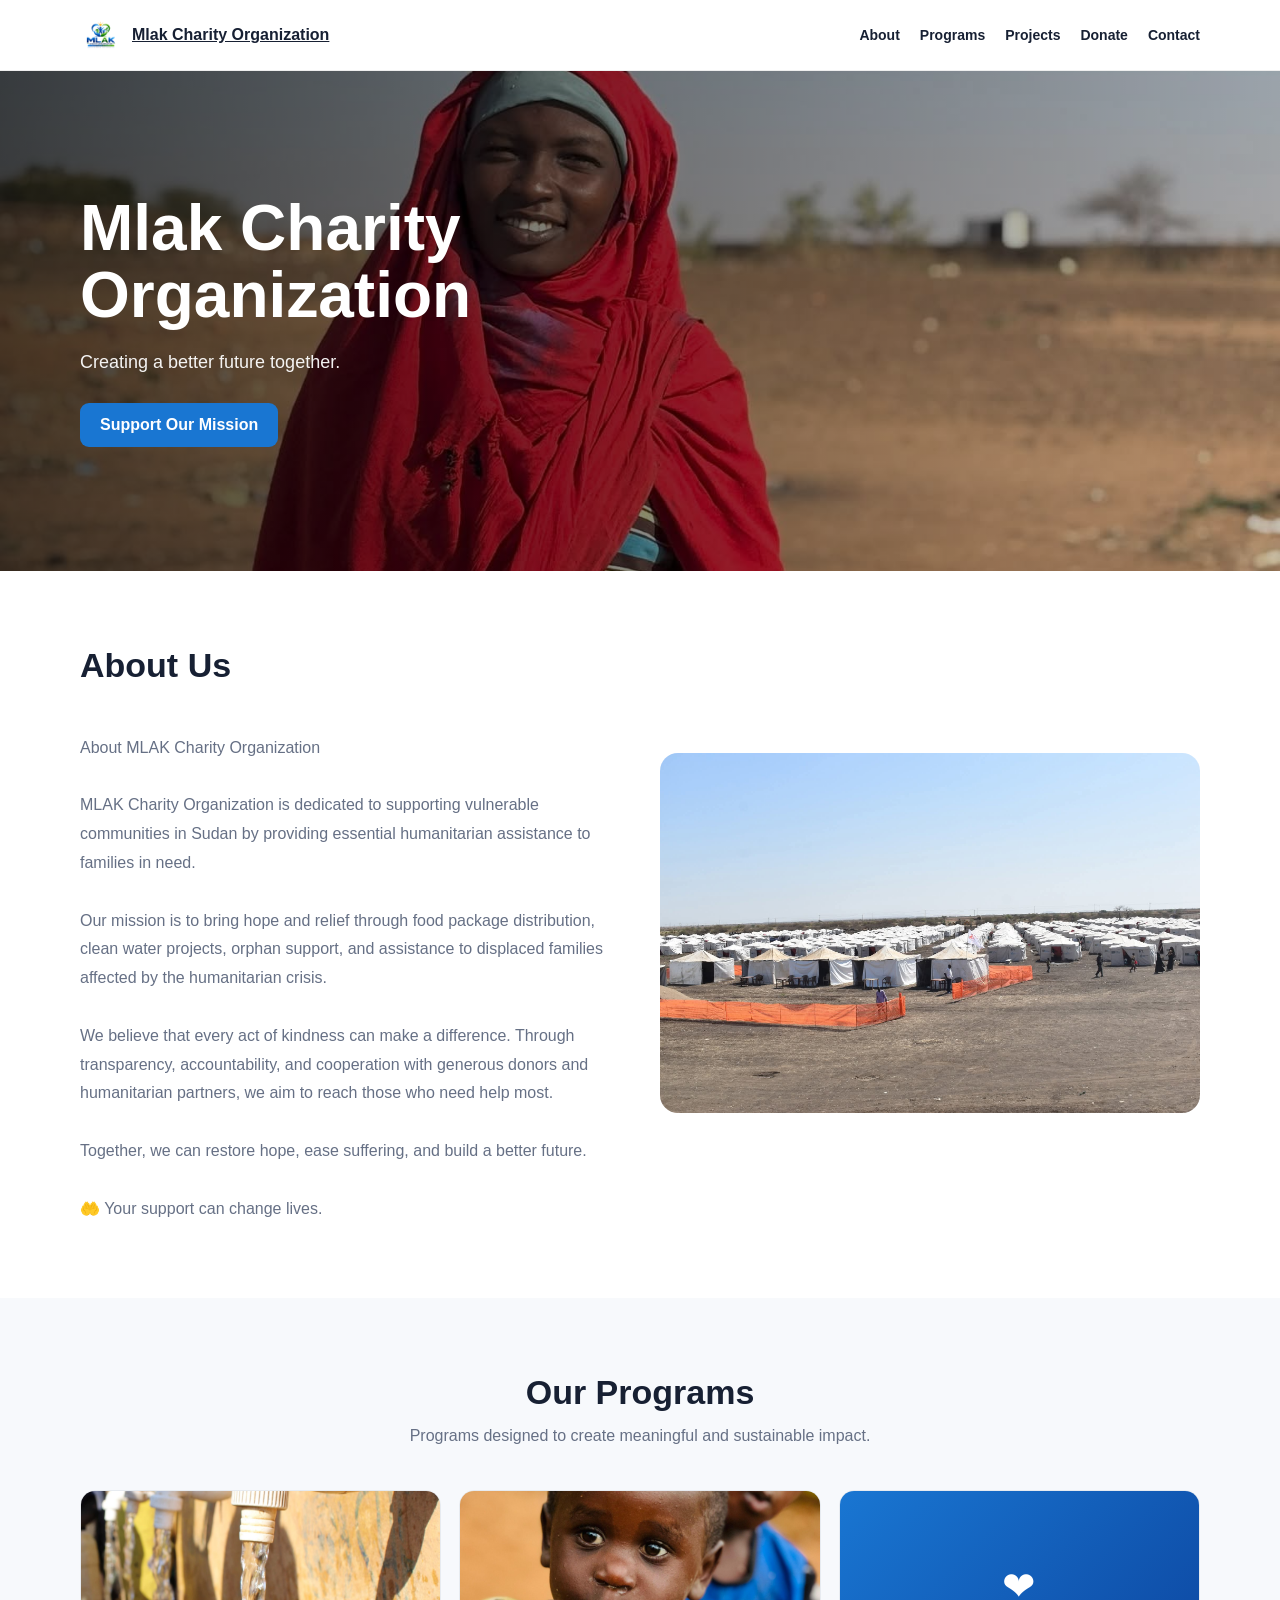
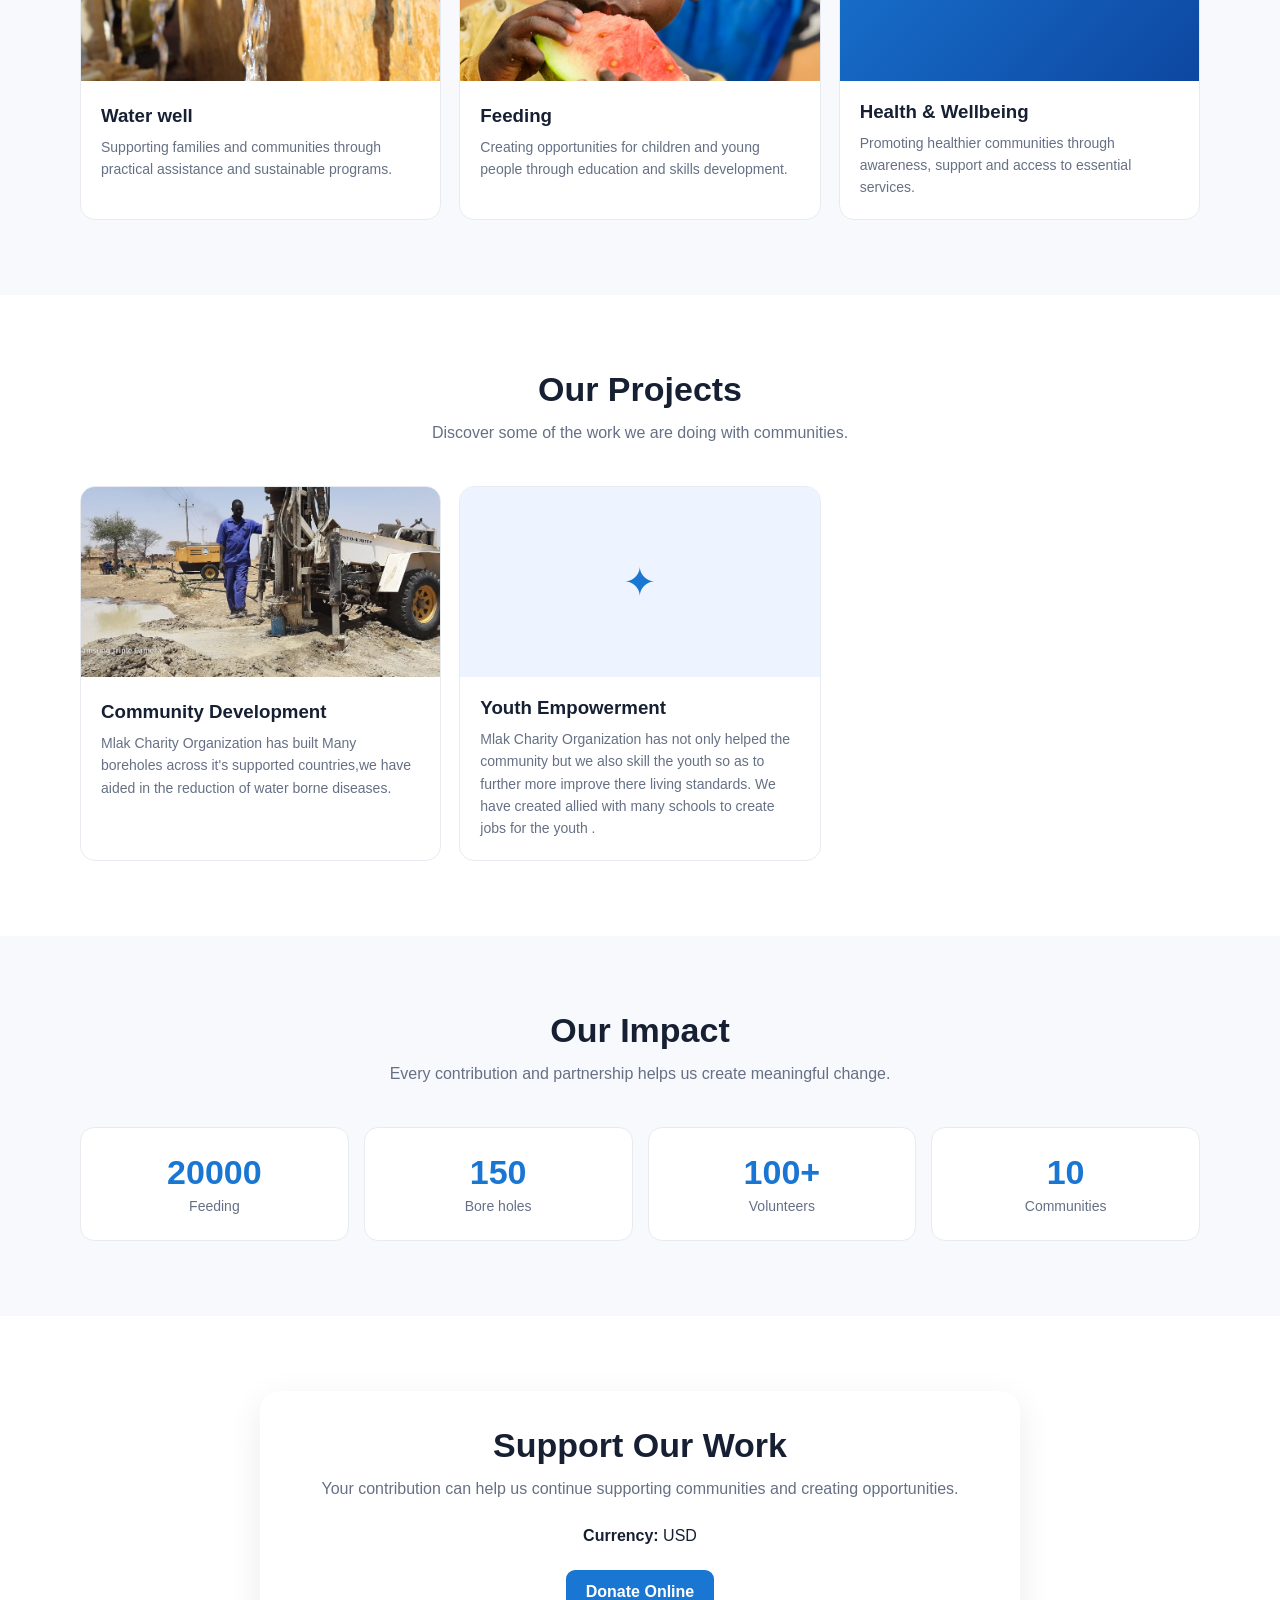
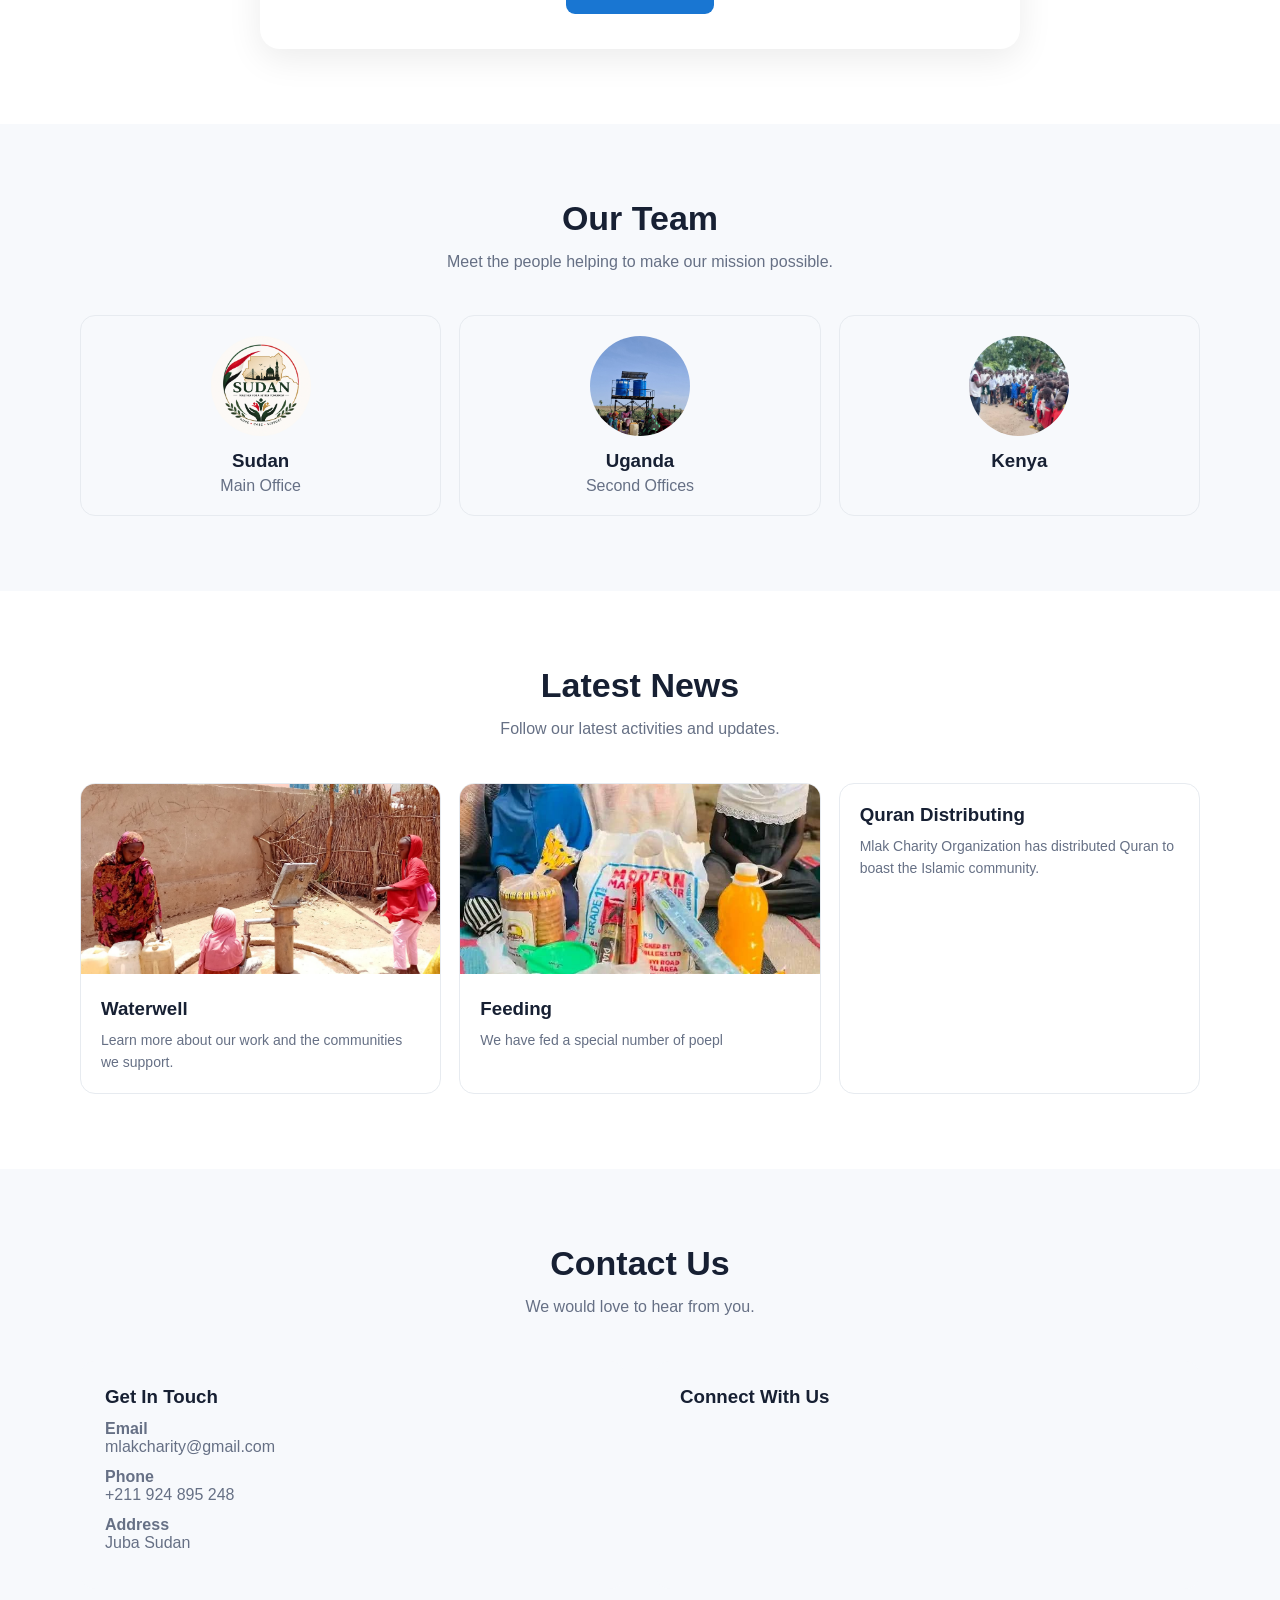
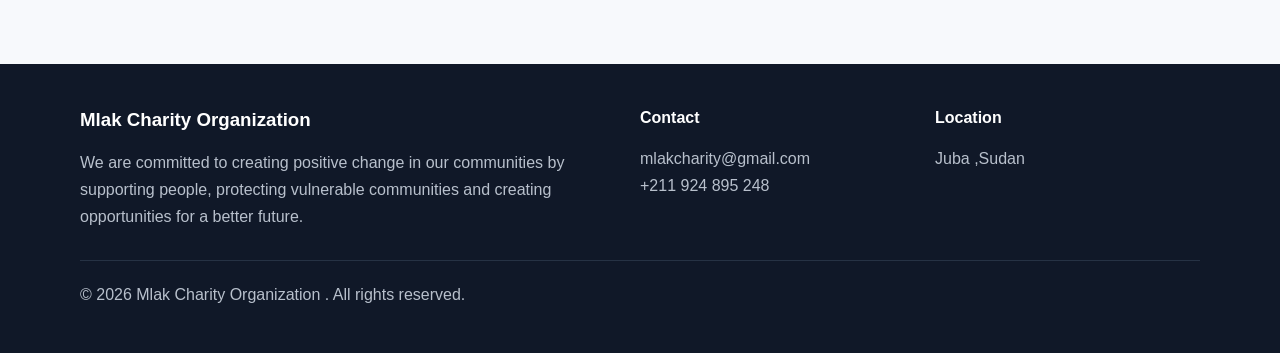
==== commit c4b08a7d: "Add files via upload" ====
--- a/index.html
+++ b/index.html
@@ -950,7 +950,7 @@
 
                         <img
                                 class="about-image"
-                                src="[data-uri]"
+                                src="[data-uri]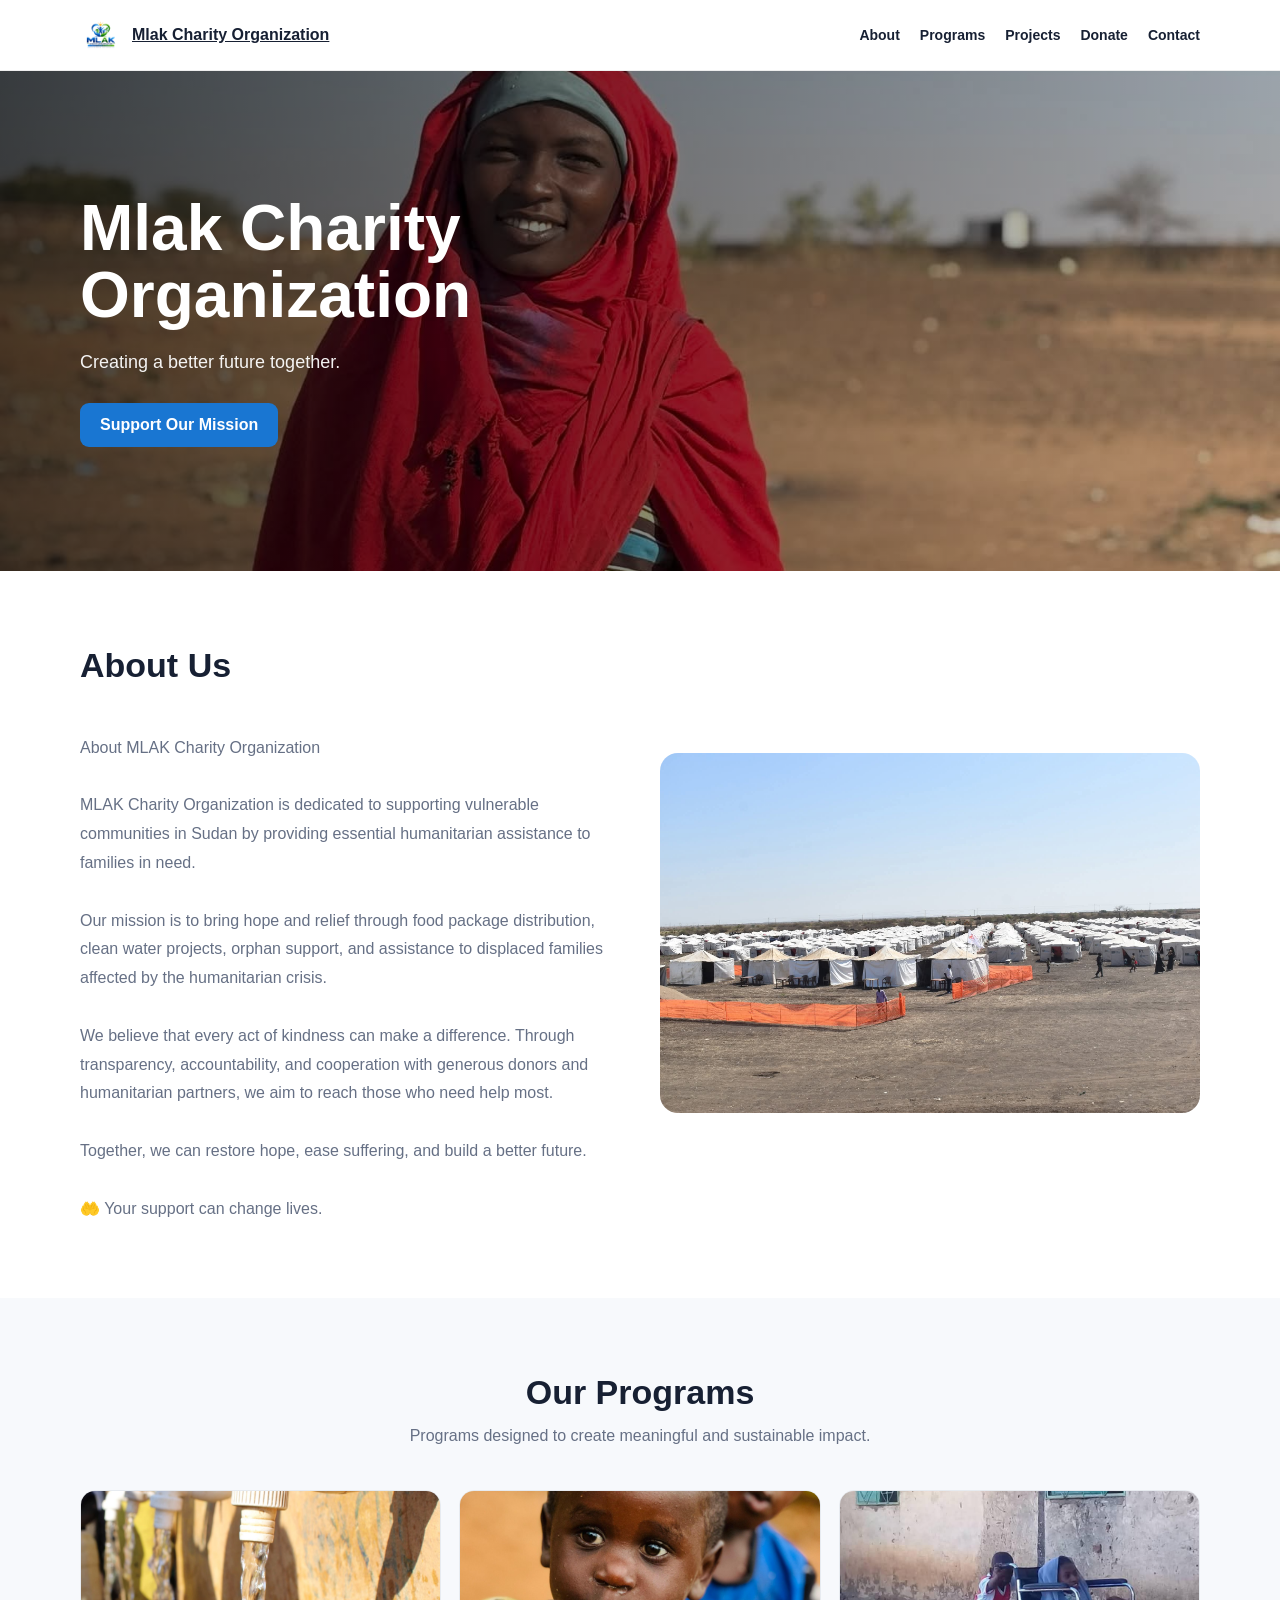
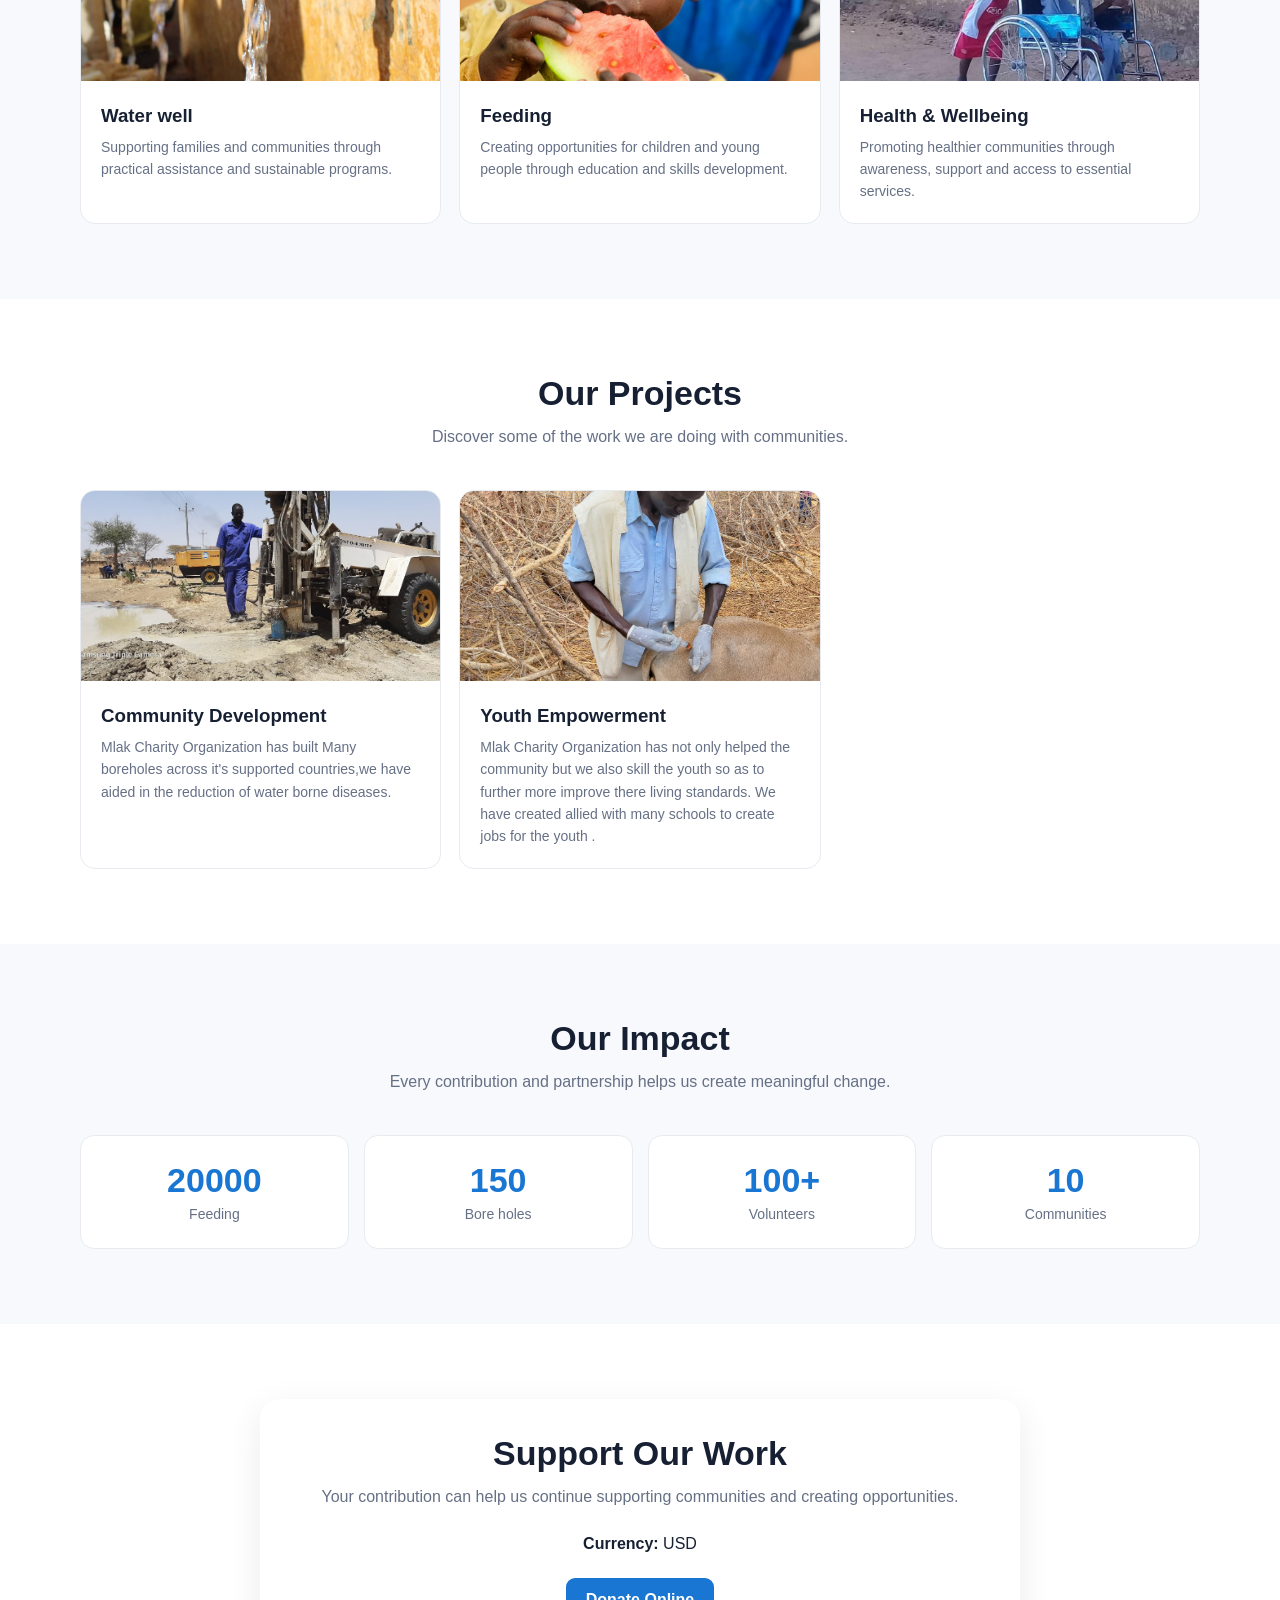
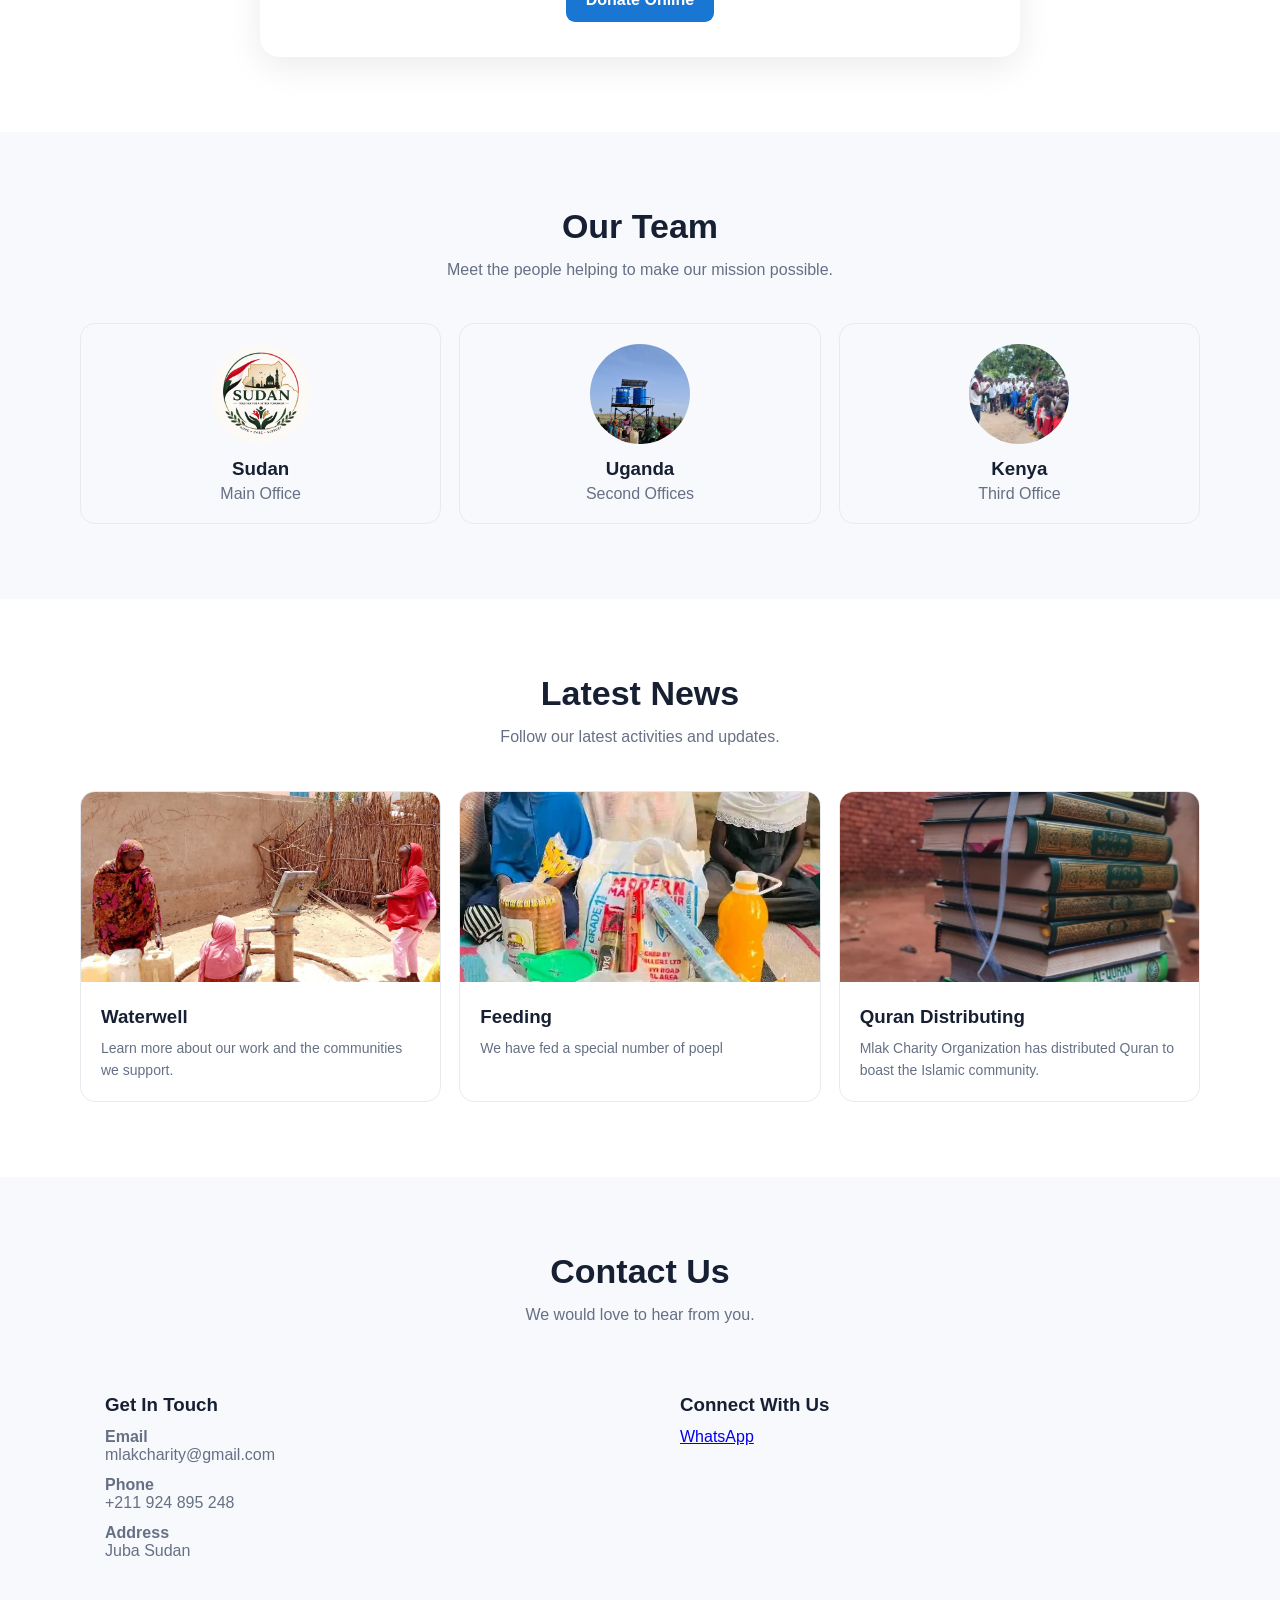
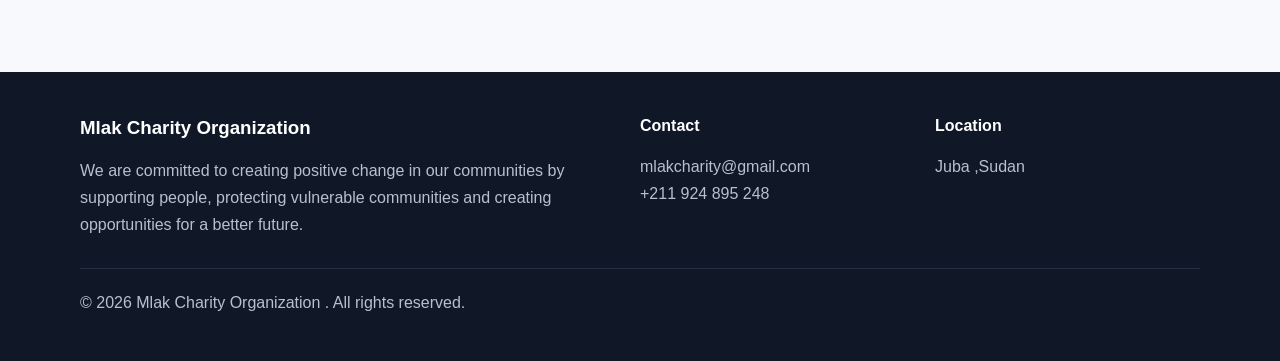
==== commit 94898d6b: "Add files via upload" ====
--- a/index.html
+++ b/index.html
@@ -1021,18 +1021,10 @@
 
                     <article class="card">
 
-                        <div
+                        <img
                                 class="card-image"
-                                style="
-                                background:linear-gradient(135deg,
-                                #1976d2,
-                                #0d47a1);
-                                display:grid;
-                                place-items:center;
-                                color:#fff;
-                                font-size:40px;">
-                                ❤
-                            </div>
+                                src="[data-uri]"
+                                alt="">
 
                         <div class="card-body">
 
@@ -1091,16 +1083,7 @@
 
                     <article class="card">
 
-                        <div
-                                class="card-image"
-                                style="
-                                background:#edf4ff;
-                                display:grid;
-                                place-items:center;
-                                color:#1976d2;
-                                font-size:40px;">
-                                ✦
-                            </div>
+                        <img class="card-image" src="[data-uri]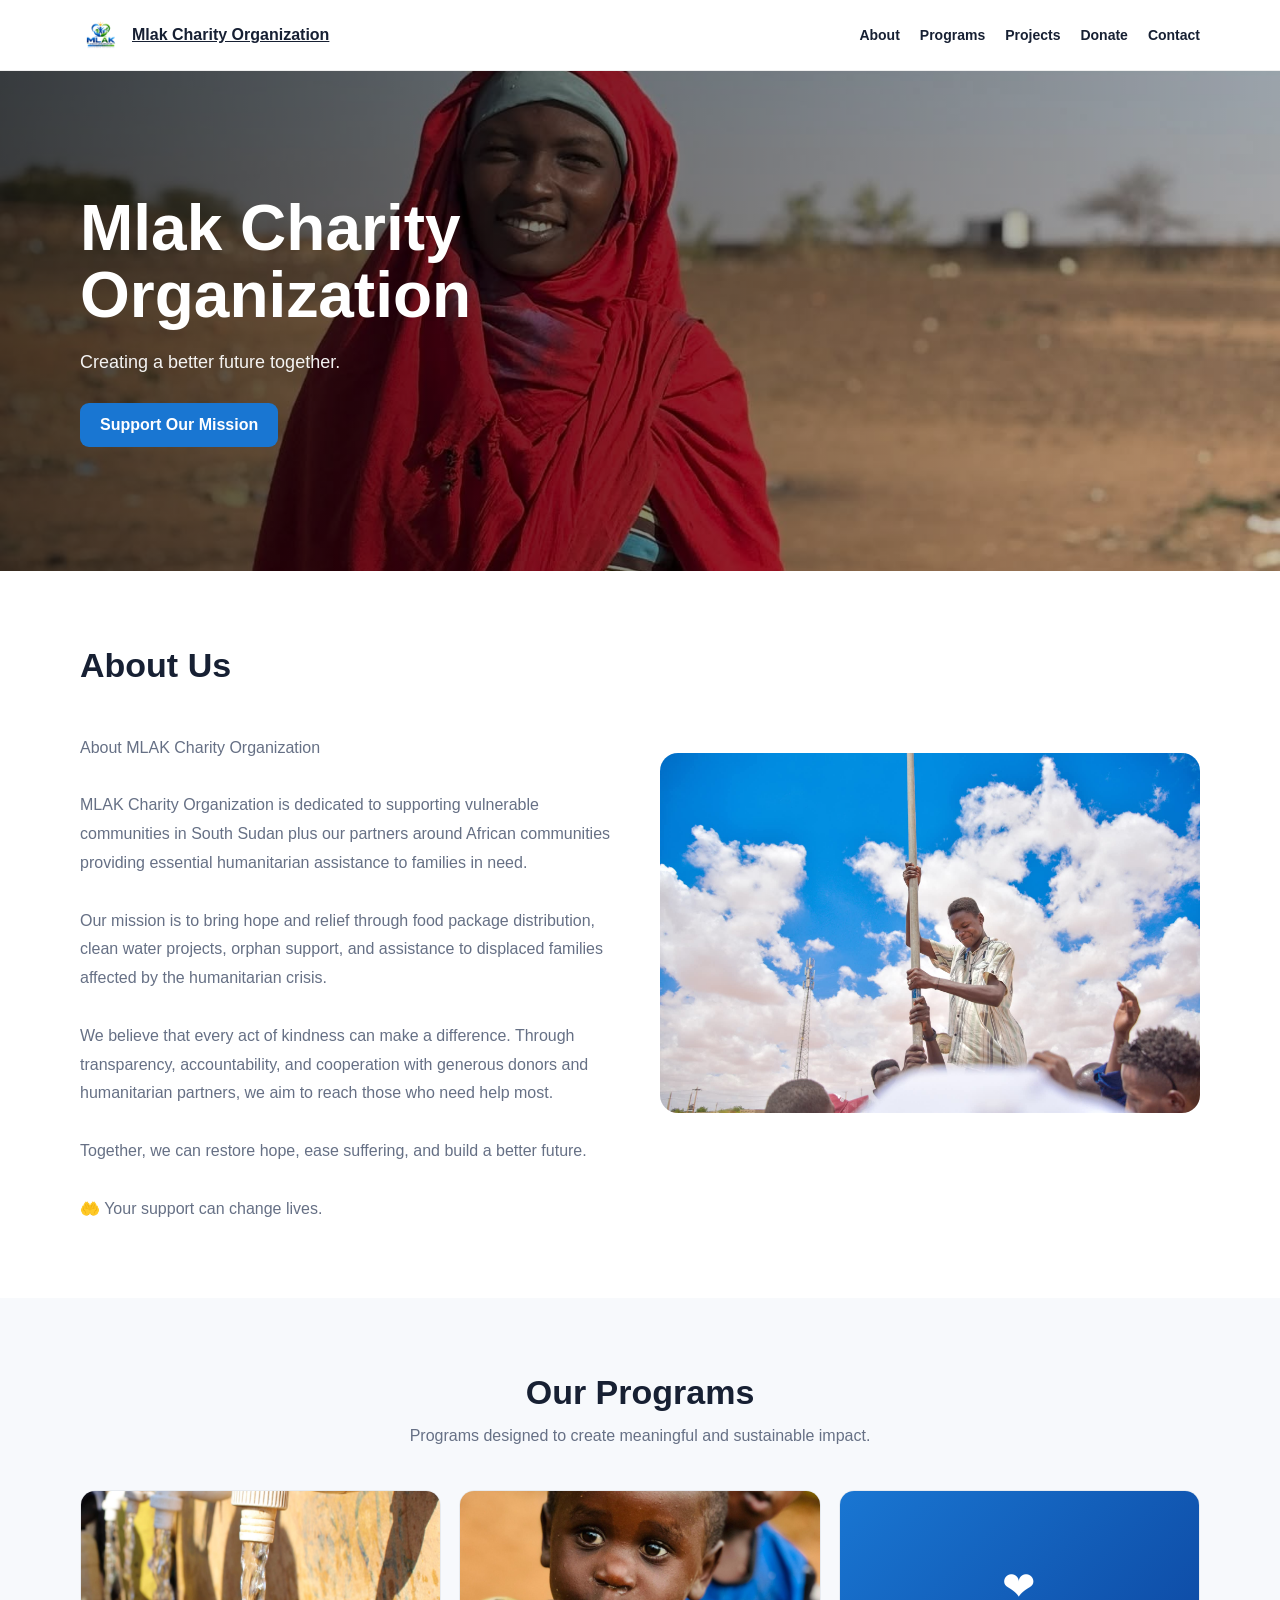
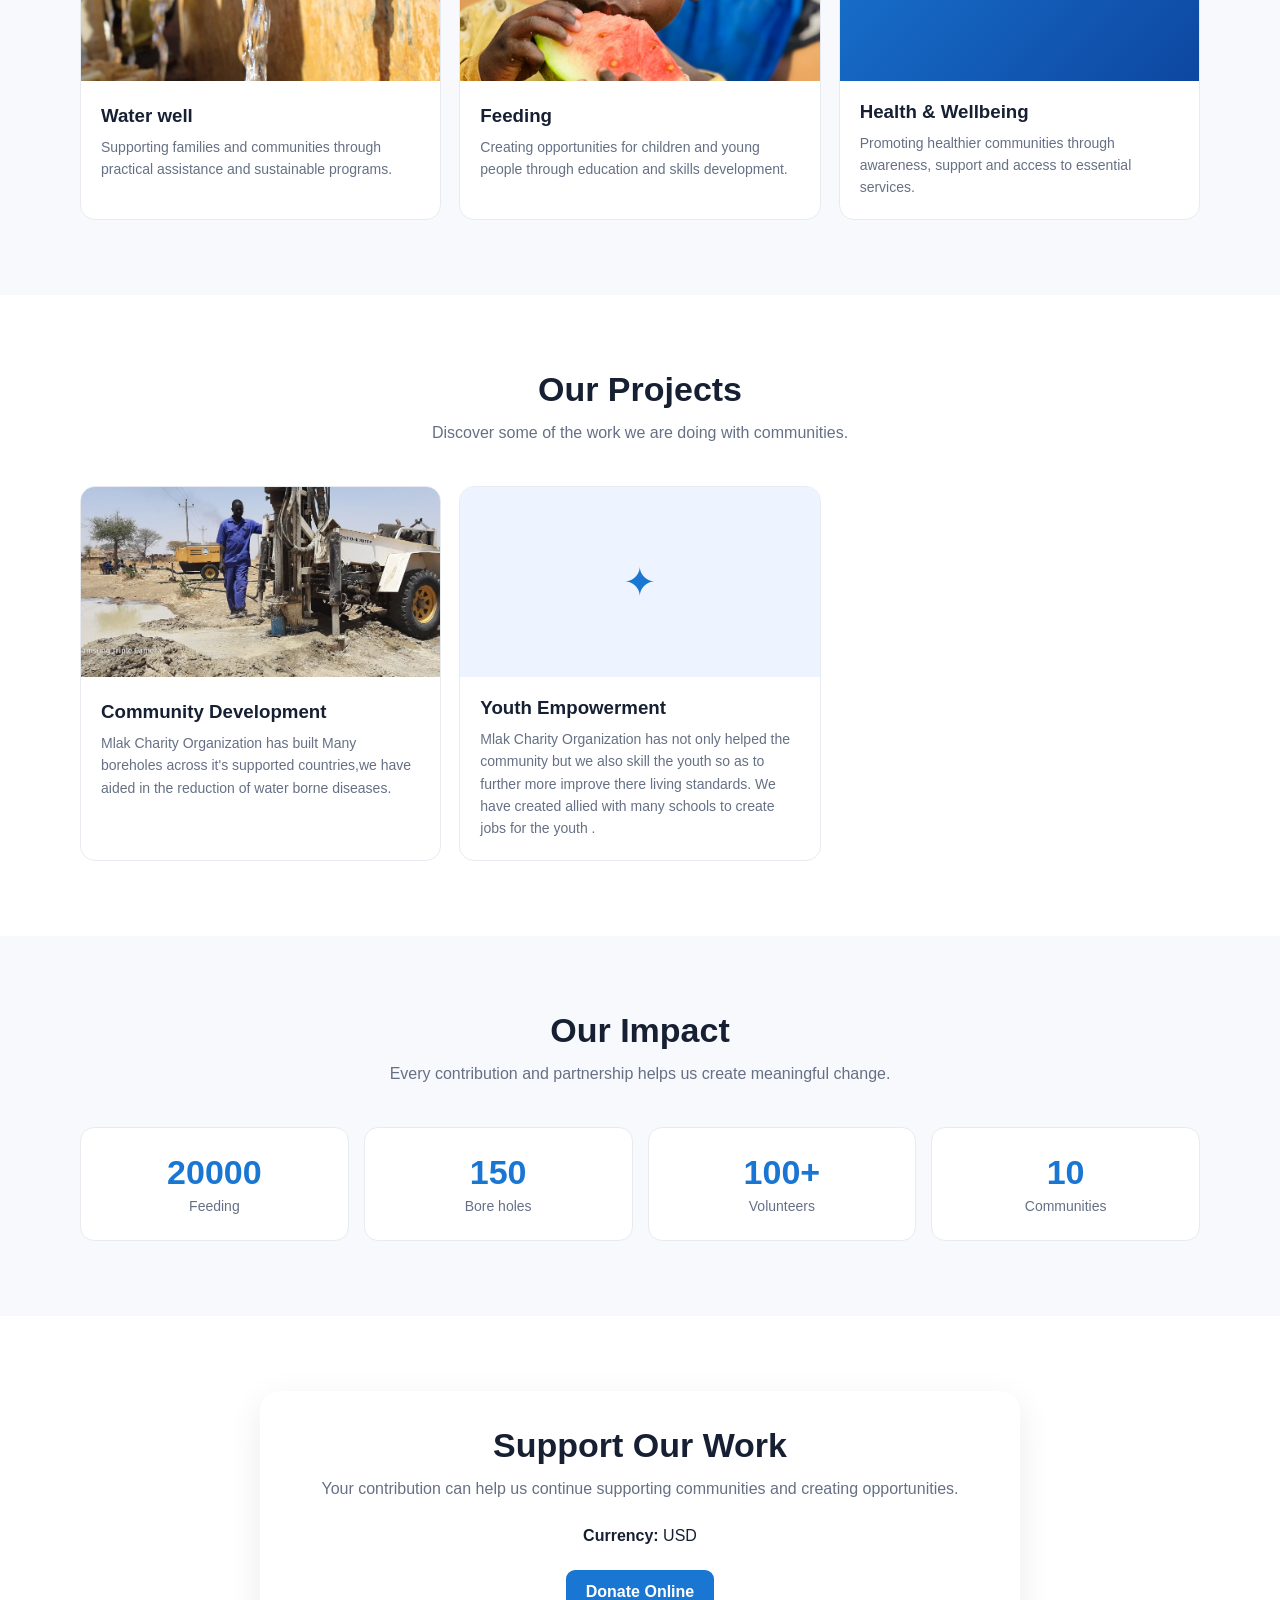
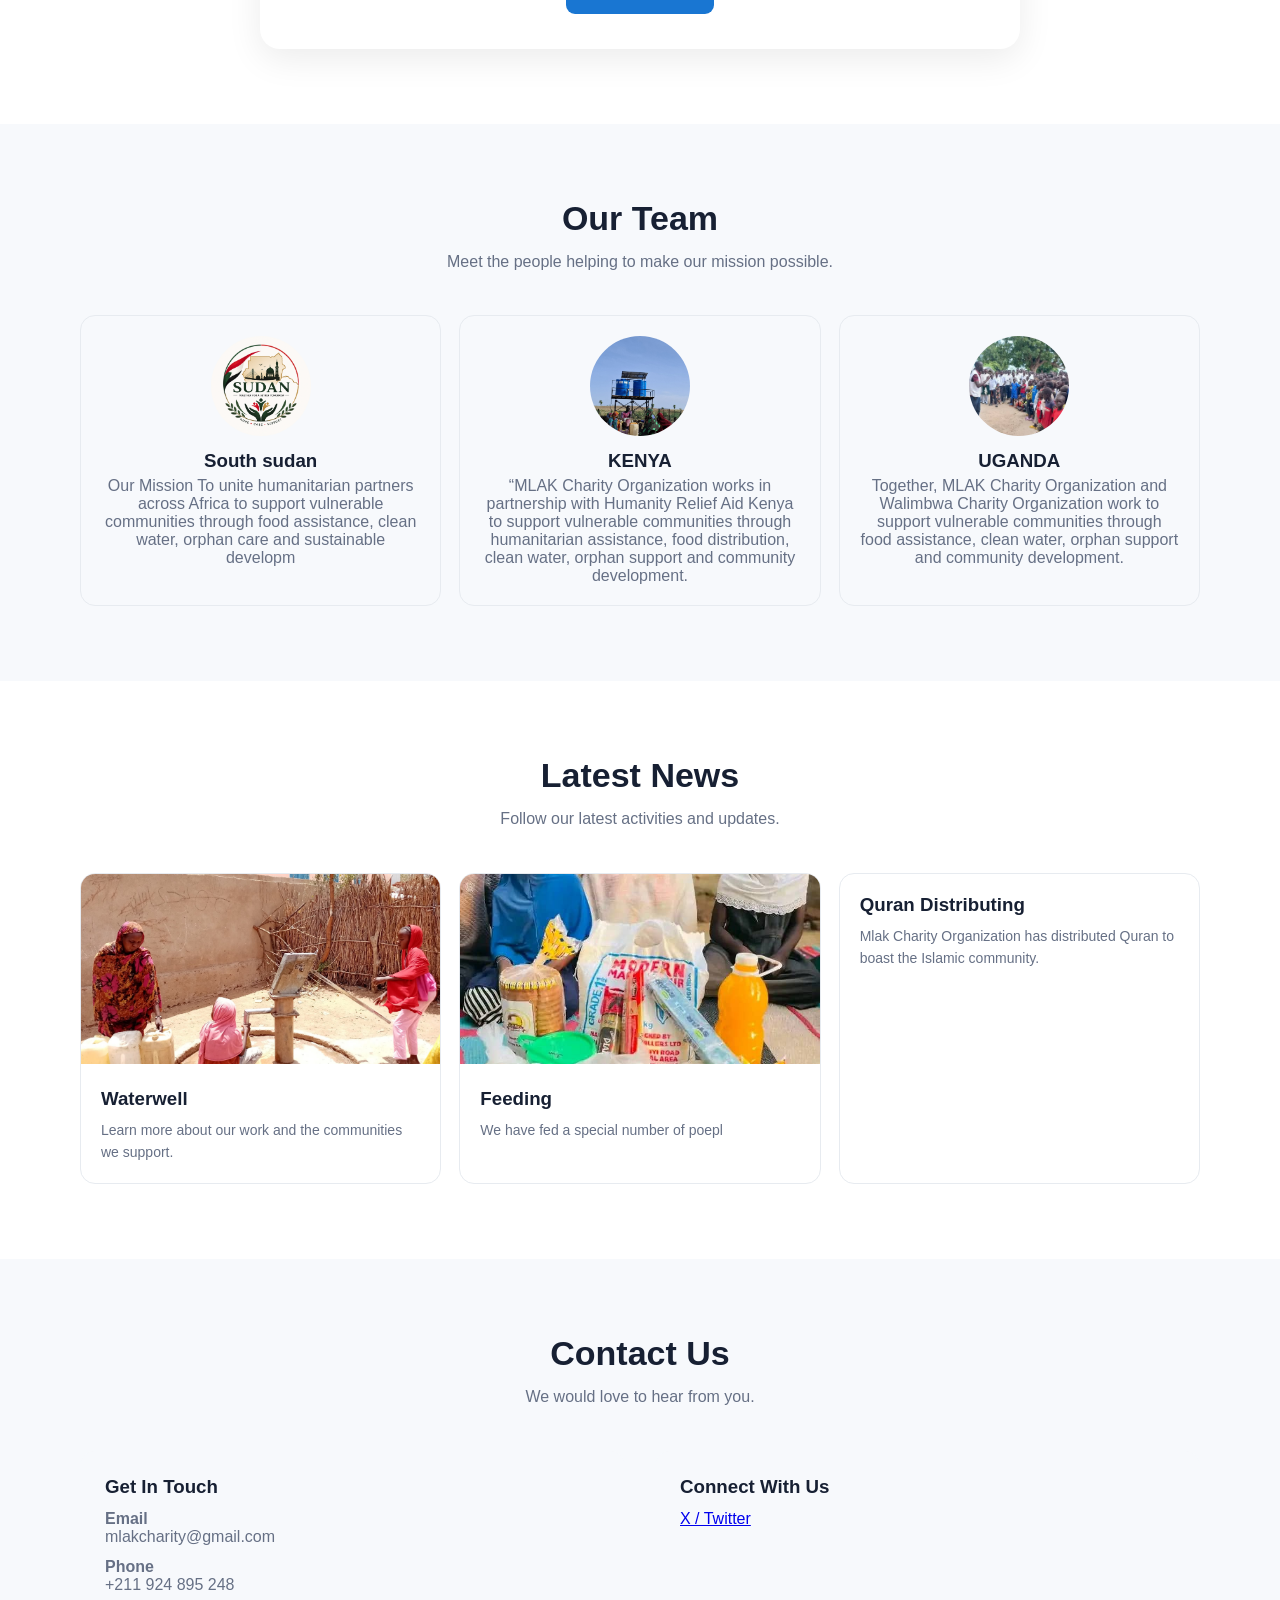
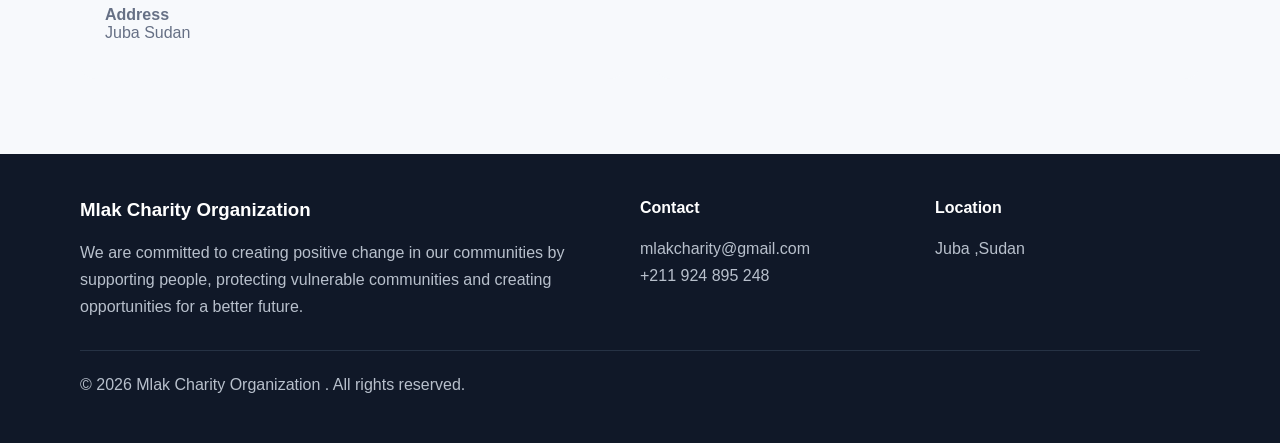
==== commit a48ae16a: "Add files via upload" ====
--- a/index.html
+++ b/index.html
@@ -933,7 +933,7 @@
                         <p class="site-copy">
                             About MLAK Charity Organization
 
-MLAK Charity Organization is dedicated to supporting vulnerable communities in Sudan by providing essential humanitarian assistance to families in need.
+MLAK Charity Organization is dedicated to supporting vulnerable communities in South Sudan plus our partners around African communities providing essential humanitarian assistance to families in need.
 
 Our mission is to bring hope and relief through food package distribution, clean water projects, orphan support, and assistance to displaced families affected by the humanitarian crisis.
 
@@ -950,7 +950,7 @@
 
                         <img
                                 class="about-image"
-                                src="[data-uri]"
+                                src="[data-uri]